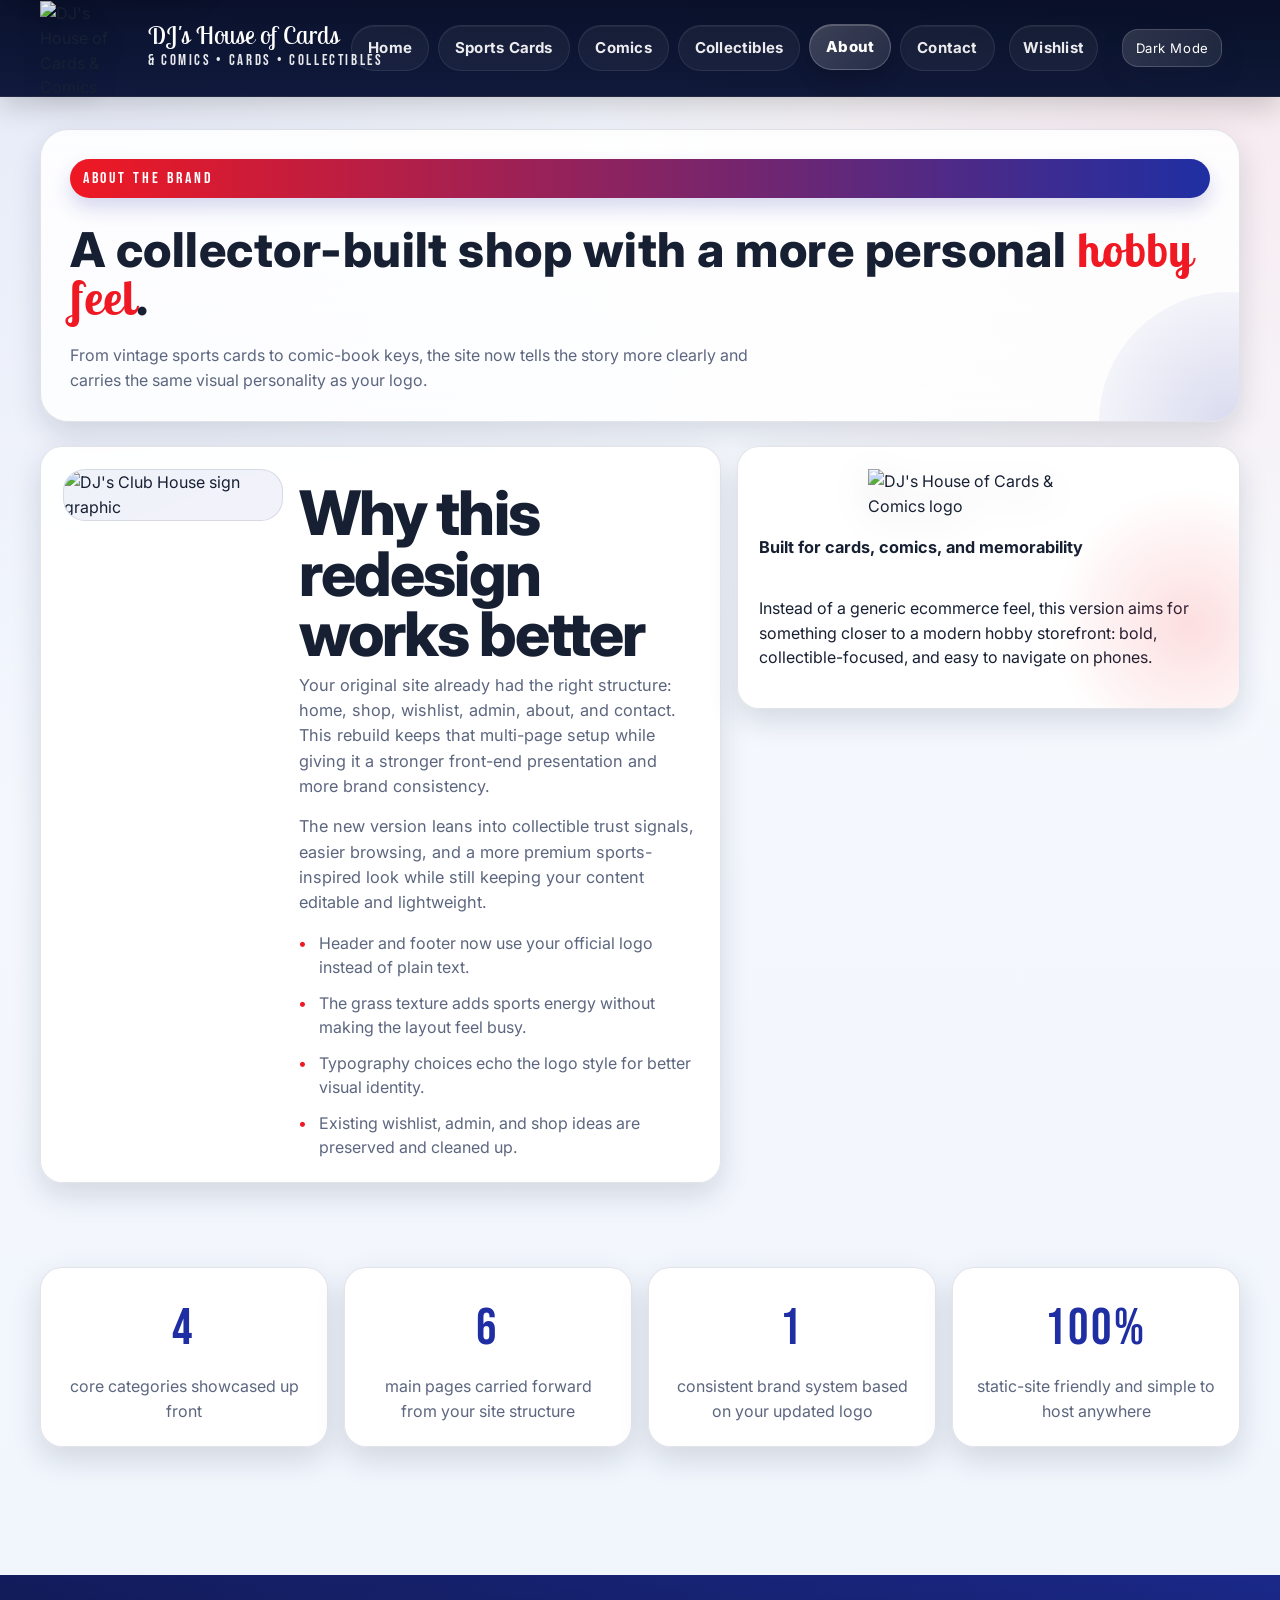
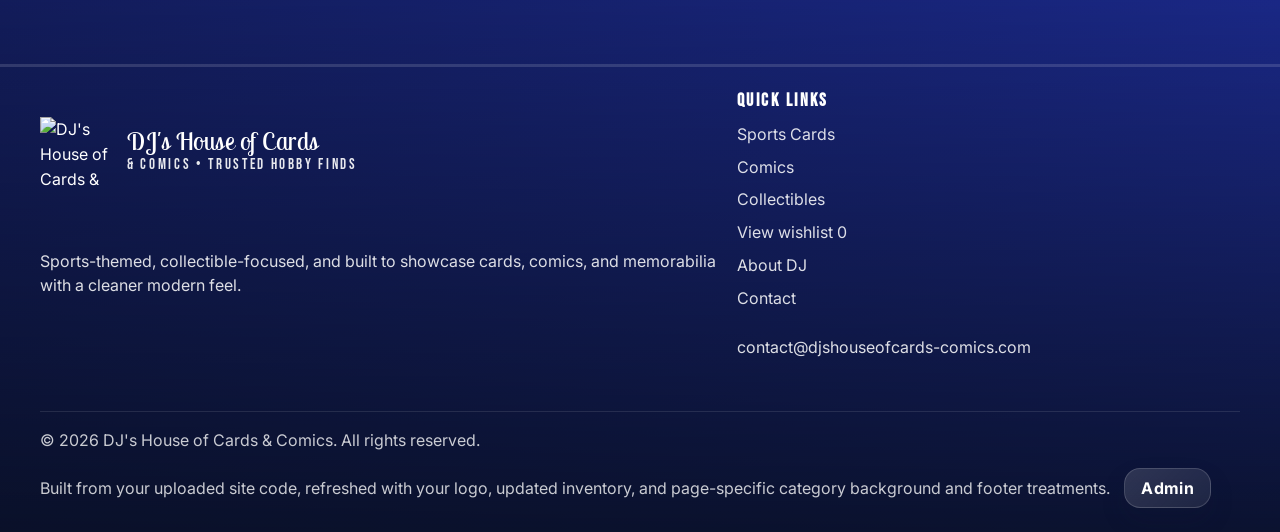
==== about.html @ 956e89a3 "Add files via upload" ====
<!DOCTYPE html>

<html lang="en">
<head>
<meta charset="utf-8"/>
<meta content="width=device-width, initial-scale=1.0" name="viewport"/>
<title>About | DJ's House of Cards &amp; Comics</title>
<meta content="Learn the story behind DJ's House of Cards &amp; Comics and the collector-first focus behind the brand." name="description"/>
<link href="https://fonts.googleapis.com" rel="preconnect"/>
<link crossorigin="" href="https://fonts.gstatic.com" rel="preconnect"/>
<link href="https://fonts.googleapis.com/css2?family=Bebas+Neue&amp;family=Inter:wght@400;500;600;700;800&amp;family=Lobster+Two:wght@400;700&amp;display=swap" rel="stylesheet"/>
<link href="styles.css" rel="stylesheet"/>
</head>
<body data-page="about"><a class="skip-link" href="#mainContent">Skip to main content</a>
<header class="site-header">
<div class="container header-inner">
<a aria-label="DJ's House of Cards &amp; Comics home" class="brand" href="index.html">
<img alt="DJ's House of Cards &amp; Comics logo" class="brand-logo" src="assets/dj-logo.png"/>
<span class="brand-copy">
<span class="brand-script">DJ's House of Cards</span>
<span class="brand-kicker">&amp; Comics • Cards • Collectibles</span>
</span>
</a>
<nav aria-label="Primary navigation" class="site-nav" id="siteNav"><ul><li><a href="index.html">Home</a></li><li><a href="sports-cards.html">Sports Cards</a></li><li><a href="comics.html">Comics</a></li><li><a href="collectibles.html">Collectibles</a></li><li><a class="active" href="about.html">About</a></li><li><a href="contact.html">Contact</a></li><li class="header-wishlist-item"><a class="header-wishlist-link" href="wishlist.html">Wishlist</a></li></ul></nav>
<button aria-controls="siteNav" aria-expanded="false" class="nav-toggle" id="navToggle" type="button">Menu</button>
<button aria-label="Toggle color theme" class="theme-toggle theme-toggle--compact" id="themeToggle" type="button">Dark Mode</button>
</div>
</header>
<main id="mainContent" tabindex="-1">
<section class="page-hero">
<div class="container page-hero-card">
<span class="kicker">About the Brand</span>
<h1 class="page-title">A collector-built shop with a more personal <span class="script-accent">hobby feel</span>.</h1>
<p>From vintage sports cards to comic-book keys, the site now tells the story more clearly and carries the same visual personality as your logo.</p>
</div>
</section>
<section class="section">
<div class="container story-grid">
<article class="story-card">
<div class="story-split">
<div class="story-image">
<img alt="DJ's Club House sign graphic" src="assets/clubhouse-sign.png"/>
</div>
<div class="story-copy">
<h2 class="section-title">Why this redesign works better</h2>
<p>Your original site already had the right structure: home, shop, wishlist, admin, about, and contact. This rebuild keeps that multi-page setup while giving it a stronger front-end presentation and more brand consistency.</p>
<p>The new version leans into collectible trust signals, easier browsing, and a more premium sports-inspired look while still keeping your content editable and lightweight.</p>
<ul class="story-list">
<li>Header and footer now use your official logo instead of plain text.</li>
<li>The grass texture adds sports energy without making the layout feel busy.</li>
<li>Typography choices echo the logo style for better visual identity.</li>
<li>Existing wishlist, admin, and shop ideas are preserved and cleaned up.</li>
</ul>
</div>
</div>
</article>
<aside class="brand-card">
<img alt="DJ's House of Cards &amp; Comics logo" class="brand-photo" src="assets/dj-logo.png"/>
<h3>Built for cards, comics, and memorability</h3>
<p>Instead of a generic ecommerce feel, this version aims for something closer to a modern hobby storefront: bold, collectible-focused, and easy to navigate on phones.</p>
</aside>
</div>
</section>
<section class="section">
<div class="container stats-grid">
<article class="stat-card">
<p class="stat-number">4</p>
<p class="stat-label">core categories showcased up front</p>
</article>
<article class="stat-card">
<p class="stat-number">6</p>
<p class="stat-label">main pages carried forward from your site structure</p>
</article>
<article class="stat-card">
<p class="stat-number">1</p>
<p class="stat-label">consistent brand system based on your updated logo</p>
</article>
<article class="stat-card">
<p class="stat-number">100%</p>
<p class="stat-label">static-site friendly and simple to host anywhere</p>
</article>
</div>
</section>
</main>
<footer class="footer">
<div class="container footer-inner">
<div class="footer-brand">
<div class="footer-logo-line">
<img alt="DJ's House of Cards &amp; Comics logo" class="footer-logo" src="assets/dj-logo.png"/>
<div>
<div class="brand-script">DJ's House of Cards</div>
<div class="brand-kicker">&amp; Comics • Trusted Hobby Finds</div>
</div>
</div>
<p>Sports-themed, collectible-focused, and built to showcase cards, comics, and memorabilia with a cleaner modern feel.</p>
</div>
<div class="footer-links"><strong>Quick Links</strong><a href="sports-cards.html">Sports Cards</a><a href="comics.html">Comics</a><a href="collectibles.html">Collectibles</a><a href="wishlist.html">View wishlist <span data-wishlist-count="0">0</span></a><a href="about.html">About DJ</a><a href="contact.html">Contact</a><p>contact@djshouseofcards-comics.com</p></div>
</div>
<div class="container footer-bottom"><span>© 2026 DJ's House of Cards &amp; Comics. All rights reserved.</span><div class="footer-bottom-meta"><span>Built from your uploaded site code, refreshed with your logo, updated inventory, and page-specific category background and footer treatments.</span><a class="admin-footer-link" href="admin.html">Admin</a></div></div>
</footer>
<button aria-label="Back to top" class="back-to-top" id="backToTop" type="button">↑</button>
<script defer="" src="scripts.js"></script>
</body>
</html>
---- styles.css ----
:root {
  --brand-blue: #1f2fa3;
  --brand-blue-dark: #15206b;
  --brand-red: #ef1823;
  --brand-red-dark: #b40f18;
  --brand-white: #ffffff;
  --brand-gold: #e4b141;
  --brand-green: #1b8d3d;
  --page-bg: #f3f6fb;
  --surface: rgba(255, 255, 255, 0.94);
  --surface-strong: #ffffff;
  --text: #172033;
  --muted: #5c667f;
  --border: rgba(24, 37, 73, 0.12);
  --shadow: 0 12px 30px rgba(16, 27, 57, 0.14);
  --radius: 22px;
  --header-h: 88px;
  --maxw: 1200px;
}

*,
*::before,
*::after {
  box-sizing: border-box;
}

html {
  scroll-behavior: smooth;
}

body {
  margin: 0;
  font-family: "Inter", system-ui, -apple-system, BlinkMacSystemFont, "Segoe UI", sans-serif;
  color: var(--text);
  background:
    radial-gradient(circle at top left, rgba(31, 47, 163, 0.08), transparent 34%),
    radial-gradient(circle at top right, rgba(239, 24, 35, 0.08), transparent 28%),
    linear-gradient(180deg, #f8fbff 0%, #eef3fb 100%);
  min-height: 100vh;
}

body.menu-open {
  overflow: hidden;
}

body.dark-mode {
  --page-bg: #0e1426;
  --surface: rgba(20, 28, 52, 0.94);
  --surface-strong: #11192d;
  --text: #f3f7ff;
  --muted: #afbdd9;
  --border: rgba(255, 255, 255, 0.12);
  --shadow: 0 14px 34px rgba(0, 0, 0, 0.32);
  background:
    radial-gradient(circle at top left, rgba(31, 47, 163, 0.22), transparent 34%),
    radial-gradient(circle at top right, rgba(239, 24, 35, 0.16), transparent 28%),
    linear-gradient(180deg, #0b1020 0%, #111a30 100%);
}

img {
  max-width: 100%;
  display: block;
}

a {
  color: inherit;
  text-decoration: none;
}

button,
input,
select,
textarea {
  font: inherit;
}

input,
select,
textarea {
  background: #fff;
  color: #101829;
}

body.dark-mode input,
body.dark-mode select,
body.dark-mode textarea {
  background: rgba(255,255,255,0.06);
  color: var(--text);
  border-color: rgba(255,255,255,0.14);
}

.container {
  width: min(var(--maxw), calc(100% - 2rem));
  margin: 0 auto;
}

.section {
  padding: 1.25rem 0 4rem;
}

.section-top {
  margin-top: 1rem;
}

.glass-card,
.panel,
.product-card,
.category-card,
.story-card,
.contact-card,
.stat-card,
.feature-card,
.admin-form,
.modal-content,
.empty-state,
.brand-card,
.trust-band {
  background: var(--surface);
  border: 1px solid var(--border);
  box-shadow: var(--shadow);
  backdrop-filter: blur(10px);
}

.site-header {
  position: sticky;
  top: 0;
  z-index: 1000;
  background:
    linear-gradient(180deg, rgba(8, 14, 32, 0.9), rgba(14, 23, 47, 0.88)),
    linear-gradient(90deg, var(--brand-blue), var(--brand-blue-dark));
  border-bottom: 1px solid rgba(255,255,255,0.1);
  box-shadow: 0 10px 28px rgba(0, 0, 0, 0.18);
}

.header-inner {
  min-height: var(--header-h);
  display: grid;
  grid-template-columns: auto 1fr auto auto;
  align-items: center;
  gap: 1rem;
}

.brand {
  display: inline-flex;
  align-items: center;
  gap: 0.85rem;
  min-width: 0;
}

.brand-logo {
  width: 84px;
  height: 84px;
  object-fit: contain;
  filter: drop-shadow(0 8px 10px rgba(0,0,0,0.25));
}

.brand-copy {
  display: flex;
  flex-direction: column;
  gap: 0.15rem;
  color: #fff;
}

.brand-script {
  font-family: "Lobster Two", cursive;
  font-size: 1.55rem;
  line-height: 1;
  letter-spacing: 0.02em;
}

.brand-kicker {
  font-family: "Bebas Neue", sans-serif;
  font-size: 0.92rem;
  letter-spacing: 0.18em;
  opacity: 0.9;
  text-transform: uppercase;
}

.nav-toggle,
.theme-toggle,
.button,
.button-secondary,
.product-card button,
.admin-form button,
.contact-form button,
.modal-cta {
  border: 0;
  border-radius: 999px;
  cursor: pointer;
  transition: transform 0.2s ease, opacity 0.2s ease, background 0.2s ease, color 0.2s ease, box-shadow 0.2s ease;
}

.theme-toggle,
.nav-toggle {
  height: 46px;
  min-width: 46px;
  padding: 0 1rem;
  color: #fff;
  background: rgba(255,255,255,0.08);
  border: 1px solid rgba(255,255,255,0.16);
}

.nav-toggle {
  display: none;
  font-size: 1.05rem;
}

.theme-toggle:hover,
.nav-toggle:hover,
.button:hover,
.button-secondary:hover,
.product-card button:hover,
.admin-form button:hover,
.contact-form button:hover,
.modal-cta:hover {
  transform: translateY(-1px);
}

.site-nav ul {
  display: flex;
  justify-content: center;
  flex-wrap: wrap;
  gap: 0.4rem;
  list-style: none;
  margin: 0;
  padding: 0;
}

.site-nav a {
  display: inline-flex;
  align-items: center;
  min-height: 42px;
  padding: 0 0.95rem;
  color: #fff;
  border-radius: 999px;
  font-weight: 700;
  letter-spacing: 0.01em;
  opacity: 0.92;
}

.site-nav a:hover,
.site-nav a.active {
  background: rgba(255,255,255,0.12);
  opacity: 1;
}

.hero {
  position: relative;
  padding: 3.75rem 0 2.75rem;
  overflow: hidden;
}

.hero::before {
  content: "";
  position: absolute;
  inset: 1.25rem 0 auto;
  height: min(72vh, 660px);
  background:
    linear-gradient(180deg, rgba(8, 14, 32, 0.25), rgba(8, 14, 32, 0.65)),
    url("assets/grass.jpg") center/cover no-repeat;
  border-radius: 0 0 34px 34px;
  box-shadow: inset 0 -30px 40px rgba(0,0,0,0.18);
}

.hero::after {
  content: "";
  position: absolute;
  inset: auto 0 0;
  height: 110px;
  background: linear-gradient(180deg, rgba(243,246,251,0), var(--page-bg));
}

.hero-grid {
  position: relative;
  z-index: 1;
  display: grid;
  grid-template-columns: minmax(0, 1.12fr) minmax(320px, 0.88fr);
  gap: 1.5rem;
  align-items: stretch;
}

.hero-copy,
.hero-brand {
  border-radius: 30px;
  padding: 2rem;
}

.hero-copy {
  margin-top: 2.1rem;
}

.kicker {
  display: inline-block;
  font-family: "Bebas Neue", sans-serif;
  font-size: 1.02rem;
  letter-spacing: 0.18em;
  text-transform: uppercase;
  padding: 0.45rem 0.8rem;
  border-radius: 999px;
  color: #fff;
  background: linear-gradient(90deg, var(--brand-red), var(--brand-blue));
  box-shadow: 0 10px 20px rgba(31, 47, 163, 0.18);
}

.hero-title,
.section-title,
.page-title {
  margin: 0.9rem 0 0.55rem;
  font-size: clamp(2.4rem, 4.8vw, 4.35rem);
  line-height: 0.98;
  letter-spacing: -0.03em;
  font-weight: 800;
}

.page-title {
  font-size: clamp(2rem, 4vw, 3.2rem);
}

.script-accent {
  font-family: "Lobster Two", cursive;
  color: var(--brand-red);
  text-shadow: 0 1px 0 #fff;
  letter-spacing: 0.02em;
}

.hero-copy p,
.page-intro,
.section-subtitle,
.story-copy p,
.contact-card p,
.feature-card p,
.empty-state p {
  color: var(--muted);
  font-size: 1.02rem;
}

.hero-actions,
.inline-actions {
  display: flex;
  flex-wrap: wrap;
  gap: 0.85rem;
  margin-top: 1.4rem;
}

.button,
.button-secondary,
.product-card button,
.admin-form button,
.contact-form button,
.modal-cta {
  min-height: 48px;
  padding: 0.9rem 1.25rem;
  font-weight: 800;
  box-shadow: 0 10px 18px rgba(31, 47, 163, 0.16);
}

.button,
.product-card button,
.admin-form button,
.contact-form button,
.modal-cta {
  color: #fff;
  background: linear-gradient(135deg, var(--brand-blue), var(--brand-red));
}

.button-secondary {
  color: var(--text);
  background: rgba(255,255,255,0.85);
  border: 1px solid var(--border);
}

body.dark-mode .button-secondary {
  color: var(--text);
  background: rgba(255,255,255,0.08);
}

.hero-brand {
  display: grid;
  align-content: space-between;
  gap: 1rem;
  margin-top: 0.7rem;
}

.hero-logo-wrap {
  display: grid;
  place-items: center;
  min-height: 320px;
  border-radius: 26px;
  background:
    radial-gradient(circle at top, rgba(255,255,255,0.94), rgba(255,255,255,0.78) 58%, rgba(255,255,255,0.66) 100%);
  border: 1px solid rgba(31,47,163,0.08);
}

body.dark-mode .hero-logo-wrap {
  background: radial-gradient(circle at top, rgba(255,255,255,0.1), rgba(255,255,255,0.04));
}

.hero-logo {
  width: min(100%, 420px);
  max-height: 340px;
  object-fit: contain;
  filter: drop-shadow(0 14px 18px rgba(0,0,0,0.2));
}

.hero-notes {
  display: grid;
  grid-template-columns: repeat(2, minmax(0, 1fr));
  gap: 0.75rem;
}

.note-chip {
  padding: 1rem;
  border-radius: 18px;
  background: rgba(31,47,163,0.06);
  border: 1px solid rgba(31,47,163,0.08);
}

body.dark-mode .note-chip {
  background: rgba(255,255,255,0.05);
  border-color: rgba(255,255,255,0.08);
}

.note-chip strong {
  display: block;
  font-size: 1rem;
}

.note-chip span {
  color: var(--muted);
  font-size: 0.92rem;
}

.trust-band {
  position: relative;
  z-index: 2;
  margin-top: 1.2rem;
  border-radius: 24px;
  padding: 1rem 1.15rem;
}

.trust-grid {
  display: grid;
  grid-template-columns: repeat(4, minmax(0, 1fr));
  gap: 0.9rem;
}

.trust-item {
  display: flex;
  gap: 0.85rem;
  align-items: flex-start;
}

.trust-item .icon {
  width: 46px;
  height: 46px;
  border-radius: 14px;
  display: grid;
  place-items: center;
  background: linear-gradient(135deg, rgba(31,47,163,0.12), rgba(239,24,35,0.12));
  color: var(--brand-blue);
  font-weight: 800;
  flex: 0 0 auto;
}

body.dark-mode .trust-item .icon {
  color: #fff;
}

.trust-item h3,
.feature-card h3,
.story-card h3,
.contact-card h3,
.stat-card h3,
.brand-card h3 {
  margin: 0 0 0.25rem;
  font-size: 1.02rem;
}

.trust-item p {
  margin: 0;
  color: var(--muted);
  font-size: 0.92rem;
}

.section-heading {
  display: flex;
  align-items: end;
  justify-content: space-between;
  gap: 1rem;
  margin-bottom: 1.2rem;
}

.section-heading p {
  margin: 0.2rem 0 0;
  color: var(--muted);
  max-width: 720px;
}

.categories-grid,
.features-grid,
.stats-grid,
.story-grid,
.contact-grid {
  display: grid;
  gap: 1rem;
}

.categories-grid {
  grid-template-columns: repeat(4, minmax(0, 1fr));
}

.features-grid {
  grid-template-columns: repeat(3, minmax(0, 1fr));
}

.stats-grid {
  grid-template-columns: repeat(4, minmax(0, 1fr));
}

.story-grid {
  grid-template-columns: 1.15fr 0.85fr;
  align-items: start;
}

.contact-grid {
  grid-template-columns: 0.95fr 1.05fr;
  align-items: start;
}

.category-card,
.feature-card,
.story-card,
.contact-card,
.stat-card,
.brand-card,
.empty-state,
.panel {
  border-radius: var(--radius);
  padding: 1.35rem;
}

.category-card {
  position: relative;
  min-height: 280px;
  display: flex;
  flex-direction: column;
  justify-content: end;
  overflow: hidden;
}

.category-card::before {
  content: "";
  position: absolute;
  inset: 0;
  background:
    linear-gradient(180deg, rgba(11,18,39,0.03), rgba(11,18,39,0.68)),
    var(--category-bg) center/cover no-repeat;
  opacity: 1;
}

.category-card .overlay {
  position: absolute;
  inset: 0;
  background:
    linear-gradient(160deg, rgba(255,255,255,0.0), rgba(255,255,255,0.04)),
    linear-gradient(180deg, transparent 20%, rgba(0,0,0,0.68) 100%);
}

.category-card > * {
  position: relative;
  z-index: 1;
  color: #fff;
}

.category-card h3 {
  margin: 0 0 0.35rem;
  font-size: 1.5rem;
}

.category-card p {
  margin: 0;
  color: rgba(255,255,255,0.86);
}

.category-pill {
  display: inline-flex;
  align-items: center;
  align-self: flex-start;
  min-height: 34px;
  padding: 0 0.8rem;
  margin-bottom: 0.85rem;
  border-radius: 999px;
  background: rgba(255,255,255,0.14);
  border: 1px solid rgba(255,255,255,0.18);
  font-family: "Bebas Neue", sans-serif;
  letter-spacing: 0.14em;
  text-transform: uppercase;
}

.products-grid {
  display: grid;
  grid-template-columns: repeat(4, minmax(0, 1fr));
  gap: 1rem;
}

.product-card {
  position: relative;
  display: flex;
  flex-direction: column;
  overflow: hidden;
  border-radius: 26px;
}

.product-card img {
  width: 100%;
  aspect-ratio: 4 / 3;
  object-fit: cover;
  background: rgba(31,47,163,0.05);
}

.product-content {
  display: grid;
  gap: 0.7rem;
  padding: 1.15rem;
}

.product-topline {
  display: flex;
  align-items: center;
  justify-content: space-between;
  gap: 0.5rem;
}

.product-badge {
  display: inline-flex;
  align-items: center;
  min-height: 30px;
  padding: 0 0.7rem;
  border-radius: 999px;
  background: rgba(31,47,163,0.09);
  color: var(--brand-blue);
  font-weight: 700;
  font-size: 0.78rem;
  letter-spacing: 0.06em;
  text-transform: uppercase;
}

body.dark-mode .product-badge {
  color: #fff;
  background: rgba(255,255,255,0.08);
}

.product-card h4 {
  margin: 0;
  font-size: 1.14rem;
}

.product-meta {
  color: var(--muted);
  font-size: 0.94rem;
}

.product-price {
  font-size: 1.22rem;
  font-weight: 800;
  color: var(--brand-red);
}

.product-actions {
  display: flex;
  gap: 0.65rem;
}

.product-actions button {
  flex: 1 1 auto;
  min-height: 44px;
  padding: 0.82rem 1rem;
}

.button-ghost {
  color: var(--text) !important;
  background: transparent !important;
  border: 1px solid var(--border) !important;
  box-shadow: none !important;
}

.wishlist-button {
  position: absolute;
  top: 0.8rem;
  right: 0.8rem;
  width: 46px;
  height: 46px;
  display: grid;
  place-items: center;
  border-radius: 50%;
  border: 1px solid rgba(255,255,255,0.7);
  background: rgba(255,255,255,0.88);
  color: var(--brand-red);
  font-size: 1.2rem;
  box-shadow: 0 10px 20px rgba(0,0,0,0.14);
  z-index: 2;
}

.wishlist-button.filled {
  background: var(--brand-red);
  color: #fff;
  border-color: transparent;
}

.filter-panel {
  border-radius: 26px;
  padding: 1rem;
  margin: 1rem 0 1.3rem;
}

.filter-grid {
  display: grid;
  grid-template-columns: 1.6fr repeat(2, 1fr) repeat(2, 0.8fr) 1fr;
  gap: 0.75rem;
}

.field-group {
  display: grid;
  gap: 0.45rem;
}

.field-group label {
  font-size: 0.84rem;
  color: var(--muted);
  font-weight: 700;
}

.field-group input,
.field-group select,
.contact-form input,
.contact-form textarea,
.admin-form input,
.admin-form select,
.admin-form textarea {
  min-height: 48px;
  border-radius: 14px;
  border: 1px solid var(--border);
  padding: 0.85rem 0.95rem;
  width: 100%;
}

.contact-form textarea,
.admin-form textarea {
  min-height: 140px;
  resize: vertical;
}

.range-grid {
  display: grid;
  grid-template-columns: repeat(2, 1fr);
  gap: 0.75rem;
}

.empty-state {
  text-align: center;
  padding: 2rem 1.25rem;
}

.empty-state h3 {
  margin: 0 0 0.45rem;
  font-size: 1.3rem;
}

.story-card,
.brand-card,
.contact-card {
  display: grid;
  gap: 1rem;
}

.story-split {
  display: grid;
  grid-template-columns: 220px 1fr;
  gap: 1rem;
  align-items: start;
}

.story-image {
  border-radius: 22px;
  overflow: hidden;
  background: rgba(31,47,163,0.06);
  border: 1px solid var(--border);
}

.story-image img {
  width: 100%;
  height: 100%;
  object-fit: cover;
}

.story-copy p {
  margin: 0 0 0.95rem;
}

.story-list {
  display: grid;
  gap: 0.65rem;
  padding: 0;
  margin: 0;
  list-style: none;
}

.story-list li {
  position: relative;
  padding-left: 1.3rem;
  color: var(--muted);
}

.story-list li::before {
  content: "•";
  position: absolute;
  left: 0;
  color: var(--brand-red);
  font-weight: 800;
}

.stats-grid .stat-card {
  text-align: center;
}

.stat-number {
  margin: 0;
  font-family: "Bebas Neue", sans-serif;
  font-size: clamp(2rem, 4vw, 3.25rem);
  letter-spacing: 0.06em;
  color: var(--brand-blue);
}

body.dark-mode .stat-number {
  color: #fff;
}

.stat-label {
  margin: 0.35rem 0 0;
  color: var(--muted);
}

.brand-card {
  position: relative;
  overflow: hidden;
}

.brand-card::before {
  content: "";
  position: absolute;
  inset: auto -18% -22% auto;
  width: 280px;
  height: 280px;
  background: radial-gradient(circle, rgba(239,24,35,0.14), transparent 70%);
}

.brand-card .brand-photo {
  max-width: 240px;
  margin-inline: auto;
  filter: drop-shadow(0 12px 18px rgba(0,0,0,0.16));
}

.contact-stack {
  display: grid;
  gap: 1rem;
}

.contact-card small {
  color: var(--muted);
  text-transform: uppercase;
  letter-spacing: 0.08em;
  font-weight: 700;
}

.contact-form {
  display: grid;
  gap: 0.95rem;
}

.contact-form-actions {
  display: flex;
  gap: 0.85rem;
  flex-wrap: wrap;
}

.admin-layout {
  display: grid;
  grid-template-columns: 0.95fr 1.05fr;
  gap: 1rem;
  align-items: start;
}

.admin-form,
.panel {
  border-radius: 26px;
  padding: 1.35rem;
}

.admin-form-grid {
  display: grid;
  grid-template-columns: repeat(2, 1fr);
  gap: 0.9rem;
}

.admin-form-grid .full {
  grid-column: 1 / -1;
}

.custom-items {
  display: grid;
  gap: 1rem;
}

.custom-item-card {
  display: grid;
  grid-template-columns: 96px 1fr auto;
  gap: 1rem;
  align-items: center;
  padding: 0.95rem;
  border-radius: 18px;
  border: 1px solid var(--border);
  background: rgba(31,47,163,0.03);
}

body.dark-mode .custom-item-card {
  background: rgba(255,255,255,0.04);
}

.custom-item-card img {
  width: 96px;
  aspect-ratio: 1;
  object-fit: cover;
  border-radius: 14px;
  border: 1px solid var(--border);
}

.custom-item-card h4 {
  margin: 0 0 0.3rem;
}

.custom-item-card p {
  margin: 0.12rem 0;
  color: var(--muted);
}

.delete-button {
  min-height: 44px;
  padding: 0.8rem 1rem;
  border-radius: 999px;
  border: 1px solid rgba(239,24,35,0.2);
  color: #fff;
  background: linear-gradient(135deg, var(--brand-red), var(--brand-red-dark));
  cursor: pointer;
}

.modal {
  position: fixed;
  inset: 0;
  background: rgba(7, 11, 24, 0.62);
  display: none;
  align-items: center;
  justify-content: center;
  padding: 1rem;
  z-index: 1200;
}

.modal.active {
  display: flex;
}

.modal-content {
  position: relative;
  width: min(760px, 100%);
  border-radius: 28px;
  overflow: hidden;
  padding: 0;
}

.modal-layout {
  display: grid;
  grid-template-columns: 1fr 1fr;
}

.modal-media {
  min-height: 100%;
  background: rgba(31,47,163,0.05);
}

.modal-media img {
  width: 100%;
  height: 100%;
  object-fit: cover;
}

.modal-copy {
  padding: 1.4rem;
  display: grid;
  align-content: start;
  gap: 0.85rem;
}

.modal-copy h3 {
  margin: 0;
  font-size: 1.6rem;
}

.modal-copy p {
  margin: 0;
  color: var(--muted);
}

.modal-close {
  position: absolute;
  top: 0.8rem;
  right: 0.8rem;
  width: 44px;
  height: 44px;
  border-radius: 50%;
  border: 0;
  background: rgba(255,255,255,0.92);
  color: #0b1020;
  cursor: pointer;
  z-index: 2;
}

.footer {
  position: relative;
  margin-top: 4rem;
  color: #fff;
  background:
    linear-gradient(180deg, rgba(8, 14, 32, 0.2), rgba(8, 14, 32, 0.88)),
    linear-gradient(90deg, var(--brand-blue-dark), var(--brand-blue));
}

.footer::before {
  content: "";
  position: absolute;
  inset: 0 auto auto 0;
  width: 100%;
  height: 68px;
  background: url("assets/baseball-footer.jpg") center/cover no-repeat;
  border-bottom: 4px solid rgba(255,255,255,0.08);
  opacity: 0.95;
}

.footer-inner {
  position: relative;
  display: grid;
  grid-template-columns: 1.15fr 0.85fr;
  gap: 1rem;
  padding: 6.2rem 0 2.2rem;
}

.footer-brand {
  display: grid;
  gap: 0.8rem;
}

.footer-brand p,
.footer-links a,
.footer-links p {
  color: rgba(255,255,255,0.86);
}

.footer-logo-line {
  display: flex;
  align-items: center;
  gap: 0.95rem;
}

.footer-logo {
  width: 72px;
  height: 72px;
  object-fit: contain;
}

.footer-links {
  display: grid;
  gap: 0.5rem;
  align-content: start;
  justify-items: start;
}

.footer-links strong {
  font-family: "Bebas Neue", sans-serif;
  font-size: 1.1rem;
  letter-spacing: 0.14em;
  text-transform: uppercase;
}

.footer-bottom {
  position: relative;
  border-top: 1px solid rgba(255,255,255,0.1);
  padding: 1rem 0 1.5rem;
  color: rgba(255,255,255,0.78);
  display: flex;
  justify-content: space-between;
  gap: 1rem;
  flex-wrap: wrap;
}

.back-to-top {
  position: fixed;
  right: 1rem;
  bottom: 1rem;
  width: 48px;
  height: 48px;
  border-radius: 50%;
  border: 0;
  display: none;
  place-items: center;
  color: #fff;
  background: linear-gradient(135deg, var(--brand-blue), var(--brand-red));
  box-shadow: 0 12px 24px rgba(31,47,163,0.2);
  cursor: pointer;
  z-index: 1500;
}

.back-to-top.visible {
  display: grid;
}

.page-hero {
  padding: 2rem 0 0.25rem;
}

.page-hero-card {
  display: grid;
  gap: 0.85rem;
  padding: 1.65rem;
  border-radius: 28px;
  background:
    linear-gradient(180deg, rgba(255,255,255,0.9), rgba(255,255,255,0.82)),
    url("assets/grass.jpg") center/cover no-repeat;
  background-blend-mode: screen;
  border: 1px solid var(--border);
  box-shadow: var(--shadow);
}

body.dark-mode .page-hero-card {
  background:
    linear-gradient(180deg, rgba(17,25,45,0.92), rgba(17,25,45,0.92)),
    url("assets/grass.jpg") center/cover no-repeat;
}

.page-hero-card p {
  margin: 0;
  max-width: 720px;
  color: var(--muted);
}

.utility-row {
  display: flex;
  gap: 0.8rem;
  flex-wrap: wrap;
  align-items: center;
}

.utility-chip {
  min-height: 36px;
  padding: 0 0.85rem;
  display: inline-flex;
  align-items: center;
  border-radius: 999px;
  background: rgba(31,47,163,0.08);
  color: var(--brand-blue);
  font-weight: 700;
}

body.dark-mode .utility-chip {
  background: rgba(255,255,255,0.08);
  color: #fff;
}

.sr-only {
  position: absolute;
  width: 1px;
  height: 1px;
  clip: rect(0 0 0 0);
  clip-path: inset(50%);
  overflow: hidden;
  white-space: nowrap;
}

@media (max-width: 1080px) {
  .hero-grid,
  .story-grid,
  .contact-grid,
  .admin-layout,
  .footer-inner {
    grid-template-columns: 1fr;
  }

  .categories-grid,
  .products-grid {
    grid-template-columns: repeat(2, minmax(0, 1fr));
  }

  .features-grid,
  .stats-grid,
  .trust-grid {
    grid-template-columns: repeat(2, minmax(0, 1fr));
  }

  .filter-grid {
    grid-template-columns: repeat(3, minmax(0, 1fr));
  }
}

@media (max-width: 820px) {
  :root {
    --header-h: 80px;
  }

  .header-inner {
    grid-template-columns: auto 1fr auto;
  }

  .nav-toggle {
    display: inline-flex;
    align-items: center;
    justify-content: center;
  }

  .site-nav {
    position: fixed;
    inset: var(--header-h) 0 auto 0;
    background: rgba(9, 14, 30, 0.98);
    border-bottom: 1px solid rgba(255,255,255,0.08);
    transform: translateY(-110%);
    transition: transform 0.25s ease;
    box-shadow: 0 14px 28px rgba(0,0,0,0.22);
  }

  .site-nav.open {
    transform: translateY(0);
  }

  .site-nav ul {
    padding: 1rem;
    flex-direction: column;
    align-items: stretch;
  }

  .site-nav a {
    min-height: 48px;
    justify-content: center;
  }

  .hero::before {
    border-radius: 0 0 24px 24px;
    height: 62vh;
  }

  .hero-copy,
  .hero-brand {
    padding: 1.35rem;
  }

  .brand-logo {
    width: 66px;
    height: 66px;
  }

  .brand-script {
    font-size: 1.28rem;
  }

  .hero-notes,
  .admin-form-grid,
  .filter-grid,
  .range-grid,
  .modal-layout,
  .story-split {
    grid-template-columns: 1fr;
  }

  .section-heading {
    align-items: start;
    flex-direction: column;
  }
}

@media (max-width: 640px) {
  .container {
    width: min(100% - 1rem, var(--maxw));
  }

  .hero {
    padding-top: 2.6rem;
  }

  .hero::before {
    inset: 0.8rem 0 auto;
    height: 70vh;
  }

  .hero-title,
  .section-title,
  .page-title {
    line-height: 1.02;
  }

  .categories-grid,
  .products-grid,
  .features-grid,
  .stats-grid,
  .trust-grid {
    grid-template-columns: 1fr;
  }

  .product-actions,
  .contact-form-actions,
  .hero-actions {
    flex-direction: column;
  }

  .custom-item-card {
    grid-template-columns: 1fr;
  }

  .footer-bottom {
    flex-direction: column;
  }

  .theme-toggle {
    min-width: 0;
    padding: 0 0.85rem;
  }
}


.footer-bottom-meta {
  display: inline-flex;
  align-items: center;
  gap: 0.9rem;
  flex-wrap: wrap;
}

.admin-footer-link {
  display: inline-flex;
  align-items: center;
  justify-content: center;
  min-height: 40px;
  padding: 0 1rem;
  border-radius: 999px;
  border: 1px solid rgba(255,255,255,0.18);
  background: rgba(255,255,255,0.08);
  color: #fff;
  font-weight: 700;
  letter-spacing: 0.02em;
}

.admin-footer-link:hover,
.admin-footer-link.active {
  background: rgba(255,255,255,0.15);
}

.catalog-hero--sports-cards .page-hero-card,
.catalog-hero--comics .page-hero-card,
.catalog-hero--collectibles .page-hero-card,
.shop-hub-hero .page-hero-card {
  position: relative;
  overflow: hidden;
}

.catalog-hero--sports-cards .page-hero-card::before,
.catalog-hero--comics .page-hero-card::before,
.catalog-hero--collectibles .page-hero-card::before,
.shop-hub-hero .page-hero-card::before {
  content: "";
  position: absolute;
  inset: 0;
  opacity: 0.18;
  pointer-events: none;
  background-position: center;
  background-repeat: no-repeat;
  background-size: cover;
}

.catalog-hero--sports-cards .page-hero-card::before {
  background-image: url("assets/placeholder-baseball.svg");
}

.catalog-hero--comics .page-hero-card::before {
  background-image: url("assets/placeholder-comics.svg");
}

.catalog-hero--collectibles .page-hero-card::before,
.shop-hub-hero .page-hero-card::before {
  background-image: url("assets/clubhouse-sign.png");
  background-size: contain;
}

.catalog-hero .page-hero-card > *,
.shop-hub-hero .page-hero-card > * {
  position: relative;
  z-index: 1;
}

.departments-grid {
  grid-template-columns: repeat(3, minmax(0, 1fr));
}


/* --- usability enhancements applied --- */

body {
  line-height: 1.6;
}

main:focus {
  outline: none;
}

.skip-link {
  position: fixed;
  top: 0.75rem;
  left: 1rem;
  padding: 0.85rem 1rem;
  border-radius: 999px;
  background: #ffffff;
  color: #0b1020;
  font-weight: 800;
  box-shadow: 0 10px 24px rgba(0, 0, 0, 0.2);
  transform: translateY(-140%);
  transition: transform 0.2s ease;
  z-index: 2500;
}

.skip-link:focus,
.skip-link:focus-visible {
  transform: translateY(0);
}

:focus-visible {
  outline: 3px solid var(--brand-gold);
  outline-offset: 3px;
}

.site-nav a:focus-visible,
.theme-toggle:focus-visible,
.nav-toggle:focus-visible,
.button:focus-visible,
.button-secondary:focus-visible,
.product-card button:focus-visible,
.admin-form button:focus-visible,
.contact-form button:focus-visible,
.modal-cta:focus-visible,
.admin-footer-link:focus-visible,
.back-to-top:focus-visible,
.wishlist-button:focus-visible,
.modal-close:focus-visible,
input:focus-visible,
select:focus-visible,
textarea:focus-visible {
  box-shadow: 0 0 0 4px rgba(228, 177, 65, 0.28);
}

.filter-panel-header {
  display: flex;
  flex-direction: column;
  gap: 0.3rem;
  margin-bottom: 1rem;
}

.filter-panel-header h2 {
  margin: 0;
  font-size: 1.25rem;
  line-height: 1.1;
}

.filter-panel-header p,
.helper-text {
  margin: 0;
  color: var(--muted);
  font-size: 0.94rem;
}

.helper-text {
  margin-top: 0.1rem;
}

.results-toolbar {
  display: flex;
  justify-content: space-between;
  align-items: flex-start;
  gap: 1rem;
  flex-wrap: wrap;
  margin: 0 0 1.25rem;
}

.results-meta {
  display: grid;
  gap: 0.6rem;
}

.results-summary {
  margin: 0;
  color: var(--muted);
  font-weight: 700;
}

.active-filters {
  display: flex;
  flex-wrap: wrap;
  gap: 0.5rem;
}

.filter-chip {
  display: inline-flex;
  align-items: center;
  gap: 0.35rem;
  min-height: 36px;
  padding: 0.4rem 0.75rem;
  border-radius: 999px;
  background: rgba(31, 47, 163, 0.08);
  border: 1px solid rgba(31, 47, 163, 0.1);
  color: var(--brand-blue);
  font-weight: 700;
  font-size: 0.88rem;
}

body.dark-mode .filter-chip {
  background: rgba(255,255,255,0.08);
  border-color: rgba(255,255,255,0.1);
  color: #fff;
}

.status-message {
  margin-top: 1rem;
  padding: 0.9rem 1rem;
  border-radius: 18px;
  border: 1px solid var(--border);
  background: rgba(31, 47, 163, 0.05);
  color: var(--text);
}

.status-message[data-state="success"] {
  background: rgba(27, 141, 61, 0.1);
  border-color: rgba(27, 141, 61, 0.24);
}

.status-message[data-state="error"] {
  background: rgba(239, 24, 35, 0.08);
  border-color: rgba(239, 24, 35, 0.24);
}

.status-message[data-state="info"] {
  background: rgba(31, 47, 163, 0.08);
}

body.dark-mode .status-message {
  background: rgba(255,255,255,0.05);
}

.field-group input::placeholder,
.field-group textarea::placeholder,
.contact-form input::placeholder,
.contact-form textarea::placeholder,
.admin-form input::placeholder,
.admin-form textarea::placeholder {
  color: color-mix(in srgb, var(--muted) 80%, transparent);
}

.modal[aria-hidden="false"] {
  display: flex;
}

@media (prefers-reduced-motion: reduce) {
  html {
    scroll-behavior: auto;
  }

  *,
  *::before,
  *::after {
    animation-duration: 0.01ms !important;
    animation-iteration-count: 1 !important;
    transition-duration: 0.01ms !important;
    scroll-behavior: auto !important;
  }
}

@media (max-width: 640px) {
  .results-toolbar {
    margin-bottom: 1rem;
  }

  .skip-link {
    left: 0.5rem;
    right: 0.5rem;
    width: auto;
    text-align: center;
  }
}


.modal-media {
  display: grid;
  gap: 0.85rem;
  align-content: start;
  padding: 1rem;
}

.modal-media img {
  border-radius: 18px;
  object-fit: contain;
  background: rgba(255,255,255,0.72);
}

.modal-thumbs {
  display: grid;
  grid-template-columns: repeat(auto-fit, minmax(68px, 1fr));
  gap: 0.65rem;
}

.modal-thumb {
  border: 2px solid transparent;
  background: rgba(255,255,255,0.88);
  border-radius: 16px;
  padding: 0.2rem;
  cursor: pointer;
}

.modal-thumb.active {
  border-color: var(--brand-red);
  box-shadow: 0 0 0 3px rgba(239, 24, 35, 0.18);
}

.modal-thumb img {
  width: 100%;
  height: 72px;
  object-fit: cover;
  border-radius: 12px;
}

.department-split-grid {
  display: grid;
  grid-template-columns: repeat(3, minmax(0, 1fr));
  gap: 1.2rem;
}

.department-split-grid .category-card {
  min-height: 320px;
}

.department-split-grid .category-card h3 {
  font-size: clamp(1.8rem, 2.8vw, 2.4rem);
}

.department-split-note {
  margin-top: 1rem;
  color: var(--muted);
}

@media (max-width: 900px) {
  .department-split-grid {
    grid-template-columns: 1fr;
  }
}


/* --- 2026 polish pass --- */
.footer::before {
  height: 84px;
  background: url("assets/baseball-footer.jpg") center/cover no-repeat;
  border-bottom: 3px solid rgba(255,255,255,0.14);
  opacity: 0.98;
}

.footer-inner {
  padding-top: 7rem;
}

.button,
.button-secondary,
.button-ghost,
.product-card button,
.admin-form button,
.contact-form button,
.modal-cta,
.theme-toggle,
.nav-toggle,
.admin-footer-link {
  position: relative;
  overflow: hidden;
  letter-spacing: 0.02em;
  border-radius: 16px;
  box-shadow: 0 12px 24px rgba(16, 27, 57, 0.16);
}

.button::before,
.button-secondary::before,
.button-ghost::before,
.product-card button::before,
.admin-form button::before,
.contact-form button::before,
.modal-cta::before,
.theme-toggle::before,
.nav-toggle::before,
.admin-footer-link::before {
  content: "";
  position: absolute;
  inset: 0;
  background: linear-gradient(135deg, rgba(255,255,255,0.18), rgba(255,255,255,0));
  opacity: 0;
  transition: opacity 0.25s ease;
  pointer-events: none;
}

.button:hover::before,
.button-secondary:hover::before,
.button-ghost:hover::before,
.product-card button:hover::before,
.admin-form button:hover::before,
.contact-form button:hover::before,
.modal-cta:hover::before,
.theme-toggle:hover::before,
.nav-toggle:hover::before,
.admin-footer-link:hover::before {
  opacity: 1;
}

.button,
.product-card .buy-button,
.admin-form button,
.contact-form button,
.modal-cta {
  background: linear-gradient(135deg, #1234c8 0%, #1f5fff 45%, #ef1823 100%);
  color: #fff;
  border: 1px solid rgba(255,255,255,0.16);
}

.button-secondary {
  background: linear-gradient(135deg, rgba(255,255,255,0.98), rgba(238,244,255,0.94));
  color: var(--text);
  border: 1px solid rgba(31,47,163,0.14);
}

body.dark-mode .button-secondary {
  background: linear-gradient(135deg, rgba(255,255,255,0.12), rgba(255,255,255,0.05));
  border-color: rgba(255,255,255,0.14);
}

.button-ghost,
.product-card .details-button {
  background: linear-gradient(135deg, rgba(255,255,255,0.95), rgba(245,247,252,0.9)) !important;
  color: var(--text) !important;
  border: 1px solid rgba(31,47,163,0.14) !important;
  box-shadow: 0 10px 20px rgba(16,27,57,0.08) !important;
}

body.dark-mode .button-ghost,
body.dark-mode .product-card .details-button {
  background: linear-gradient(135deg, rgba(255,255,255,0.08), rgba(255,255,255,0.03)) !important;
  border-color: rgba(255,255,255,0.14) !important;
}

.theme-toggle,
.nav-toggle,
.admin-footer-link {
  background: linear-gradient(135deg, rgba(255,255,255,0.14), rgba(255,255,255,0.08));
  border: 1px solid rgba(255,255,255,0.16);
  color: #fff;
}

.site-nav a {
  border: 1px solid transparent;
  box-shadow: inset 0 0 0 1px transparent;
  transition: transform 0.2s ease, background 0.2s ease, opacity 0.2s ease, box-shadow 0.2s ease, border-color 0.2s ease;
}

.site-nav a:hover,
.site-nav a.active {
  background: linear-gradient(135deg, rgba(255,255,255,0.18), rgba(255,255,255,0.08));
  border-color: rgba(255,255,255,0.16);
  box-shadow: 0 10px 22px rgba(0,0,0,0.14);
  transform: translateY(-1px);
}

.button:hover,
.button-secondary:hover,
.button-ghost:hover,
.product-card button:hover,
.admin-form button:hover,
.contact-form button:hover,
.modal-cta:hover,
.theme-toggle:hover,
.nav-toggle:hover,
.admin-footer-link:hover {
  transform: translateY(-2px);
  box-shadow: 0 16px 28px rgba(16, 27, 57, 0.2);
}

.product-actions {
  gap: 0.75rem;
}

.product-actions button {
  min-height: 46px;
  border-radius: 14px;
}

.wishlist-button {
  border-color: rgba(255,255,255,0.78);
  background: linear-gradient(135deg, rgba(255,255,255,0.98), rgba(244,247,255,0.88));
  box-shadow: 0 14px 24px rgba(0,0,0,0.16);
}

.wishlist-button.filled {
  background: linear-gradient(135deg, var(--brand-red), #ff5d68);
}

/* --- header, search, and admin uploader refinements --- */
.header-inner {
  grid-template-columns: auto minmax(0, 1fr) auto auto;
  gap: clamp(0.65rem, 1.2vw, 1rem);
}

.site-nav {
  min-width: 0;
}

.site-nav ul {
  justify-content: flex-end;
  gap: 0.5rem 0.45rem;
}

.site-nav a {
  min-height: 44px;
  padding: 0 0.85rem;
  font-size: 0.92rem;
  line-height: 1;
  letter-spacing: 0.015em;
  white-space: nowrap;
}

@media (max-width: 1180px) {
  .brand-kicker {
    font-size: 0.8rem;
    letter-spacing: 0.12em;
  }

  .site-nav a {
    padding: 0 0.72rem;
    font-size: 0.88rem;
  }
}

@media (max-width: 980px) {
  .brand-copy {
    gap: 0.05rem;
  }

  .brand-script {
    font-size: 1.42rem;
  }

  .site-nav a {
    padding: 0 0.66rem;
    font-size: 0.84rem;
  }
}

.filter-panel {
  padding: 1.2rem 1.2rem 1.25rem;
}

.filter-grid {
  grid-template-columns: repeat(6, minmax(0, 1fr));
  gap: 0.85rem;
  align-items: end;
}

.filter-grid > .field-group:first-child {
  grid-column: span 2;
}

.field-group {
  gap: 0.5rem;
}

.field-group label {
  text-transform: uppercase;
  letter-spacing: 0.06em;
  font-size: 0.78rem;
}

.field-group input,
.field-group select,
.contact-form input,
.contact-form textarea,
.admin-form input,
.admin-form select,
.admin-form textarea {
  min-height: 54px;
  border-radius: 16px;
  padding: 0.95rem 1rem;
  background: rgba(255, 255, 255, 0.96);
  box-shadow: inset 0 1px 0 rgba(255, 255, 255, 0.65);
}

body.dark-mode .field-group input,
body.dark-mode .field-group select,
body.dark-mode .contact-form input,
body.dark-mode .contact-form textarea,
body.dark-mode .admin-form input,
body.dark-mode .admin-form select,
body.dark-mode .admin-form textarea {
  background: rgba(255, 255, 255, 0.07);
  box-shadow: inset 0 1px 0 rgba(255, 255, 255, 0.05);
}

#searchInput {
  font-size: 1rem;
  font-weight: 600;
}

.range-grid {
  margin-top: 0.85rem !important;
}

.inline-actions.compact {
  margin-top: 0.75rem;
  gap: 0.65rem;
}

.image-dropzone {
  display: grid;
  grid-template-columns: 1fr auto;
  align-items: center;
  gap: 1rem;
  margin-top: 0.35rem;
  padding: 1rem 1.05rem;
  border: 2px dashed rgba(31, 47, 163, 0.22);
  border-radius: 22px;
  background: linear-gradient(135deg, rgba(31, 47, 163, 0.04), rgba(239, 24, 35, 0.04));
  cursor: pointer;
  transition: border-color 0.2s ease, background 0.2s ease, transform 0.2s ease, box-shadow 0.2s ease;
}

.image-dropzone:hover,
.image-dropzone.is-dragover,
.mini-dropzone:hover,
.mini-dropzone.is-dragover {
  border-color: rgba(31, 47, 163, 0.45);
  background: linear-gradient(135deg, rgba(31, 47, 163, 0.09), rgba(239, 24, 35, 0.07));
  transform: translateY(-1px);
  box-shadow: 0 14px 24px rgba(16, 27, 57, 0.08);
}

body.dark-mode .image-dropzone,
body.dark-mode .mini-dropzone {
  border-color: rgba(255, 255, 255, 0.18);
  background: linear-gradient(135deg, rgba(255, 255, 255, 0.05), rgba(255, 255, 255, 0.03));
}

.dropzone-copy {
  display: grid;
  gap: 0.22rem;
}

.dropzone-copy strong {
  font-size: 1rem;
}

.dropzone-copy span {
  color: var(--muted);
  font-size: 0.92rem;
}

.dropzone-button {
  min-height: 46px;
}

.image-preview {
  display: grid;
  grid-template-columns: 108px 1fr;
  gap: 1rem;
  align-items: center;
  margin-top: 0.85rem;
  padding: 0.9rem;
  border-radius: 20px;
  border: 1px solid var(--border);
  background: rgba(31, 47, 163, 0.03);
}

body.dark-mode .image-preview {
  background: rgba(255, 255, 255, 0.04);
}

.image-preview img {
  width: 108px;
  aspect-ratio: 1;
  object-fit: cover;
  border-radius: 16px;
  border: 1px solid var(--border);
  background: #fff;
}

.image-preview-copy {
  display: grid;
  gap: 0.4rem;
}

.custom-item-card {
  grid-template-columns: 160px 1fr auto;
  align-items: start;
}

.custom-item-media {
  display: grid;
  gap: 0.65rem;
}

.custom-item-media img {
  width: 100%;
  aspect-ratio: 1;
  object-fit: cover;
  border-radius: 14px;
  border: 1px solid var(--border);
}

.mini-dropzone {
  min-height: 44px;
  display: flex;
  align-items: center;
  justify-content: center;
  text-align: center;
  padding: 0.7rem 0.8rem;
  border-radius: 16px;
  border: 2px dashed rgba(31, 47, 163, 0.18);
  background: rgba(31, 47, 163, 0.03);
  color: var(--muted);
  font-size: 0.82rem;
  font-weight: 700;
  cursor: pointer;
}

@media (max-width: 1080px) {
  .filter-grid {
    grid-template-columns: repeat(3, minmax(0, 1fr));
  }

  .filter-grid > .field-group:first-child {
    grid-column: span 3;
  }
}

@media (max-width: 900px) {
  .image-dropzone,
  .image-preview,
  .custom-item-card {
    grid-template-columns: 1fr;
  }

  .image-preview img {
    width: 100%;
    max-width: 180px;
  }
}

@media (max-width: 820px) {
  .site-nav ul {
    gap: 0.65rem;
  }

  .site-nav a {
    font-size: 1rem;
    min-height: 50px;
  }

  .filter-panel {
    padding: 1rem;
  }
}


/* === usability + design pass (April 2026) === */
body {
  line-height: 1.55;
}

.site-header {
  backdrop-filter: blur(16px);
}

.header-inner {
  min-height: 92px;
}

.site-nav ul {
  align-items: center;
}

.site-nav a {
  background: rgba(255,255,255,0.05);
  border: 1px solid rgba(255,255,255,0.09);
  box-shadow: inset 0 1px 0 rgba(255,255,255,0.06);
}

.site-nav a:hover,
.site-nav a:focus-visible,
.site-nav a.active {
  background: linear-gradient(135deg, rgba(255,255,255,0.2), rgba(255,255,255,0.1));
  border-color: rgba(255,255,255,0.2);
  box-shadow: 0 10px 18px rgba(0,0,0,0.16), inset 0 1px 0 rgba(255,255,255,0.18);
}

.site-nav a.active {
  color: #fff;
  font-weight: 800;
}

.page-hero-card {
  position: relative;
  overflow: hidden;
  padding: 1.8rem;
}

.page-hero-card::after {
  content: "";
  position: absolute;
  inset: auto -10% -45% auto;
  width: 260px;
  height: 260px;
  border-radius: 50%;
  background: radial-gradient(circle, rgba(31,47,163,0.16), rgba(31,47,163,0));
  pointer-events: none;
}

.page-title {
  font-size: clamp(2rem, 4vw, 3rem);
  line-height: 0.96;
  letter-spacing: 0.01em;
}

.catalog-switcher {
  display: flex;
  flex-wrap: wrap;
  gap: 0.65rem;
  margin-top: 0.3rem;
}

.catalog-switcher a {
  min-height: 40px;
  padding: 0 0.95rem;
  display: inline-flex;
  align-items: center;
  justify-content: center;
  border-radius: 999px;
  background: rgba(255,255,255,0.78);
  border: 1px solid rgba(31,47,163,0.12);
  color: var(--text);
  font-size: 0.9rem;
  font-weight: 700;
  box-shadow: 0 10px 18px rgba(16, 27, 57, 0.08);
  transition: transform 0.2s ease, box-shadow 0.2s ease, background 0.2s ease;
}

.catalog-switcher a:hover,
.catalog-switcher a:focus-visible {
  transform: translateY(-1px);
  box-shadow: 0 14px 22px rgba(16, 27, 57, 0.11);
}

.catalog-switcher a.active {
  background: linear-gradient(135deg, rgba(31,47,163,0.96), rgba(239,24,35,0.92));
  color: #fff;
  border-color: transparent;
}

body.dark-mode .catalog-switcher a {
  background: rgba(255,255,255,0.08);
  color: #fff;
  border-color: rgba(255,255,255,0.12);
}

.filter-panel {
  position: relative;
  overflow: hidden;
  border-radius: 28px;
}

.filter-panel::before {
  content: "";
  position: absolute;
  inset: 0 0 auto;
  height: 3px;
  background: linear-gradient(90deg, var(--brand-blue), var(--brand-red), var(--brand-gold));
  opacity: 0.95;
}

.search-shell {
  position: relative;
}

.search-shell::before {
  content: "⌕";
  position: absolute;
  left: 1rem;
  top: 50%;
  transform: translateY(-50%);
  font-size: 1rem;
  color: var(--muted);
  pointer-events: none;
}

.search-shell input {
  padding-left: 2.65rem !important;
  padding-right: 4.8rem !important;
}

.search-shortcut {
  position: absolute;
  right: 0.85rem;
  top: 50%;
  transform: translateY(-50%);
  min-width: 34px;
  min-height: 28px;
  padding: 0 0.55rem;
  display: inline-flex;
  align-items: center;
  justify-content: center;
  border-radius: 999px;
  border: 1px solid rgba(24, 37, 73, 0.12);
  background: rgba(255,255,255,0.86);
  color: var(--muted);
  font-size: 0.78rem;
  font-weight: 800;
  letter-spacing: 0.03em;
  pointer-events: none;
}

body.dark-mode .search-shortcut {
  background: rgba(255,255,255,0.08);
  color: #fff;
  border-color: rgba(255,255,255,0.12);
}

.results-toolbar {
  position: sticky;
  top: calc(var(--header-h) + 8px);
  z-index: 15;
  padding: 0.95rem 1rem;
  border-radius: 20px;
  background: var(--surface);
  border: 1px solid var(--border);
  box-shadow: 0 14px 24px rgba(16, 27, 57, 0.08);
  backdrop-filter: blur(10px);
}

.results-toolbar .toolbar-actions {
  display: inline-flex;
  flex-wrap: wrap;
  align-items: center;
  gap: 0.6rem;
  margin-left: auto;
}

.mini-link-button {
  min-height: 38px;
  padding: 0 0.9rem;
  display: inline-flex;
  align-items: center;
  justify-content: center;
  border-radius: 999px;
  border: 1px solid rgba(31,47,163,0.14);
  background: rgba(255,255,255,0.85);
  color: var(--text);
  font-weight: 700;
  cursor: pointer;
  transition: transform 0.2s ease, background 0.2s ease, box-shadow 0.2s ease;
}

.mini-link-button:hover,
.mini-link-button:focus-visible {
  transform: translateY(-1px);
  box-shadow: 0 12px 20px rgba(16, 27, 57, 0.09);
}

body.dark-mode .mini-link-button {
  background: rgba(255,255,255,0.08);
  color: #fff;
  border-color: rgba(255,255,255,0.12);
}

.active-filters:empty {
  display: none;
}

.filter-chip {
  border-radius: 999px;
  background: rgba(31,47,163,0.08);
  border: 1px solid rgba(31,47,163,0.08);
  color: var(--brand-blue);
  font-size: 0.83rem;
  font-weight: 700;
}

body.dark-mode .filter-chip {
  background: rgba(255,255,255,0.08);
  border-color: rgba(255,255,255,0.1);
  color: #fff;
}

.products-grid {
  gap: 1.2rem;
}

.product-card {
  min-height: 100%;
  transition: transform 0.2s ease, box-shadow 0.2s ease, border-color 0.2s ease;
}

.product-card:hover {
  transform: translateY(-4px);
  box-shadow: 0 18px 34px rgba(16, 27, 57, 0.14);
  border-color: rgba(31,47,163,0.14);
}

.product-content {
  min-height: 100%;
}

.product-card h4 {
  line-height: 1.2;
}

.product-meta {
  line-height: 1.45;
}

.product-actions {
  margin-top: auto;
}

.custom-item-card {
  position: relative;
  padding: 1rem;
  border-radius: 22px;
  border: 1px solid var(--border);
  background: rgba(255,255,255,0.72);
  box-shadow: 0 14px 24px rgba(16, 27, 57, 0.06);
}

body.dark-mode .custom-item-card {
  background: rgba(255,255,255,0.04);
}

.custom-item-card .delete-button {
  align-self: start;
}

@media (max-width: 1080px) {
  .results-toolbar {
    position: static;
  }
}

@media (max-width: 900px) {
  .page-hero-card {
    padding: 1.45rem;
  }

  .catalog-switcher {
    gap: 0.5rem;
  }

  .catalog-switcher a {
    min-height: 38px;
    font-size: 0.84rem;
    padding: 0 0.78rem;
  }
}

@media (max-width: 820px) {
  .header-inner {
    min-height: 84px;
  }

  .results-toolbar {
    padding: 0.8rem 0.85rem;
  }

  .results-toolbar .toolbar-actions {
    width: 100%;
    justify-content: flex-start;
  }

  .search-shortcut {
    display: none;
  }
}

/* --- targeted admin + header + footer refinement pass --- */
:root {
  --header-h: 96px;
}

.brand-logo {
  width: 94px;
  height: 94px;
}

.header-inner {
  min-height: 96px;
  gap: clamp(0.75rem, 1.4vw, 1.1rem);
}

.site-nav ul {
  gap: 0.55rem;
}

.site-nav a {
  min-height: 46px;
  padding: 0 1rem;
  font-size: 0.94rem;
}

@media (max-width: 980px) {
  .brand-logo {
    width: 88px;
    height: 88px;
  }
}

.search-shell {
  position: relative;
}

.search-shell input {
  padding-right: 6.9rem !important;
}

.search-clear {
  position: absolute;
  right: 3.35rem;
  top: 50%;
  transform: translateY(-50%);
  width: 34px;
  height: 34px;
  border: 0;
  border-radius: 999px;
  background: rgba(23, 32, 51, 0.08);
  color: var(--muted);
  font-size: 1rem;
  font-weight: 800;
  display: inline-flex;
  align-items: center;
  justify-content: center;
  cursor: pointer;
  opacity: 0;
  pointer-events: none;
  transition: opacity 0.18s ease, transform 0.18s ease, background 0.18s ease;
}

.search-shell.has-value .search-clear {
  opacity: 1;
  pointer-events: auto;
}

.search-clear:hover,
.search-clear:focus-visible {
  background: rgba(23, 32, 51, 0.14);
  transform: translateY(-50%) scale(1.03);
}

body.dark-mode .search-clear {
  background: rgba(255,255,255,0.09);
  color: #fff;
}

.footer::before {
  height: 92px;
  background-position: center 62%;
}

.admin-layout {
  align-items: start;
}

.admin-overview {
  margin-bottom: 1rem;
  padding: 1.1rem;
  border-radius: 28px;
}

.admin-overview-grid {
  display: grid;
  grid-template-columns: repeat(3, minmax(0, 1fr));
  gap: 0.9rem;
}

.admin-stat-card {
  padding: 1rem 1.05rem;
  border-radius: 22px;
  border: 1px solid var(--border);
  background: linear-gradient(180deg, rgba(255,255,255,0.82), rgba(245,248,255,0.92));
  box-shadow: inset 0 1px 0 rgba(255,255,255,0.75);
}

body.dark-mode .admin-stat-card {
  background: linear-gradient(180deg, rgba(255,255,255,0.07), rgba(255,255,255,0.03));
}

.admin-stat-label {
  display: block;
  font-size: 0.8rem;
  font-weight: 800;
  letter-spacing: 0.08em;
  text-transform: uppercase;
  color: var(--muted);
}

.admin-stat-value {
  display: block;
  margin-top: 0.45rem;
  font-size: clamp(1.9rem, 4vw, 2.5rem);
  line-height: 1;
}

.admin-stat-card p,
.admin-overview-copy {
  margin: 0.45rem 0 0;
  color: var(--muted);
}

.admin-form {
  position: sticky;
  top: calc(var(--header-h) + 16px);
}

.admin-form-grid {
  gap: 1rem;
}

.category-pill-row {
  display: flex;
  flex-wrap: wrap;
  gap: 0.5rem;
  margin-top: 0.7rem;
}

.category-pill {
  min-height: 36px;
  padding: 0 0.85rem;
  border: 1px solid rgba(31,47,163,0.12);
  border-radius: 999px;
  background: rgba(31,47,163,0.06);
  color: var(--text);
  font-size: 0.84rem;
  font-weight: 700;
  cursor: pointer;
}

.category-pill:hover,
.category-pill:focus-visible,
.category-pill.active {
  background: linear-gradient(135deg, rgba(31,47,163,0.95), rgba(239,24,35,0.92));
  color: #fff;
  border-color: transparent;
}

body.dark-mode .category-pill {
  background: rgba(255,255,255,0.06);
  color: #fff;
  border-color: rgba(255,255,255,0.12);
}

.admin-side-panel {
  padding: 1.25rem;
  border-radius: 28px;
}

.admin-panel-header {
  display: grid;
  gap: 1rem;
  margin-bottom: 1rem;
}

.admin-toolbar {
  display: grid;
  gap: 0.85rem;
}

.admin-search-box {
  display: grid;
  gap: 0.45rem;
}

.admin-search-box label {
  font-size: 0.8rem;
  font-weight: 800;
  letter-spacing: 0.08em;
  text-transform: uppercase;
  color: var(--muted);
}

.admin-toolbar-actions {
  display: flex;
  flex-wrap: wrap;
  gap: 0.7rem;
  align-items: center;
}

.admin-toolbar-actions select,
.admin-toolbar-actions .button-secondary,
.admin-toolbar-actions .button-ghost {
  min-height: 46px;
}

.file-action-button {
  display: inline-flex;
  align-items: center;
  justify-content: center;
  cursor: pointer;
}

.custom-items {
  gap: 1rem;
}

.custom-item-card {
  gap: 1rem;
}

.custom-item-card h4 {
  margin-bottom: 0.35rem;
}

.custom-item-card p {
  margin: 0.15rem 0;
}

@media (max-width: 1080px) {
  .admin-form {
    position: static;
  }

  .admin-overview-grid {
    grid-template-columns: 1fr;
  }
}

@media (max-width: 820px) {
  .site-nav a {
    min-height: 48px;
    font-size: 0.98rem;
  }

  .admin-toolbar-actions {
    display: grid;
    grid-template-columns: 1fr 1fr;
  }

  .admin-toolbar-actions > * {
    width: 100%;
  }
}

@media (max-width: 640px) {
  .search-shortcut {
    display: none;
  }

  .search-shell input {
    padding-right: 4rem !important;
  }

  .search-clear {
    right: 0.8rem;
  }

  .admin-toolbar-actions {
    grid-template-columns: 1fr;
  }
}


/* --- page-specific hero/footer imagery + header utility alignment pass --- */
.site-nav {
  min-width: 0;
  justify-self: end;
}

.site-nav ul {
  justify-content: flex-end;
  flex-wrap: nowrap;
}

.site-nav li {
  flex: 0 0 auto;
}

.header-wishlist-item {
  margin-left: 0.35rem;
}

.header-wishlist-link {
  min-height: 38px;
  padding: 0 0.82rem !important;
  border: 1px solid rgba(255,255,255,0.18);
  background: rgba(255,255,255,0.08);
  box-shadow: inset 0 1px 0 rgba(255,255,255,0.08);
  font-size: 0.86rem;
}

.header-wishlist-link:hover,
.header-wishlist-link.active {
  background: rgba(255,255,255,0.16);
}

.theme-toggle--compact {
  height: 38px;
  min-width: 0;
  padding: 0 0.8rem;
  font-size: 0.82rem;
  letter-spacing: 0.04em;
  white-space: nowrap;
  justify-self: end;
  margin-left: 0.4rem;
}

body[data-page="football-cards"] .page-hero-card,
body[data-page="basketball-cards"] .page-hero-card,
body[data-page="comics"] .page-hero-card {
  background-blend-mode: normal;
}

body[data-page="football-cards"] .page-hero-card::before,
body[data-page="basketball-cards"] .page-hero-card::before,
body[data-page="comics"] .page-hero-card::before {
  display: none;
}

body[data-page="football-cards"] .page-hero-card {
  background:
    linear-gradient(180deg, rgba(8, 14, 32, 0.32), rgba(8, 14, 32, 0.62)),
    url("assets/football-main.jpg") center 36%/cover no-repeat;
  color: #fff;
}

body.dark-mode[data-page="football-cards"] .page-hero-card {
  background:
    linear-gradient(180deg, rgba(7, 12, 26, 0.42), rgba(7, 12, 26, 0.72)),
    url("assets/football-main.jpg") center 36%/cover no-repeat;
}

body[data-page="football-cards"] .page-hero-card p,
body[data-page="football-cards"] .page-hero-card .utility-chip,
body.dark-mode[data-page="football-cards"] .page-hero-card p,
body.dark-mode[data-page="football-cards"] .page-hero-card .utility-chip {
  color: rgba(255,255,255,0.92);
}

body[data-page="football-cards"] .footer::before {
  height: 92px;
  background: url("assets/football-footer.jpg") center/cover no-repeat;
}

body[data-page="basketball-cards"] .page-hero-card {
  background:
    linear-gradient(180deg, rgba(7, 13, 24, 0.28), rgba(7, 13, 24, 0.56)),
    url("assets/basketball-main.jpg") center 34%/cover no-repeat;
  color: #fff;
}

body.dark-mode[data-page="basketball-cards"] .page-hero-card {
  background:
    linear-gradient(180deg, rgba(7, 12, 26, 0.36), rgba(7, 12, 26, 0.7)),
    url("assets/basketball-main.jpg") center 34%/cover no-repeat;
}

body[data-page="basketball-cards"] .page-hero-card p,
body[data-page="basketball-cards"] .page-hero-card .utility-chip,
body.dark-mode[data-page="basketball-cards"] .page-hero-card p,
body.dark-mode[data-page="basketball-cards"] .page-hero-card .utility-chip {
  color: rgba(255,255,255,0.92);
}

body[data-page="basketball-cards"] .footer::before {
  height: 92px;
  background: url("assets/basketball-footer.jpg") center 52%/cover no-repeat;
}

body[data-page="comics"] .page-hero-card {
  background:
    linear-gradient(180deg, rgba(16, 10, 29, 0.18), rgba(16, 10, 29, 0.5)),
    url("assets/comics-main.jpeg") center 38%/cover no-repeat;
  color: #fff;
}

body.dark-mode[data-page="comics"] .page-hero-card {
  background:
    linear-gradient(180deg, rgba(12, 8, 21, 0.26), rgba(12, 8, 21, 0.62)),
    url("assets/comics-main.jpeg") center 38%/cover no-repeat;
}

body[data-page="comics"] .page-hero-card p,
body[data-page="comics"] .page-hero-card .utility-chip,
body.dark-mode[data-page="comics"] .page-hero-card p,
body.dark-mode[data-page="comics"] .page-hero-card .utility-chip {
  color: rgba(255,255,255,0.92);
}

body[data-page="comics"] .footer::before {
  height: 92px;
  background: url("assets/comics-footer.jpeg") center 42%/cover no-repeat;
}

@media (max-width: 1180px) {
  .site-nav ul {
    gap: 0.28rem;
  }

  .site-nav a {
    padding: 0 0.72rem;
    font-size: 0.86rem;
  }

  .header-wishlist-link {
    padding: 0 0.72rem !important;
    font-size: 0.82rem;
  }

  .theme-toggle--compact {
    padding: 0 0.7rem;
    font-size: 0.76rem;
  }
}

@media (max-width: 820px) {
  .header-inner {
    grid-template-columns: auto minmax(0, 1fr) auto auto;
    gap: 0.45rem;
  }

  .theme-toggle--compact {
    height: 34px;
    padding: 0 0.58rem;
    font-size: 0.72rem;
    margin-left: 0;
  }

  .site-nav ul {
    flex-wrap: wrap;
  }

  .header-wishlist-item {
    margin-left: 0;
  }

  .header-wishlist-link {
    min-height: 44px;
    justify-content: center;
    width: 100%;
  }
}

@media (max-width: 640px) {
  .brand-copy {
    gap: 0.05rem;
  }

  .brand-kicker {
    display: none;
  }

  .theme-toggle--compact {
    height: 32px;
    padding: 0 0.5rem;
    font-size: 0.68rem;
  }
}
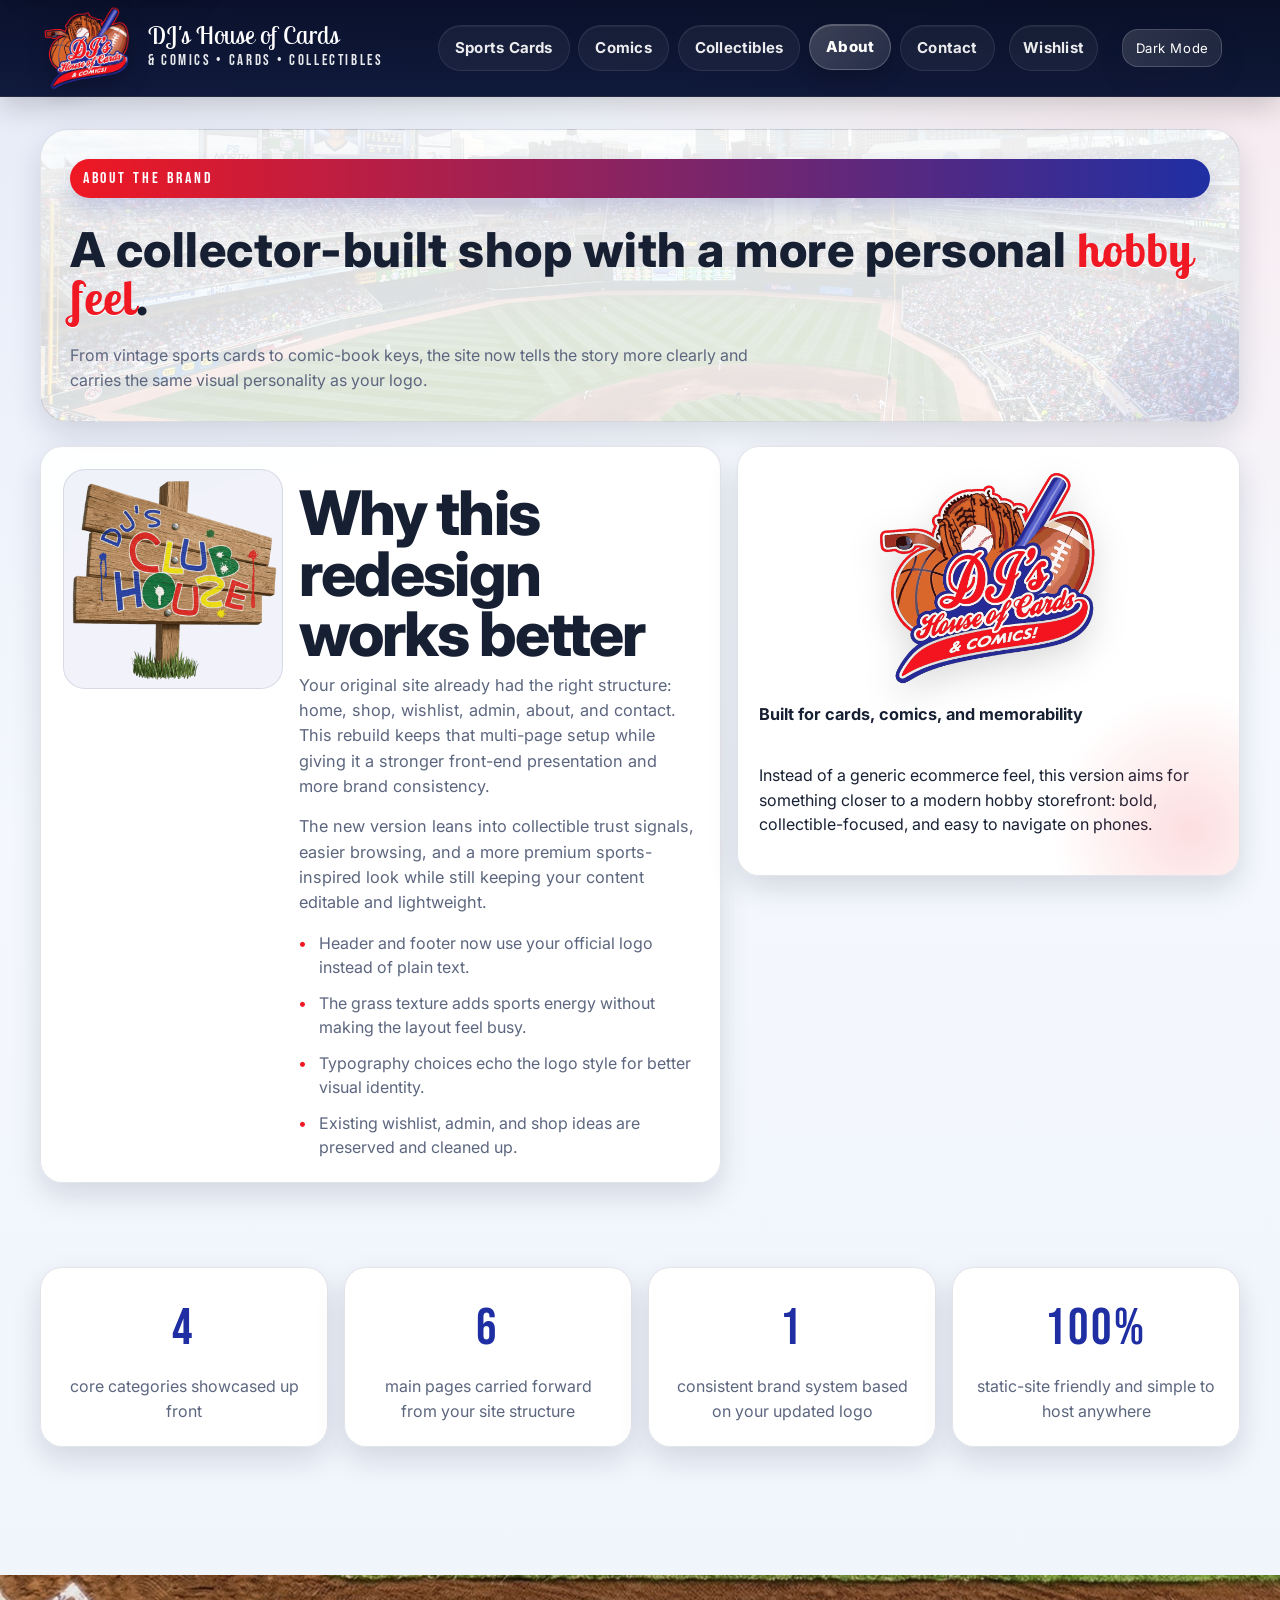
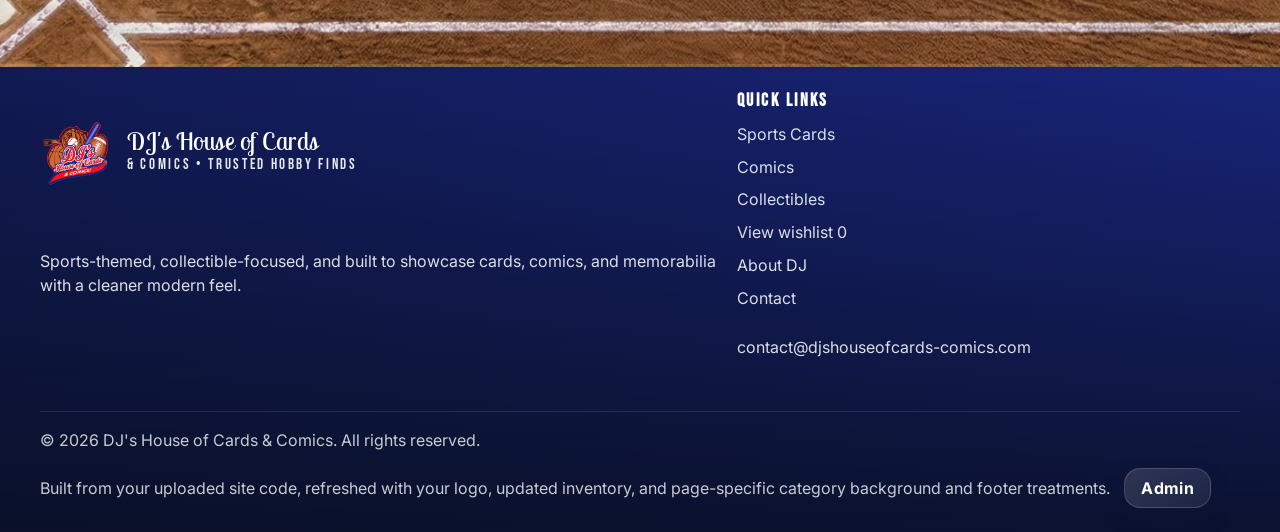
==== commit a65480e8: "Add files via upload" ====
--- a/about.html
+++ b/about.html
@@ -1,104 +1 @@
-<!DOCTYPE html>
-
-<html lang="en">
-<head>
-<meta charset="utf-8"/>
-<meta content="width=device-width, initial-scale=1.0" name="viewport"/>
-<title>About | DJ's House of Cards &amp; Comics</title>
-<meta content="Learn the story behind DJ's House of Cards &amp; Comics and the collector-first focus behind the brand." name="description"/>
-<link href="https://fonts.googleapis.com" rel="preconnect"/>
-<link crossorigin="" href="https://fonts.gstatic.com" rel="preconnect"/>
-<link href="https://fonts.googleapis.com/css2?family=Bebas+Neue&amp;family=Inter:wght@400;500;600;700;800&amp;family=Lobster+Two:wght@400;700&amp;display=swap" rel="stylesheet"/>
-<link href="styles.css" rel="stylesheet"/>
-</head>
-<body data-page="about"><a class="skip-link" href="#mainContent">Skip to main content</a>
-<header class="site-header">
-<div class="container header-inner">
-<a aria-label="DJ's House of Cards &amp; Comics home" class="brand" href="index.html">
-<img alt="DJ's House of Cards &amp; Comics logo" class="brand-logo" src="assets/dj-logo.png"/>
-<span class="brand-copy">
-<span class="brand-script">DJ's House of Cards</span>
-<span class="brand-kicker">&amp; Comics • Cards • Collectibles</span>
-</span>
-</a>
-<nav aria-label="Primary navigation" class="site-nav" id="siteNav"><ul><li><a href="index.html">Home</a></li><li><a href="sports-cards.html">Sports Cards</a></li><li><a href="comics.html">Comics</a></li><li><a href="collectibles.html">Collectibles</a></li><li><a class="active" href="about.html">About</a></li><li><a href="contact.html">Contact</a></li><li class="header-wishlist-item"><a class="header-wishlist-link" href="wishlist.html">Wishlist</a></li></ul></nav>
-<button aria-controls="siteNav" aria-expanded="false" class="nav-toggle" id="navToggle" type="button">Menu</button>
-<button aria-label="Toggle color theme" class="theme-toggle theme-toggle--compact" id="themeToggle" type="button">Dark Mode</button>
-</div>
-</header>
-<main id="mainContent" tabindex="-1">
-<section class="page-hero">
-<div class="container page-hero-card">
-<span class="kicker">About the Brand</span>
-<h1 class="page-title">A collector-built shop with a more personal <span class="script-accent">hobby feel</span>.</h1>
-<p>From vintage sports cards to comic-book keys, the site now tells the story more clearly and carries the same visual personality as your logo.</p>
-</div>
-</section>
-<section class="section">
-<div class="container story-grid">
-<article class="story-card">
-<div class="story-split">
-<div class="story-image">
-<img alt="DJ's Club House sign graphic" src="assets/clubhouse-sign.png"/>
-</div>
-<div class="story-copy">
-<h2 class="section-title">Why this redesign works better</h2>
-<p>Your original site already had the right structure: home, shop, wishlist, admin, about, and contact. This rebuild keeps that multi-page setup while giving it a stronger front-end presentation and more brand consistency.</p>
-<p>The new version leans into collectible trust signals, easier browsing, and a more premium sports-inspired look while still keeping your content editable and lightweight.</p>
-<ul class="story-list">
-<li>Header and footer now use your official logo instead of plain text.</li>
-<li>The grass texture adds sports energy without making the layout feel busy.</li>
-<li>Typography choices echo the logo style for better visual identity.</li>
-<li>Existing wishlist, admin, and shop ideas are preserved and cleaned up.</li>
-</ul>
-</div>
-</div>
-</article>
-<aside class="brand-card">
-<img alt="DJ's House of Cards &amp; Comics logo" class="brand-photo" src="assets/dj-logo.png"/>
-<h3>Built for cards, comics, and memorability</h3>
-<p>Instead of a generic ecommerce feel, this version aims for something closer to a modern hobby storefront: bold, collectible-focused, and easy to navigate on phones.</p>
-</aside>
-</div>
-</section>
-<section class="section">
-<div class="container stats-grid">
-<article class="stat-card">
-<p class="stat-number">4</p>
-<p class="stat-label">core categories showcased up front</p>
-</article>
-<article class="stat-card">
-<p class="stat-number">6</p>
-<p class="stat-label">main pages carried forward from your site structure</p>
-</article>
-<article class="stat-card">
-<p class="stat-number">1</p>
-<p class="stat-label">consistent brand system based on your updated logo</p>
-</article>
-<article class="stat-card">
-<p class="stat-number">100%</p>
-<p class="stat-label">static-site friendly and simple to host anywhere</p>
-</article>
-</div>
-</section>
-</main>
-<footer class="footer">
-<div class="container footer-inner">
-<div class="footer-brand">
-<div class="footer-logo-line">
-<img alt="DJ's House of Cards &amp; Comics logo" class="footer-logo" src="assets/dj-logo.png"/>
-<div>
-<div class="brand-script">DJ's House of Cards</div>
-<div class="brand-kicker">&amp; Comics • Trusted Hobby Finds</div>
-</div>
-</div>
-<p>Sports-themed, collectible-focused, and built to showcase cards, comics, and memorabilia with a cleaner modern feel.</p>
-</div>
-<div class="footer-links"><strong>Quick Links</strong><a href="sports-cards.html">Sports Cards</a><a href="comics.html">Comics</a><a href="collectibles.html">Collectibles</a><a href="wishlist.html">View wishlist <span data-wishlist-count="0">0</span></a><a href="about.html">About DJ</a><a href="contact.html">Contact</a><p>contact@djshouseofcards-comics.com</p></div>
-</div>
-<div class="container footer-bottom"><span>© 2026 DJ's House of Cards &amp; Comics. All rights reserved.</span><div class="footer-bottom-meta"><span>Built from your uploaded site code, refreshed with your logo, updated inventory, and page-specific category background and footer treatments.</span><a class="admin-footer-link" href="admin.html">Admin</a></div></div>
-</footer>
-<button aria-label="Back to top" class="back-to-top" id="backToTop" type="button">↑</button>
-<script defer="" src="scripts.js"></script>
-</body>
-</html>
+<!doctypehtml><html lang="en"><head><meta charset="utf-8"/><meta content="width=device-width,initial-scale=1"name="viewport"/><title>About | DJ's House of Cards &amp; Comics</title><meta content="Learn the story behind DJ's House of Cards &amp; Comics and the collector-first focus behind the brand."name="description"/><link href="https://fonts.googleapis.com"rel="preconnect"/><link crossorigin=""href="https://fonts.gstatic.com"rel="preconnect"/><link href="https://fonts.googleapis.com/css2?family=Bebas+Neue&amp;family=Inter:wght@400;500;600;700;800&amp;family=Lobster+Two:wght@400;700&amp;display=swap"rel="stylesheet"/><link href="styles.css"rel="stylesheet"/></head><body data-page="about"><a class="skip-link"href="#mainContent">Skip to main content</a><header class="site-header"><div class="container header-inner"><a aria-label="DJ's House of Cards &amp; Comics home"class="brand"href="index.html"><img alt="DJ's House of Cards &amp; Comics logo"class="brand-logo"decoding="async"fetchpriority="high"height="84"src="assets/dj-logo.png"width="84"/> <span class="brand-copy"><span class="brand-script">DJ's House of Cards</span> <span class="brand-kicker">&amp; Comics • Cards • Collectibles</span></span></a><nav aria-label="Primary navigation"class="site-nav"id="siteNav"><ul><li><a href="sports-cards.html">Sports Cards</a></li><li><a href="comics.html">Comics</a></li><li><a href="collectibles.html">Collectibles</a></li><li><a class="active"href="about.html">About</a></li><li><a href="contact.html">Contact</a></li><li class="header-wishlist-item"><a class="header-wishlist-link"href="wishlist.html">Wishlist</a></li></ul></nav><button aria-controls="siteNav"aria-expanded="false"class="nav-toggle"id="navToggle"type="button">Menu</button> <button aria-label="Toggle color theme"class="theme-toggle theme-toggle--compact"id="themeToggle"type="button">Dark Mode</button></div></header><main id="mainContent"tabindex="-1"><section class="page-hero"><div class="container page-hero-card"><span class="kicker">About the Brand</span><h1 class="page-title">A collector-built shop with a more personal <span class="script-accent">hobby feel</span>.</h1><p>From vintage sports cards to comic-book keys, the site now tells the story more clearly and carries the same visual personality as your logo.</p></div></section><section class="section"><div class="container story-grid"><article class="story-card"><div class="story-split"><div class="story-image"><img alt="DJ's Club House sign graphic"src="assets/clubhouse-sign.png"/></div><div class="story-copy"><h2 class="section-title">Why this redesign works better</h2><p>Your original site already had the right structure: home, shop, wishlist, admin, about, and contact. This rebuild keeps that multi-page setup while giving it a stronger front-end presentation and more brand consistency.</p><p>The new version leans into collectible trust signals, easier browsing, and a more premium sports-inspired look while still keeping your content editable and lightweight.</p><ul class="story-list"><li>Header and footer now use your official logo instead of plain text.</li><li>The grass texture adds sports energy without making the layout feel busy.</li><li>Typography choices echo the logo style for better visual identity.</li><li>Existing wishlist, admin, and shop ideas are preserved and cleaned up.</li></ul></div></div></article><aside class="brand-card"><img alt="DJ's House of Cards &amp; Comics logo"class="brand-photo"src="assets/dj-logo.png"/><h3>Built for cards, comics, and memorability</h3><p>Instead of a generic ecommerce feel, this version aims for something closer to a modern hobby storefront: bold, collectible-focused, and easy to navigate on phones.</p></aside></div></section><section class="section"><div class="container stats-grid"><article class="stat-card"><p class="stat-number">4</p><p class="stat-label">core categories showcased up front</p></article><article class="stat-card"><p class="stat-number">6</p><p class="stat-label">main pages carried forward from your site structure</p></article><article class="stat-card"><p class="stat-number">1</p><p class="stat-label">consistent brand system based on your updated logo</p></article><article class="stat-card"><p class="stat-number">100%</p><p class="stat-label">static-site friendly and simple to host anywhere</p></article></div></section></main><footer class="footer"><div class="container footer-inner"><div class="footer-brand"><div class="footer-logo-line"><img alt="DJ's House of Cards &amp; Comics logo"class="footer-logo"decoding="async"loading="lazy"height="72"src="assets/dj-logo.png"width="72"/><div><div class="brand-script">DJ's House of Cards</div><div class="brand-kicker">&amp; Comics • Trusted Hobby Finds</div></div></div><p>Sports-themed, collectible-focused, and built to showcase cards, comics, and memorabilia with a cleaner modern feel.</p></div><div class="footer-links"><strong>Quick Links</strong><a href="sports-cards.html">Sports Cards</a><a href="comics.html">Comics</a><a href="collectibles.html">Collectibles</a><a href="wishlist.html">View wishlist <span data-wishlist-count="0">0</span></a><a href="about.html">About DJ</a><a href="contact.html">Contact</a><p>contact@djshouseofcards-comics.com</p></div></div><div class="container footer-bottom"><span>© 2026 DJ's House of Cards &amp; Comics. All rights reserved.</span><div class="footer-bottom-meta"><span>Built from your uploaded site code, refreshed with your logo, updated inventory, and page-specific category background and footer treatments.</span><a class="admin-footer-link"href="admin.html">Admin</a></div></div></footer><button aria-label="Back to top"class="back-to-top"id="backToTop"type="button">↑</button><script defer=""src="core.js"></script></body></html>
--- a/styles.css
+++ b/styles.css
@@ -1,2876 +1 @@
-:root {
-  --brand-blue: #1f2fa3;
-  --brand-blue-dark: #15206b;
-  --brand-red: #ef1823;
-  --brand-red-dark: #b40f18;
-  --brand-white: #ffffff;
-  --brand-gold: #e4b141;
-  --brand-green: #1b8d3d;
-  --page-bg: #f3f6fb;
-  --surface: rgba(255, 255, 255, 0.94);
-  --surface-strong: #ffffff;
-  --text: #172033;
-  --muted: #5c667f;
-  --border: rgba(24, 37, 73, 0.12);
-  --shadow: 0 12px 30px rgba(16, 27, 57, 0.14);
-  --radius: 22px;
-  --header-h: 88px;
-  --maxw: 1200px;
-}
-
-*,
-*::before,
-*::after {
-  box-sizing: border-box;
-}
-
-html {
-  scroll-behavior: smooth;
-}
-
-body {
-  margin: 0;
-  font-family: "Inter", system-ui, -apple-system, BlinkMacSystemFont, "Segoe UI", sans-serif;
-  color: var(--text);
-  background:
-    radial-gradient(circle at top left, rgba(31, 47, 163, 0.08), transparent 34%),
-    radial-gradient(circle at top right, rgba(239, 24, 35, 0.08), transparent 28%),
-    linear-gradient(180deg, #f8fbff 0%, #eef3fb 100%);
-  min-height: 100vh;
-}
-
-body.menu-open {
-  overflow: hidden;
-}
-
-body.dark-mode {
-  --page-bg: #0e1426;
-  --surface: rgba(20, 28, 52, 0.94);
-  --surface-strong: #11192d;
-  --text: #f3f7ff;
-  --muted: #afbdd9;
-  --border: rgba(255, 255, 255, 0.12);
-  --shadow: 0 14px 34px rgba(0, 0, 0, 0.32);
-  background:
-    radial-gradient(circle at top left, rgba(31, 47, 163, 0.22), transparent 34%),
-    radial-gradient(circle at top right, rgba(239, 24, 35, 0.16), transparent 28%),
-    linear-gradient(180deg, #0b1020 0%, #111a30 100%);
-}
-
-img {
-  max-width: 100%;
-  display: block;
-}
-
-a {
-  color: inherit;
-  text-decoration: none;
-}
-
-button,
-input,
-select,
-textarea {
-  font: inherit;
-}
-
-input,
-select,
-textarea {
-  background: #fff;
-  color: #101829;
-}
-
-body.dark-mode input,
-body.dark-mode select,
-body.dark-mode textarea {
-  background: rgba(255,255,255,0.06);
-  color: var(--text);
-  border-color: rgba(255,255,255,0.14);
-}
-
-.container {
-  width: min(var(--maxw), calc(100% - 2rem));
-  margin: 0 auto;
-}
-
-.section {
-  padding: 1.25rem 0 4rem;
-}
-
-.section-top {
-  margin-top: 1rem;
-}
-
-.glass-card,
-.panel,
-.product-card,
-.category-card,
-.story-card,
-.contact-card,
-.stat-card,
-.feature-card,
-.admin-form,
-.modal-content,
-.empty-state,
-.brand-card,
-.trust-band {
-  background: var(--surface);
-  border: 1px solid var(--border);
-  box-shadow: var(--shadow);
-  backdrop-filter: blur(10px);
-}
-
-.site-header {
-  position: sticky;
-  top: 0;
-  z-index: 1000;
-  background:
-    linear-gradient(180deg, rgba(8, 14, 32, 0.9), rgba(14, 23, 47, 0.88)),
-    linear-gradient(90deg, var(--brand-blue), var(--brand-blue-dark));
-  border-bottom: 1px solid rgba(255,255,255,0.1);
-  box-shadow: 0 10px 28px rgba(0, 0, 0, 0.18);
-}
-
-.header-inner {
-  min-height: var(--header-h);
-  display: grid;
-  grid-template-columns: auto 1fr auto auto;
-  align-items: center;
-  gap: 1rem;
-}
-
-.brand {
-  display: inline-flex;
-  align-items: center;
-  gap: 0.85rem;
-  min-width: 0;
-}
-
-.brand-logo {
-  width: 84px;
-  height: 84px;
-  object-fit: contain;
-  filter: drop-shadow(0 8px 10px rgba(0,0,0,0.25));
-}
-
-.brand-copy {
-  display: flex;
-  flex-direction: column;
-  gap: 0.15rem;
-  color: #fff;
-}
-
-.brand-script {
-  font-family: "Lobster Two", cursive;
-  font-size: 1.55rem;
-  line-height: 1;
-  letter-spacing: 0.02em;
-}
-
-.brand-kicker {
-  font-family: "Bebas Neue", sans-serif;
-  font-size: 0.92rem;
-  letter-spacing: 0.18em;
-  opacity: 0.9;
-  text-transform: uppercase;
-}
-
-.nav-toggle,
-.theme-toggle,
-.button,
-.button-secondary,
-.product-card button,
-.admin-form button,
-.contact-form button,
-.modal-cta {
-  border: 0;
-  border-radius: 999px;
-  cursor: pointer;
-  transition: transform 0.2s ease, opacity 0.2s ease, background 0.2s ease, color 0.2s ease, box-shadow 0.2s ease;
-}
-
-.theme-toggle,
-.nav-toggle {
-  height: 46px;
-  min-width: 46px;
-  padding: 0 1rem;
-  color: #fff;
-  background: rgba(255,255,255,0.08);
-  border: 1px solid rgba(255,255,255,0.16);
-}
-
-.nav-toggle {
-  display: none;
-  font-size: 1.05rem;
-}
-
-.theme-toggle:hover,
-.nav-toggle:hover,
-.button:hover,
-.button-secondary:hover,
-.product-card button:hover,
-.admin-form button:hover,
-.contact-form button:hover,
-.modal-cta:hover {
-  transform: translateY(-1px);
-}
-
-.site-nav ul {
-  display: flex;
-  justify-content: center;
-  flex-wrap: wrap;
-  gap: 0.4rem;
-  list-style: none;
-  margin: 0;
-  padding: 0;
-}
-
-.site-nav a {
-  display: inline-flex;
-  align-items: center;
-  min-height: 42px;
-  padding: 0 0.95rem;
-  color: #fff;
-  border-radius: 999px;
-  font-weight: 700;
-  letter-spacing: 0.01em;
-  opacity: 0.92;
-}
-
-.site-nav a:hover,
-.site-nav a.active {
-  background: rgba(255,255,255,0.12);
-  opacity: 1;
-}
-
-.hero {
-  position: relative;
-  padding: 3.75rem 0 2.75rem;
-  overflow: hidden;
-}
-
-.hero::before {
-  content: "";
-  position: absolute;
-  inset: 1.25rem 0 auto;
-  height: min(72vh, 660px);
-  background:
-    linear-gradient(180deg, rgba(8, 14, 32, 0.25), rgba(8, 14, 32, 0.65)),
-    url("assets/grass.jpg") center/cover no-repeat;
-  border-radius: 0 0 34px 34px;
-  box-shadow: inset 0 -30px 40px rgba(0,0,0,0.18);
-}
-
-.hero::after {
-  content: "";
-  position: absolute;
-  inset: auto 0 0;
-  height: 110px;
-  background: linear-gradient(180deg, rgba(243,246,251,0), var(--page-bg));
-}
-
-.hero-grid {
-  position: relative;
-  z-index: 1;
-  display: grid;
-  grid-template-columns: minmax(0, 1.12fr) minmax(320px, 0.88fr);
-  gap: 1.5rem;
-  align-items: stretch;
-}
-
-.hero-copy,
-.hero-brand {
-  border-radius: 30px;
-  padding: 2rem;
-}
-
-.hero-copy {
-  margin-top: 2.1rem;
-}
-
-.kicker {
-  display: inline-block;
-  font-family: "Bebas Neue", sans-serif;
-  font-size: 1.02rem;
-  letter-spacing: 0.18em;
-  text-transform: uppercase;
-  padding: 0.45rem 0.8rem;
-  border-radius: 999px;
-  color: #fff;
-  background: linear-gradient(90deg, var(--brand-red), var(--brand-blue));
-  box-shadow: 0 10px 20px rgba(31, 47, 163, 0.18);
-}
-
-.hero-title,
-.section-title,
-.page-title {
-  margin: 0.9rem 0 0.55rem;
-  font-size: clamp(2.4rem, 4.8vw, 4.35rem);
-  line-height: 0.98;
-  letter-spacing: -0.03em;
-  font-weight: 800;
-}
-
-.page-title {
-  font-size: clamp(2rem, 4vw, 3.2rem);
-}
-
-.script-accent {
-  font-family: "Lobster Two", cursive;
-  color: var(--brand-red);
-  text-shadow: 0 1px 0 #fff;
-  letter-spacing: 0.02em;
-}
-
-.hero-copy p,
-.page-intro,
-.section-subtitle,
-.story-copy p,
-.contact-card p,
-.feature-card p,
-.empty-state p {
-  color: var(--muted);
-  font-size: 1.02rem;
-}
-
-.hero-actions,
-.inline-actions {
-  display: flex;
-  flex-wrap: wrap;
-  gap: 0.85rem;
-  margin-top: 1.4rem;
-}
-
-.button,
-.button-secondary,
-.product-card button,
-.admin-form button,
-.contact-form button,
-.modal-cta {
-  min-height: 48px;
-  padding: 0.9rem 1.25rem;
-  font-weight: 800;
-  box-shadow: 0 10px 18px rgba(31, 47, 163, 0.16);
-}
-
-.button,
-.product-card button,
-.admin-form button,
-.contact-form button,
-.modal-cta {
-  color: #fff;
-  background: linear-gradient(135deg, var(--brand-blue), var(--brand-red));
-}
-
-.button-secondary {
-  color: var(--text);
-  background: rgba(255,255,255,0.85);
-  border: 1px solid var(--border);
-}
-
-body.dark-mode .button-secondary {
-  color: var(--text);
-  background: rgba(255,255,255,0.08);
-}
-
-.hero-brand {
-  display: grid;
-  align-content: space-between;
-  gap: 1rem;
-  margin-top: 0.7rem;
-}
-
-.hero-logo-wrap {
-  display: grid;
-  place-items: center;
-  min-height: 320px;
-  border-radius: 26px;
-  background:
-    radial-gradient(circle at top, rgba(255,255,255,0.94), rgba(255,255,255,0.78) 58%, rgba(255,255,255,0.66) 100%);
-  border: 1px solid rgba(31,47,163,0.08);
-}
-
-body.dark-mode .hero-logo-wrap {
-  background: radial-gradient(circle at top, rgba(255,255,255,0.1), rgba(255,255,255,0.04));
-}
-
-.hero-logo {
-  width: min(100%, 420px);
-  max-height: 340px;
-  object-fit: contain;
-  filter: drop-shadow(0 14px 18px rgba(0,0,0,0.2));
-}
-
-.hero-notes {
-  display: grid;
-  grid-template-columns: repeat(2, minmax(0, 1fr));
-  gap: 0.75rem;
-}
-
-.note-chip {
-  padding: 1rem;
-  border-radius: 18px;
-  background: rgba(31,47,163,0.06);
-  border: 1px solid rgba(31,47,163,0.08);
-}
-
-body.dark-mode .note-chip {
-  background: rgba(255,255,255,0.05);
-  border-color: rgba(255,255,255,0.08);
-}
-
-.note-chip strong {
-  display: block;
-  font-size: 1rem;
-}
-
-.note-chip span {
-  color: var(--muted);
-  font-size: 0.92rem;
-}
-
-.trust-band {
-  position: relative;
-  z-index: 2;
-  margin-top: 1.2rem;
-  border-radius: 24px;
-  padding: 1rem 1.15rem;
-}
-
-.trust-grid {
-  display: grid;
-  grid-template-columns: repeat(4, minmax(0, 1fr));
-  gap: 0.9rem;
-}
-
-.trust-item {
-  display: flex;
-  gap: 0.85rem;
-  align-items: flex-start;
-}
-
-.trust-item .icon {
-  width: 46px;
-  height: 46px;
-  border-radius: 14px;
-  display: grid;
-  place-items: center;
-  background: linear-gradient(135deg, rgba(31,47,163,0.12), rgba(239,24,35,0.12));
-  color: var(--brand-blue);
-  font-weight: 800;
-  flex: 0 0 auto;
-}
-
-body.dark-mode .trust-item .icon {
-  color: #fff;
-}
-
-.trust-item h3,
-.feature-card h3,
-.story-card h3,
-.contact-card h3,
-.stat-card h3,
-.brand-card h3 {
-  margin: 0 0 0.25rem;
-  font-size: 1.02rem;
-}
-
-.trust-item p {
-  margin: 0;
-  color: var(--muted);
-  font-size: 0.92rem;
-}
-
-.section-heading {
-  display: flex;
-  align-items: end;
-  justify-content: space-between;
-  gap: 1rem;
-  margin-bottom: 1.2rem;
-}
-
-.section-heading p {
-  margin: 0.2rem 0 0;
-  color: var(--muted);
-  max-width: 720px;
-}
-
-.categories-grid,
-.features-grid,
-.stats-grid,
-.story-grid,
-.contact-grid {
-  display: grid;
-  gap: 1rem;
-}
-
-.categories-grid {
-  grid-template-columns: repeat(4, minmax(0, 1fr));
-}
-
-.features-grid {
-  grid-template-columns: repeat(3, minmax(0, 1fr));
-}
-
-.stats-grid {
-  grid-template-columns: repeat(4, minmax(0, 1fr));
-}
-
-.story-grid {
-  grid-template-columns: 1.15fr 0.85fr;
-  align-items: start;
-}
-
-.contact-grid {
-  grid-template-columns: 0.95fr 1.05fr;
-  align-items: start;
-}
-
-.category-card,
-.feature-card,
-.story-card,
-.contact-card,
-.stat-card,
-.brand-card,
-.empty-state,
-.panel {
-  border-radius: var(--radius);
-  padding: 1.35rem;
-}
-
-.category-card {
-  position: relative;
-  min-height: 280px;
-  display: flex;
-  flex-direction: column;
-  justify-content: end;
-  overflow: hidden;
-}
-
-.category-card::before {
-  content: "";
-  position: absolute;
-  inset: 0;
-  background:
-    linear-gradient(180deg, rgba(11,18,39,0.03), rgba(11,18,39,0.68)),
-    var(--category-bg) center/cover no-repeat;
-  opacity: 1;
-}
-
-.category-card .overlay {
-  position: absolute;
-  inset: 0;
-  background:
-    linear-gradient(160deg, rgba(255,255,255,0.0), rgba(255,255,255,0.04)),
-    linear-gradient(180deg, transparent 20%, rgba(0,0,0,0.68) 100%);
-}
-
-.category-card > * {
-  position: relative;
-  z-index: 1;
-  color: #fff;
-}
-
-.category-card h3 {
-  margin: 0 0 0.35rem;
-  font-size: 1.5rem;
-}
-
-.category-card p {
-  margin: 0;
-  color: rgba(255,255,255,0.86);
-}
-
-.category-pill {
-  display: inline-flex;
-  align-items: center;
-  align-self: flex-start;
-  min-height: 34px;
-  padding: 0 0.8rem;
-  margin-bottom: 0.85rem;
-  border-radius: 999px;
-  background: rgba(255,255,255,0.14);
-  border: 1px solid rgba(255,255,255,0.18);
-  font-family: "Bebas Neue", sans-serif;
-  letter-spacing: 0.14em;
-  text-transform: uppercase;
-}
-
-.products-grid {
-  display: grid;
-  grid-template-columns: repeat(4, minmax(0, 1fr));
-  gap: 1rem;
-}
-
-.product-card {
-  position: relative;
-  display: flex;
-  flex-direction: column;
-  overflow: hidden;
-  border-radius: 26px;
-}
-
-.product-card img {
-  width: 100%;
-  aspect-ratio: 4 / 3;
-  object-fit: cover;
-  background: rgba(31,47,163,0.05);
-}
-
-.product-content {
-  display: grid;
-  gap: 0.7rem;
-  padding: 1.15rem;
-}
-
-.product-topline {
-  display: flex;
-  align-items: center;
-  justify-content: space-between;
-  gap: 0.5rem;
-}
-
-.product-badge {
-  display: inline-flex;
-  align-items: center;
-  min-height: 30px;
-  padding: 0 0.7rem;
-  border-radius: 999px;
-  background: rgba(31,47,163,0.09);
-  color: var(--brand-blue);
-  font-weight: 700;
-  font-size: 0.78rem;
-  letter-spacing: 0.06em;
-  text-transform: uppercase;
-}
-
-body.dark-mode .product-badge {
-  color: #fff;
-  background: rgba(255,255,255,0.08);
-}
-
-.product-card h4 {
-  margin: 0;
-  font-size: 1.14rem;
-}
-
-.product-meta {
-  color: var(--muted);
-  font-size: 0.94rem;
-}
-
-.product-price {
-  font-size: 1.22rem;
-  font-weight: 800;
-  color: var(--brand-red);
-}
-
-.product-actions {
-  display: flex;
-  gap: 0.65rem;
-}
-
-.product-actions button {
-  flex: 1 1 auto;
-  min-height: 44px;
-  padding: 0.82rem 1rem;
-}
-
-.button-ghost {
-  color: var(--text) !important;
-  background: transparent !important;
-  border: 1px solid var(--border) !important;
-  box-shadow: none !important;
-}
-
-.wishlist-button {
-  position: absolute;
-  top: 0.8rem;
-  right: 0.8rem;
-  width: 46px;
-  height: 46px;
-  display: grid;
-  place-items: center;
-  border-radius: 50%;
-  border: 1px solid rgba(255,255,255,0.7);
-  background: rgba(255,255,255,0.88);
-  color: var(--brand-red);
-  font-size: 1.2rem;
-  box-shadow: 0 10px 20px rgba(0,0,0,0.14);
-  z-index: 2;
-}
-
-.wishlist-button.filled {
-  background: var(--brand-red);
-  color: #fff;
-  border-color: transparent;
-}
-
-.filter-panel {
-  border-radius: 26px;
-  padding: 1rem;
-  margin: 1rem 0 1.3rem;
-}
-
-.filter-grid {
-  display: grid;
-  grid-template-columns: 1.6fr repeat(2, 1fr) repeat(2, 0.8fr) 1fr;
-  gap: 0.75rem;
-}
-
-.field-group {
-  display: grid;
-  gap: 0.45rem;
-}
-
-.field-group label {
-  font-size: 0.84rem;
-  color: var(--muted);
-  font-weight: 700;
-}
-
-.field-group input,
-.field-group select,
-.contact-form input,
-.contact-form textarea,
-.admin-form input,
-.admin-form select,
-.admin-form textarea {
-  min-height: 48px;
-  border-radius: 14px;
-  border: 1px solid var(--border);
-  padding: 0.85rem 0.95rem;
-  width: 100%;
-}
-
-.contact-form textarea,
-.admin-form textarea {
-  min-height: 140px;
-  resize: vertical;
-}
-
-.range-grid {
-  display: grid;
-  grid-template-columns: repeat(2, 1fr);
-  gap: 0.75rem;
-}
-
-.empty-state {
-  text-align: center;
-  padding: 2rem 1.25rem;
-}
-
-.empty-state h3 {
-  margin: 0 0 0.45rem;
-  font-size: 1.3rem;
-}
-
-.story-card,
-.brand-card,
-.contact-card {
-  display: grid;
-  gap: 1rem;
-}
-
-.story-split {
-  display: grid;
-  grid-template-columns: 220px 1fr;
-  gap: 1rem;
-  align-items: start;
-}
-
-.story-image {
-  border-radius: 22px;
-  overflow: hidden;
-  background: rgba(31,47,163,0.06);
-  border: 1px solid var(--border);
-}
-
-.story-image img {
-  width: 100%;
-  height: 100%;
-  object-fit: cover;
-}
-
-.story-copy p {
-  margin: 0 0 0.95rem;
-}
-
-.story-list {
-  display: grid;
-  gap: 0.65rem;
-  padding: 0;
-  margin: 0;
-  list-style: none;
-}
-
-.story-list li {
-  position: relative;
-  padding-left: 1.3rem;
-  color: var(--muted);
-}
-
-.story-list li::before {
-  content: "•";
-  position: absolute;
-  left: 0;
-  color: var(--brand-red);
-  font-weight: 800;
-}
-
-.stats-grid .stat-card {
-  text-align: center;
-}
-
-.stat-number {
-  margin: 0;
-  font-family: "Bebas Neue", sans-serif;
-  font-size: clamp(2rem, 4vw, 3.25rem);
-  letter-spacing: 0.06em;
-  color: var(--brand-blue);
-}
-
-body.dark-mode .stat-number {
-  color: #fff;
-}
-
-.stat-label {
-  margin: 0.35rem 0 0;
-  color: var(--muted);
-}
-
-.brand-card {
-  position: relative;
-  overflow: hidden;
-}
-
-.brand-card::before {
-  content: "";
-  position: absolute;
-  inset: auto -18% -22% auto;
-  width: 280px;
-  height: 280px;
-  background: radial-gradient(circle, rgba(239,24,35,0.14), transparent 70%);
-}
-
-.brand-card .brand-photo {
-  max-width: 240px;
-  margin-inline: auto;
-  filter: drop-shadow(0 12px 18px rgba(0,0,0,0.16));
-}
-
-.contact-stack {
-  display: grid;
-  gap: 1rem;
-}
-
-.contact-card small {
-  color: var(--muted);
-  text-transform: uppercase;
-  letter-spacing: 0.08em;
-  font-weight: 700;
-}
-
-.contact-form {
-  display: grid;
-  gap: 0.95rem;
-}
-
-.contact-form-actions {
-  display: flex;
-  gap: 0.85rem;
-  flex-wrap: wrap;
-}
-
-.admin-layout {
-  display: grid;
-  grid-template-columns: 0.95fr 1.05fr;
-  gap: 1rem;
-  align-items: start;
-}
-
-.admin-form,
-.panel {
-  border-radius: 26px;
-  padding: 1.35rem;
-}
-
-.admin-form-grid {
-  display: grid;
-  grid-template-columns: repeat(2, 1fr);
-  gap: 0.9rem;
-}
-
-.admin-form-grid .full {
-  grid-column: 1 / -1;
-}
-
-.custom-items {
-  display: grid;
-  gap: 1rem;
-}
-
-.custom-item-card {
-  display: grid;
-  grid-template-columns: 96px 1fr auto;
-  gap: 1rem;
-  align-items: center;
-  padding: 0.95rem;
-  border-radius: 18px;
-  border: 1px solid var(--border);
-  background: rgba(31,47,163,0.03);
-}
-
-body.dark-mode .custom-item-card {
-  background: rgba(255,255,255,0.04);
-}
-
-.custom-item-card img {
-  width: 96px;
-  aspect-ratio: 1;
-  object-fit: cover;
-  border-radius: 14px;
-  border: 1px solid var(--border);
-}
-
-.custom-item-card h4 {
-  margin: 0 0 0.3rem;
-}
-
-.custom-item-card p {
-  margin: 0.12rem 0;
-  color: var(--muted);
-}
-
-.delete-button {
-  min-height: 44px;
-  padding: 0.8rem 1rem;
-  border-radius: 999px;
-  border: 1px solid rgba(239,24,35,0.2);
-  color: #fff;
-  background: linear-gradient(135deg, var(--brand-red), var(--brand-red-dark));
-  cursor: pointer;
-}
-
-.modal {
-  position: fixed;
-  inset: 0;
-  background: rgba(7, 11, 24, 0.62);
-  display: none;
-  align-items: center;
-  justify-content: center;
-  padding: 1rem;
-  z-index: 1200;
-}
-
-.modal.active {
-  display: flex;
-}
-
-.modal-content {
-  position: relative;
-  width: min(760px, 100%);
-  border-radius: 28px;
-  overflow: hidden;
-  padding: 0;
-}
-
-.modal-layout {
-  display: grid;
-  grid-template-columns: 1fr 1fr;
-}
-
-.modal-media {
-  min-height: 100%;
-  background: rgba(31,47,163,0.05);
-}
-
-.modal-media img {
-  width: 100%;
-  height: 100%;
-  object-fit: cover;
-}
-
-.modal-copy {
-  padding: 1.4rem;
-  display: grid;
-  align-content: start;
-  gap: 0.85rem;
-}
-
-.modal-copy h3 {
-  margin: 0;
-  font-size: 1.6rem;
-}
-
-.modal-copy p {
-  margin: 0;
-  color: var(--muted);
-}
-
-.modal-close {
-  position: absolute;
-  top: 0.8rem;
-  right: 0.8rem;
-  width: 44px;
-  height: 44px;
-  border-radius: 50%;
-  border: 0;
-  background: rgba(255,255,255,0.92);
-  color: #0b1020;
-  cursor: pointer;
-  z-index: 2;
-}
-
-.footer {
-  position: relative;
-  margin-top: 4rem;
-  color: #fff;
-  background:
-    linear-gradient(180deg, rgba(8, 14, 32, 0.2), rgba(8, 14, 32, 0.88)),
-    linear-gradient(90deg, var(--brand-blue-dark), var(--brand-blue));
-}
-
-.footer::before {
-  content: "";
-  position: absolute;
-  inset: 0 auto auto 0;
-  width: 100%;
-  height: 68px;
-  background: url("assets/baseball-footer.jpg") center/cover no-repeat;
-  border-bottom: 4px solid rgba(255,255,255,0.08);
-  opacity: 0.95;
-}
-
-.footer-inner {
-  position: relative;
-  display: grid;
-  grid-template-columns: 1.15fr 0.85fr;
-  gap: 1rem;
-  padding: 6.2rem 0 2.2rem;
-}
-
-.footer-brand {
-  display: grid;
-  gap: 0.8rem;
-}
-
-.footer-brand p,
-.footer-links a,
-.footer-links p {
-  color: rgba(255,255,255,0.86);
-}
-
-.footer-logo-line {
-  display: flex;
-  align-items: center;
-  gap: 0.95rem;
-}
-
-.footer-logo {
-  width: 72px;
-  height: 72px;
-  object-fit: contain;
-}
-
-.footer-links {
-  display: grid;
-  gap: 0.5rem;
-  align-content: start;
-  justify-items: start;
-}
-
-.footer-links strong {
-  font-family: "Bebas Neue", sans-serif;
-  font-size: 1.1rem;
-  letter-spacing: 0.14em;
-  text-transform: uppercase;
-}
-
-.footer-bottom {
-  position: relative;
-  border-top: 1px solid rgba(255,255,255,0.1);
-  padding: 1rem 0 1.5rem;
-  color: rgba(255,255,255,0.78);
-  display: flex;
-  justify-content: space-between;
-  gap: 1rem;
-  flex-wrap: wrap;
-}
-
-.back-to-top {
-  position: fixed;
-  right: 1rem;
-  bottom: 1rem;
-  width: 48px;
-  height: 48px;
-  border-radius: 50%;
-  border: 0;
-  display: none;
-  place-items: center;
-  color: #fff;
-  background: linear-gradient(135deg, var(--brand-blue), var(--brand-red));
-  box-shadow: 0 12px 24px rgba(31,47,163,0.2);
-  cursor: pointer;
-  z-index: 1500;
-}
-
-.back-to-top.visible {
-  display: grid;
-}
-
-.page-hero {
-  padding: 2rem 0 0.25rem;
-}
-
-.page-hero-card {
-  display: grid;
-  gap: 0.85rem;
-  padding: 1.65rem;
-  border-radius: 28px;
-  background:
-    linear-gradient(180deg, rgba(255,255,255,0.9), rgba(255,255,255,0.82)),
-    url("assets/grass.jpg") center/cover no-repeat;
-  background-blend-mode: screen;
-  border: 1px solid var(--border);
-  box-shadow: var(--shadow);
-}
-
-body.dark-mode .page-hero-card {
-  background:
-    linear-gradient(180deg, rgba(17,25,45,0.92), rgba(17,25,45,0.92)),
-    url("assets/grass.jpg") center/cover no-repeat;
-}
-
-.page-hero-card p {
-  margin: 0;
-  max-width: 720px;
-  color: var(--muted);
-}
-
-.utility-row {
-  display: flex;
-  gap: 0.8rem;
-  flex-wrap: wrap;
-  align-items: center;
-}
-
-.utility-chip {
-  min-height: 36px;
-  padding: 0 0.85rem;
-  display: inline-flex;
-  align-items: center;
-  border-radius: 999px;
-  background: rgba(31,47,163,0.08);
-  color: var(--brand-blue);
-  font-weight: 700;
-}
-
-body.dark-mode .utility-chip {
-  background: rgba(255,255,255,0.08);
-  color: #fff;
-}
-
-.sr-only {
-  position: absolute;
-  width: 1px;
-  height: 1px;
-  clip: rect(0 0 0 0);
-  clip-path: inset(50%);
-  overflow: hidden;
-  white-space: nowrap;
-}
-
-@media (max-width: 1080px) {
-  .hero-grid,
-  .story-grid,
-  .contact-grid,
-  .admin-layout,
-  .footer-inner {
-    grid-template-columns: 1fr;
-  }
-
-  .categories-grid,
-  .products-grid {
-    grid-template-columns: repeat(2, minmax(0, 1fr));
-  }
-
-  .features-grid,
-  .stats-grid,
-  .trust-grid {
-    grid-template-columns: repeat(2, minmax(0, 1fr));
-  }
-
-  .filter-grid {
-    grid-template-columns: repeat(3, minmax(0, 1fr));
-  }
-}
-
-@media (max-width: 820px) {
-  :root {
-    --header-h: 80px;
-  }
-
-  .header-inner {
-    grid-template-columns: auto 1fr auto;
-  }
-
-  .nav-toggle {
-    display: inline-flex;
-    align-items: center;
-    justify-content: center;
-  }
-
-  .site-nav {
-    position: fixed;
-    inset: var(--header-h) 0 auto 0;
-    background: rgba(9, 14, 30, 0.98);
-    border-bottom: 1px solid rgba(255,255,255,0.08);
-    transform: translateY(-110%);
-    transition: transform 0.25s ease;
-    box-shadow: 0 14px 28px rgba(0,0,0,0.22);
-  }
-
-  .site-nav.open {
-    transform: translateY(0);
-  }
-
-  .site-nav ul {
-    padding: 1rem;
-    flex-direction: column;
-    align-items: stretch;
-  }
-
-  .site-nav a {
-    min-height: 48px;
-    justify-content: center;
-  }
-
-  .hero::before {
-    border-radius: 0 0 24px 24px;
-    height: 62vh;
-  }
-
-  .hero-copy,
-  .hero-brand {
-    padding: 1.35rem;
-  }
-
-  .brand-logo {
-    width: 66px;
-    height: 66px;
-  }
-
-  .brand-script {
-    font-size: 1.28rem;
-  }
-
-  .hero-notes,
-  .admin-form-grid,
-  .filter-grid,
-  .range-grid,
-  .modal-layout,
-  .story-split {
-    grid-template-columns: 1fr;
-  }
-
-  .section-heading {
-    align-items: start;
-    flex-direction: column;
-  }
-}
-
-@media (max-width: 640px) {
-  .container {
-    width: min(100% - 1rem, var(--maxw));
-  }
-
-  .hero {
-    padding-top: 2.6rem;
-  }
-
-  .hero::before {
-    inset: 0.8rem 0 auto;
-    height: 70vh;
-  }
-
-  .hero-title,
-  .section-title,
-  .page-title {
-    line-height: 1.02;
-  }
-
-  .categories-grid,
-  .products-grid,
-  .features-grid,
-  .stats-grid,
-  .trust-grid {
-    grid-template-columns: 1fr;
-  }
-
-  .product-actions,
-  .contact-form-actions,
-  .hero-actions {
-    flex-direction: column;
-  }
-
-  .custom-item-card {
-    grid-template-columns: 1fr;
-  }
-
-  .footer-bottom {
-    flex-direction: column;
-  }
-
-  .theme-toggle {
-    min-width: 0;
-    padding: 0 0.85rem;
-  }
-}
-
-
-.footer-bottom-meta {
-  display: inline-flex;
-  align-items: center;
-  gap: 0.9rem;
-  flex-wrap: wrap;
-}
-
-.admin-footer-link {
-  display: inline-flex;
-  align-items: center;
-  justify-content: center;
-  min-height: 40px;
-  padding: 0 1rem;
-  border-radius: 999px;
-  border: 1px solid rgba(255,255,255,0.18);
-  background: rgba(255,255,255,0.08);
-  color: #fff;
-  font-weight: 700;
-  letter-spacing: 0.02em;
-}
-
-.admin-footer-link:hover,
-.admin-footer-link.active {
-  background: rgba(255,255,255,0.15);
-}
-
-.catalog-hero--sports-cards .page-hero-card,
-.catalog-hero--comics .page-hero-card,
-.catalog-hero--collectibles .page-hero-card,
-.shop-hub-hero .page-hero-card {
-  position: relative;
-  overflow: hidden;
-}
-
-.catalog-hero--sports-cards .page-hero-card::before,
-.catalog-hero--comics .page-hero-card::before,
-.catalog-hero--collectibles .page-hero-card::before,
-.shop-hub-hero .page-hero-card::before {
-  content: "";
-  position: absolute;
-  inset: 0;
-  opacity: 0.18;
-  pointer-events: none;
-  background-position: center;
-  background-repeat: no-repeat;
-  background-size: cover;
-}
-
-.catalog-hero--sports-cards .page-hero-card::before {
-  background-image: url("assets/placeholder-baseball.svg");
-}
-
-.catalog-hero--comics .page-hero-card::before {
-  background-image: url("assets/placeholder-comics.svg");
-}
-
-.catalog-hero--collectibles .page-hero-card::before,
-.shop-hub-hero .page-hero-card::before {
-  background-image: url("assets/clubhouse-sign.png");
-  background-size: contain;
-}
-
-.catalog-hero .page-hero-card > *,
-.shop-hub-hero .page-hero-card > * {
-  position: relative;
-  z-index: 1;
-}
-
-.departments-grid {
-  grid-template-columns: repeat(3, minmax(0, 1fr));
-}
-
-
-/* --- usability enhancements applied --- */
-
-body {
-  line-height: 1.6;
-}
-
-main:focus {
-  outline: none;
-}
-
-.skip-link {
-  position: fixed;
-  top: 0.75rem;
-  left: 1rem;
-  padding: 0.85rem 1rem;
-  border-radius: 999px;
-  background: #ffffff;
-  color: #0b1020;
-  font-weight: 800;
-  box-shadow: 0 10px 24px rgba(0, 0, 0, 0.2);
-  transform: translateY(-140%);
-  transition: transform 0.2s ease;
-  z-index: 2500;
-}
-
-.skip-link:focus,
-.skip-link:focus-visible {
-  transform: translateY(0);
-}
-
-:focus-visible {
-  outline: 3px solid var(--brand-gold);
-  outline-offset: 3px;
-}
-
-.site-nav a:focus-visible,
-.theme-toggle:focus-visible,
-.nav-toggle:focus-visible,
-.button:focus-visible,
-.button-secondary:focus-visible,
-.product-card button:focus-visible,
-.admin-form button:focus-visible,
-.contact-form button:focus-visible,
-.modal-cta:focus-visible,
-.admin-footer-link:focus-visible,
-.back-to-top:focus-visible,
-.wishlist-button:focus-visible,
-.modal-close:focus-visible,
-input:focus-visible,
-select:focus-visible,
-textarea:focus-visible {
-  box-shadow: 0 0 0 4px rgba(228, 177, 65, 0.28);
-}
-
-.filter-panel-header {
-  display: flex;
-  flex-direction: column;
-  gap: 0.3rem;
-  margin-bottom: 1rem;
-}
-
-.filter-panel-header h2 {
-  margin: 0;
-  font-size: 1.25rem;
-  line-height: 1.1;
-}
-
-.filter-panel-header p,
-.helper-text {
-  margin: 0;
-  color: var(--muted);
-  font-size: 0.94rem;
-}
-
-.helper-text {
-  margin-top: 0.1rem;
-}
-
-.results-toolbar {
-  display: flex;
-  justify-content: space-between;
-  align-items: flex-start;
-  gap: 1rem;
-  flex-wrap: wrap;
-  margin: 0 0 1.25rem;
-}
-
-.results-meta {
-  display: grid;
-  gap: 0.6rem;
-}
-
-.results-summary {
-  margin: 0;
-  color: var(--muted);
-  font-weight: 700;
-}
-
-.active-filters {
-  display: flex;
-  flex-wrap: wrap;
-  gap: 0.5rem;
-}
-
-.filter-chip {
-  display: inline-flex;
-  align-items: center;
-  gap: 0.35rem;
-  min-height: 36px;
-  padding: 0.4rem 0.75rem;
-  border-radius: 999px;
-  background: rgba(31, 47, 163, 0.08);
-  border: 1px solid rgba(31, 47, 163, 0.1);
-  color: var(--brand-blue);
-  font-weight: 700;
-  font-size: 0.88rem;
-}
-
-body.dark-mode .filter-chip {
-  background: rgba(255,255,255,0.08);
-  border-color: rgba(255,255,255,0.1);
-  color: #fff;
-}
-
-.status-message {
-  margin-top: 1rem;
-  padding: 0.9rem 1rem;
-  border-radius: 18px;
-  border: 1px solid var(--border);
-  background: rgba(31, 47, 163, 0.05);
-  color: var(--text);
-}
-
-.status-message[data-state="success"] {
-  background: rgba(27, 141, 61, 0.1);
-  border-color: rgba(27, 141, 61, 0.24);
-}
-
-.status-message[data-state="error"] {
-  background: rgba(239, 24, 35, 0.08);
-  border-color: rgba(239, 24, 35, 0.24);
-}
-
-.status-message[data-state="info"] {
-  background: rgba(31, 47, 163, 0.08);
-}
-
-body.dark-mode .status-message {
-  background: rgba(255,255,255,0.05);
-}
-
-.field-group input::placeholder,
-.field-group textarea::placeholder,
-.contact-form input::placeholder,
-.contact-form textarea::placeholder,
-.admin-form input::placeholder,
-.admin-form textarea::placeholder {
-  color: color-mix(in srgb, var(--muted) 80%, transparent);
-}
-
-.modal[aria-hidden="false"] {
-  display: flex;
-}
-
-@media (prefers-reduced-motion: reduce) {
-  html {
-    scroll-behavior: auto;
-  }
-
-  *,
-  *::before,
-  *::after {
-    animation-duration: 0.01ms !important;
-    animation-iteration-count: 1 !important;
-    transition-duration: 0.01ms !important;
-    scroll-behavior: auto !important;
-  }
-}
-
-@media (max-width: 640px) {
-  .results-toolbar {
-    margin-bottom: 1rem;
-  }
-
-  .skip-link {
-    left: 0.5rem;
-    right: 0.5rem;
-    width: auto;
-    text-align: center;
-  }
-}
-
-
-.modal-media {
-  display: grid;
-  gap: 0.85rem;
-  align-content: start;
-  padding: 1rem;
-}
-
-.modal-media img {
-  border-radius: 18px;
-  object-fit: contain;
-  background: rgba(255,255,255,0.72);
-}
-
-.modal-thumbs {
-  display: grid;
-  grid-template-columns: repeat(auto-fit, minmax(68px, 1fr));
-  gap: 0.65rem;
-}
-
-.modal-thumb {
-  border: 2px solid transparent;
-  background: rgba(255,255,255,0.88);
-  border-radius: 16px;
-  padding: 0.2rem;
-  cursor: pointer;
-}
-
-.modal-thumb.active {
-  border-color: var(--brand-red);
-  box-shadow: 0 0 0 3px rgba(239, 24, 35, 0.18);
-}
-
-.modal-thumb img {
-  width: 100%;
-  height: 72px;
-  object-fit: cover;
-  border-radius: 12px;
-}
-
-.department-split-grid {
-  display: grid;
-  grid-template-columns: repeat(3, minmax(0, 1fr));
-  gap: 1.2rem;
-}
-
-.department-split-grid .category-card {
-  min-height: 320px;
-}
-
-.department-split-grid .category-card h3 {
-  font-size: clamp(1.8rem, 2.8vw, 2.4rem);
-}
-
-.department-split-note {
-  margin-top: 1rem;
-  color: var(--muted);
-}
-
-@media (max-width: 900px) {
-  .department-split-grid {
-    grid-template-columns: 1fr;
-  }
-}
-
-
-/* --- 2026 polish pass --- */
-.footer::before {
-  height: 84px;
-  background: url("assets/baseball-footer.jpg") center/cover no-repeat;
-  border-bottom: 3px solid rgba(255,255,255,0.14);
-  opacity: 0.98;
-}
-
-.footer-inner {
-  padding-top: 7rem;
-}
-
-.button,
-.button-secondary,
-.button-ghost,
-.product-card button,
-.admin-form button,
-.contact-form button,
-.modal-cta,
-.theme-toggle,
-.nav-toggle,
-.admin-footer-link {
-  position: relative;
-  overflow: hidden;
-  letter-spacing: 0.02em;
-  border-radius: 16px;
-  box-shadow: 0 12px 24px rgba(16, 27, 57, 0.16);
-}
-
-.button::before,
-.button-secondary::before,
-.button-ghost::before,
-.product-card button::before,
-.admin-form button::before,
-.contact-form button::before,
-.modal-cta::before,
-.theme-toggle::before,
-.nav-toggle::before,
-.admin-footer-link::before {
-  content: "";
-  position: absolute;
-  inset: 0;
-  background: linear-gradient(135deg, rgba(255,255,255,0.18), rgba(255,255,255,0));
-  opacity: 0;
-  transition: opacity 0.25s ease;
-  pointer-events: none;
-}
-
-.button:hover::before,
-.button-secondary:hover::before,
-.button-ghost:hover::before,
-.product-card button:hover::before,
-.admin-form button:hover::before,
-.contact-form button:hover::before,
-.modal-cta:hover::before,
-.theme-toggle:hover::before,
-.nav-toggle:hover::before,
-.admin-footer-link:hover::before {
-  opacity: 1;
-}
-
-.button,
-.product-card .buy-button,
-.admin-form button,
-.contact-form button,
-.modal-cta {
-  background: linear-gradient(135deg, #1234c8 0%, #1f5fff 45%, #ef1823 100%);
-  color: #fff;
-  border: 1px solid rgba(255,255,255,0.16);
-}
-
-.button-secondary {
-  background: linear-gradient(135deg, rgba(255,255,255,0.98), rgba(238,244,255,0.94));
-  color: var(--text);
-  border: 1px solid rgba(31,47,163,0.14);
-}
-
-body.dark-mode .button-secondary {
-  background: linear-gradient(135deg, rgba(255,255,255,0.12), rgba(255,255,255,0.05));
-  border-color: rgba(255,255,255,0.14);
-}
-
-.button-ghost,
-.product-card .details-button {
-  background: linear-gradient(135deg, rgba(255,255,255,0.95), rgba(245,247,252,0.9)) !important;
-  color: var(--text) !important;
-  border: 1px solid rgba(31,47,163,0.14) !important;
-  box-shadow: 0 10px 20px rgba(16,27,57,0.08) !important;
-}
-
-body.dark-mode .button-ghost,
-body.dark-mode .product-card .details-button {
-  background: linear-gradient(135deg, rgba(255,255,255,0.08), rgba(255,255,255,0.03)) !important;
-  border-color: rgba(255,255,255,0.14) !important;
-}
-
-.theme-toggle,
-.nav-toggle,
-.admin-footer-link {
-  background: linear-gradient(135deg, rgba(255,255,255,0.14), rgba(255,255,255,0.08));
-  border: 1px solid rgba(255,255,255,0.16);
-  color: #fff;
-}
-
-.site-nav a {
-  border: 1px solid transparent;
-  box-shadow: inset 0 0 0 1px transparent;
-  transition: transform 0.2s ease, background 0.2s ease, opacity 0.2s ease, box-shadow 0.2s ease, border-color 0.2s ease;
-}
-
-.site-nav a:hover,
-.site-nav a.active {
-  background: linear-gradient(135deg, rgba(255,255,255,0.18), rgba(255,255,255,0.08));
-  border-color: rgba(255,255,255,0.16);
-  box-shadow: 0 10px 22px rgba(0,0,0,0.14);
-  transform: translateY(-1px);
-}
-
-.button:hover,
-.button-secondary:hover,
-.button-ghost:hover,
-.product-card button:hover,
-.admin-form button:hover,
-.contact-form button:hover,
-.modal-cta:hover,
-.theme-toggle:hover,
-.nav-toggle:hover,
-.admin-footer-link:hover {
-  transform: translateY(-2px);
-  box-shadow: 0 16px 28px rgba(16, 27, 57, 0.2);
-}
-
-.product-actions {
-  gap: 0.75rem;
-}
-
-.product-actions button {
-  min-height: 46px;
-  border-radius: 14px;
-}
-
-.wishlist-button {
-  border-color: rgba(255,255,255,0.78);
-  background: linear-gradient(135deg, rgba(255,255,255,0.98), rgba(244,247,255,0.88));
-  box-shadow: 0 14px 24px rgba(0,0,0,0.16);
-}
-
-.wishlist-button.filled {
-  background: linear-gradient(135deg, var(--brand-red), #ff5d68);
-}
-
-/* --- header, search, and admin uploader refinements --- */
-.header-inner {
-  grid-template-columns: auto minmax(0, 1fr) auto auto;
-  gap: clamp(0.65rem, 1.2vw, 1rem);
-}
-
-.site-nav {
-  min-width: 0;
-}
-
-.site-nav ul {
-  justify-content: flex-end;
-  gap: 0.5rem 0.45rem;
-}
-
-.site-nav a {
-  min-height: 44px;
-  padding: 0 0.85rem;
-  font-size: 0.92rem;
-  line-height: 1;
-  letter-spacing: 0.015em;
-  white-space: nowrap;
-}
-
-@media (max-width: 1180px) {
-  .brand-kicker {
-    font-size: 0.8rem;
-    letter-spacing: 0.12em;
-  }
-
-  .site-nav a {
-    padding: 0 0.72rem;
-    font-size: 0.88rem;
-  }
-}
-
-@media (max-width: 980px) {
-  .brand-copy {
-    gap: 0.05rem;
-  }
-
-  .brand-script {
-    font-size: 1.42rem;
-  }
-
-  .site-nav a {
-    padding: 0 0.66rem;
-    font-size: 0.84rem;
-  }
-}
-
-.filter-panel {
-  padding: 1.2rem 1.2rem 1.25rem;
-}
-
-.filter-grid {
-  grid-template-columns: repeat(6, minmax(0, 1fr));
-  gap: 0.85rem;
-  align-items: end;
-}
-
-.filter-grid > .field-group:first-child {
-  grid-column: span 2;
-}
-
-.field-group {
-  gap: 0.5rem;
-}
-
-.field-group label {
-  text-transform: uppercase;
-  letter-spacing: 0.06em;
-  font-size: 0.78rem;
-}
-
-.field-group input,
-.field-group select,
-.contact-form input,
-.contact-form textarea,
-.admin-form input,
-.admin-form select,
-.admin-form textarea {
-  min-height: 54px;
-  border-radius: 16px;
-  padding: 0.95rem 1rem;
-  background: rgba(255, 255, 255, 0.96);
-  box-shadow: inset 0 1px 0 rgba(255, 255, 255, 0.65);
-}
-
-body.dark-mode .field-group input,
-body.dark-mode .field-group select,
-body.dark-mode .contact-form input,
-body.dark-mode .contact-form textarea,
-body.dark-mode .admin-form input,
-body.dark-mode .admin-form select,
-body.dark-mode .admin-form textarea {
-  background: rgba(255, 255, 255, 0.07);
-  box-shadow: inset 0 1px 0 rgba(255, 255, 255, 0.05);
-}
-
-#searchInput {
-  font-size: 1rem;
-  font-weight: 600;
-}
-
-.range-grid {
-  margin-top: 0.85rem !important;
-}
-
-.inline-actions.compact {
-  margin-top: 0.75rem;
-  gap: 0.65rem;
-}
-
-.image-dropzone {
-  display: grid;
-  grid-template-columns: 1fr auto;
-  align-items: center;
-  gap: 1rem;
-  margin-top: 0.35rem;
-  padding: 1rem 1.05rem;
-  border: 2px dashed rgba(31, 47, 163, 0.22);
-  border-radius: 22px;
-  background: linear-gradient(135deg, rgba(31, 47, 163, 0.04), rgba(239, 24, 35, 0.04));
-  cursor: pointer;
-  transition: border-color 0.2s ease, background 0.2s ease, transform 0.2s ease, box-shadow 0.2s ease;
-}
-
-.image-dropzone:hover,
-.image-dropzone.is-dragover,
-.mini-dropzone:hover,
-.mini-dropzone.is-dragover {
-  border-color: rgba(31, 47, 163, 0.45);
-  background: linear-gradient(135deg, rgba(31, 47, 163, 0.09), rgba(239, 24, 35, 0.07));
-  transform: translateY(-1px);
-  box-shadow: 0 14px 24px rgba(16, 27, 57, 0.08);
-}
-
-body.dark-mode .image-dropzone,
-body.dark-mode .mini-dropzone {
-  border-color: rgba(255, 255, 255, 0.18);
-  background: linear-gradient(135deg, rgba(255, 255, 255, 0.05), rgba(255, 255, 255, 0.03));
-}
-
-.dropzone-copy {
-  display: grid;
-  gap: 0.22rem;
-}
-
-.dropzone-copy strong {
-  font-size: 1rem;
-}
-
-.dropzone-copy span {
-  color: var(--muted);
-  font-size: 0.92rem;
-}
-
-.dropzone-button {
-  min-height: 46px;
-}
-
-.image-preview {
-  display: grid;
-  grid-template-columns: 108px 1fr;
-  gap: 1rem;
-  align-items: center;
-  margin-top: 0.85rem;
-  padding: 0.9rem;
-  border-radius: 20px;
-  border: 1px solid var(--border);
-  background: rgba(31, 47, 163, 0.03);
-}
-
-body.dark-mode .image-preview {
-  background: rgba(255, 255, 255, 0.04);
-}
-
-.image-preview img {
-  width: 108px;
-  aspect-ratio: 1;
-  object-fit: cover;
-  border-radius: 16px;
-  border: 1px solid var(--border);
-  background: #fff;
-}
-
-.image-preview-copy {
-  display: grid;
-  gap: 0.4rem;
-}
-
-.custom-item-card {
-  grid-template-columns: 160px 1fr auto;
-  align-items: start;
-}
-
-.custom-item-media {
-  display: grid;
-  gap: 0.65rem;
-}
-
-.custom-item-media img {
-  width: 100%;
-  aspect-ratio: 1;
-  object-fit: cover;
-  border-radius: 14px;
-  border: 1px solid var(--border);
-}
-
-.mini-dropzone {
-  min-height: 44px;
-  display: flex;
-  align-items: center;
-  justify-content: center;
-  text-align: center;
-  padding: 0.7rem 0.8rem;
-  border-radius: 16px;
-  border: 2px dashed rgba(31, 47, 163, 0.18);
-  background: rgba(31, 47, 163, 0.03);
-  color: var(--muted);
-  font-size: 0.82rem;
-  font-weight: 700;
-  cursor: pointer;
-}
-
-@media (max-width: 1080px) {
-  .filter-grid {
-    grid-template-columns: repeat(3, minmax(0, 1fr));
-  }
-
-  .filter-grid > .field-group:first-child {
-    grid-column: span 3;
-  }
-}
-
-@media (max-width: 900px) {
-  .image-dropzone,
-  .image-preview,
-  .custom-item-card {
-    grid-template-columns: 1fr;
-  }
-
-  .image-preview img {
-    width: 100%;
-    max-width: 180px;
-  }
-}
-
-@media (max-width: 820px) {
-  .site-nav ul {
-    gap: 0.65rem;
-  }
-
-  .site-nav a {
-    font-size: 1rem;
-    min-height: 50px;
-  }
-
-  .filter-panel {
-    padding: 1rem;
-  }
-}
-
-
-/* === usability + design pass (April 2026) === */
-body {
-  line-height: 1.55;
-}
-
-.site-header {
-  backdrop-filter: blur(16px);
-}
-
-.header-inner {
-  min-height: 92px;
-}
-
-.site-nav ul {
-  align-items: center;
-}
-
-.site-nav a {
-  background: rgba(255,255,255,0.05);
-  border: 1px solid rgba(255,255,255,0.09);
-  box-shadow: inset 0 1px 0 rgba(255,255,255,0.06);
-}
-
-.site-nav a:hover,
-.site-nav a:focus-visible,
-.site-nav a.active {
-  background: linear-gradient(135deg, rgba(255,255,255,0.2), rgba(255,255,255,0.1));
-  border-color: rgba(255,255,255,0.2);
-  box-shadow: 0 10px 18px rgba(0,0,0,0.16), inset 0 1px 0 rgba(255,255,255,0.18);
-}
-
-.site-nav a.active {
-  color: #fff;
-  font-weight: 800;
-}
-
-.page-hero-card {
-  position: relative;
-  overflow: hidden;
-  padding: 1.8rem;
-}
-
-.page-hero-card::after {
-  content: "";
-  position: absolute;
-  inset: auto -10% -45% auto;
-  width: 260px;
-  height: 260px;
-  border-radius: 50%;
-  background: radial-gradient(circle, rgba(31,47,163,0.16), rgba(31,47,163,0));
-  pointer-events: none;
-}
-
-.page-title {
-  font-size: clamp(2rem, 4vw, 3rem);
-  line-height: 0.96;
-  letter-spacing: 0.01em;
-}
-
-.catalog-switcher {
-  display: flex;
-  flex-wrap: wrap;
-  gap: 0.65rem;
-  margin-top: 0.3rem;
-}
-
-.catalog-switcher a {
-  min-height: 40px;
-  padding: 0 0.95rem;
-  display: inline-flex;
-  align-items: center;
-  justify-content: center;
-  border-radius: 999px;
-  background: rgba(255,255,255,0.78);
-  border: 1px solid rgba(31,47,163,0.12);
-  color: var(--text);
-  font-size: 0.9rem;
-  font-weight: 700;
-  box-shadow: 0 10px 18px rgba(16, 27, 57, 0.08);
-  transition: transform 0.2s ease, box-shadow 0.2s ease, background 0.2s ease;
-}
-
-.catalog-switcher a:hover,
-.catalog-switcher a:focus-visible {
-  transform: translateY(-1px);
-  box-shadow: 0 14px 22px rgba(16, 27, 57, 0.11);
-}
-
-.catalog-switcher a.active {
-  background: linear-gradient(135deg, rgba(31,47,163,0.96), rgba(239,24,35,0.92));
-  color: #fff;
-  border-color: transparent;
-}
-
-body.dark-mode .catalog-switcher a {
-  background: rgba(255,255,255,0.08);
-  color: #fff;
-  border-color: rgba(255,255,255,0.12);
-}
-
-.filter-panel {
-  position: relative;
-  overflow: hidden;
-  border-radius: 28px;
-}
-
-.filter-panel::before {
-  content: "";
-  position: absolute;
-  inset: 0 0 auto;
-  height: 3px;
-  background: linear-gradient(90deg, var(--brand-blue), var(--brand-red), var(--brand-gold));
-  opacity: 0.95;
-}
-
-.search-shell {
-  position: relative;
-}
-
-.search-shell::before {
-  content: "⌕";
-  position: absolute;
-  left: 1rem;
-  top: 50%;
-  transform: translateY(-50%);
-  font-size: 1rem;
-  color: var(--muted);
-  pointer-events: none;
-}
-
-.search-shell input {
-  padding-left: 2.65rem !important;
-  padding-right: 4.8rem !important;
-}
-
-.search-shortcut {
-  position: absolute;
-  right: 0.85rem;
-  top: 50%;
-  transform: translateY(-50%);
-  min-width: 34px;
-  min-height: 28px;
-  padding: 0 0.55rem;
-  display: inline-flex;
-  align-items: center;
-  justify-content: center;
-  border-radius: 999px;
-  border: 1px solid rgba(24, 37, 73, 0.12);
-  background: rgba(255,255,255,0.86);
-  color: var(--muted);
-  font-size: 0.78rem;
-  font-weight: 800;
-  letter-spacing: 0.03em;
-  pointer-events: none;
-}
-
-body.dark-mode .search-shortcut {
-  background: rgba(255,255,255,0.08);
-  color: #fff;
-  border-color: rgba(255,255,255,0.12);
-}
-
-.results-toolbar {
-  position: sticky;
-  top: calc(var(--header-h) + 8px);
-  z-index: 15;
-  padding: 0.95rem 1rem;
-  border-radius: 20px;
-  background: var(--surface);
-  border: 1px solid var(--border);
-  box-shadow: 0 14px 24px rgba(16, 27, 57, 0.08);
-  backdrop-filter: blur(10px);
-}
-
-.results-toolbar .toolbar-actions {
-  display: inline-flex;
-  flex-wrap: wrap;
-  align-items: center;
-  gap: 0.6rem;
-  margin-left: auto;
-}
-
-.mini-link-button {
-  min-height: 38px;
-  padding: 0 0.9rem;
-  display: inline-flex;
-  align-items: center;
-  justify-content: center;
-  border-radius: 999px;
-  border: 1px solid rgba(31,47,163,0.14);
-  background: rgba(255,255,255,0.85);
-  color: var(--text);
-  font-weight: 700;
-  cursor: pointer;
-  transition: transform 0.2s ease, background 0.2s ease, box-shadow 0.2s ease;
-}
-
-.mini-link-button:hover,
-.mini-link-button:focus-visible {
-  transform: translateY(-1px);
-  box-shadow: 0 12px 20px rgba(16, 27, 57, 0.09);
-}
-
-body.dark-mode .mini-link-button {
-  background: rgba(255,255,255,0.08);
-  color: #fff;
-  border-color: rgba(255,255,255,0.12);
-}
-
-.active-filters:empty {
-  display: none;
-}
-
-.filter-chip {
-  border-radius: 999px;
-  background: rgba(31,47,163,0.08);
-  border: 1px solid rgba(31,47,163,0.08);
-  color: var(--brand-blue);
-  font-size: 0.83rem;
-  font-weight: 700;
-}
-
-body.dark-mode .filter-chip {
-  background: rgba(255,255,255,0.08);
-  border-color: rgba(255,255,255,0.1);
-  color: #fff;
-}
-
-.products-grid {
-  gap: 1.2rem;
-}
-
-.product-card {
-  min-height: 100%;
-  transition: transform 0.2s ease, box-shadow 0.2s ease, border-color 0.2s ease;
-}
-
-.product-card:hover {
-  transform: translateY(-4px);
-  box-shadow: 0 18px 34px rgba(16, 27, 57, 0.14);
-  border-color: rgba(31,47,163,0.14);
-}
-
-.product-content {
-  min-height: 100%;
-}
-
-.product-card h4 {
-  line-height: 1.2;
-}
-
-.product-meta {
-  line-height: 1.45;
-}
-
-.product-actions {
-  margin-top: auto;
-}
-
-.custom-item-card {
-  position: relative;
-  padding: 1rem;
-  border-radius: 22px;
-  border: 1px solid var(--border);
-  background: rgba(255,255,255,0.72);
-  box-shadow: 0 14px 24px rgba(16, 27, 57, 0.06);
-}
-
-body.dark-mode .custom-item-card {
-  background: rgba(255,255,255,0.04);
-}
-
-.custom-item-card .delete-button {
-  align-self: start;
-}
-
-@media (max-width: 1080px) {
-  .results-toolbar {
-    position: static;
-  }
-}
-
-@media (max-width: 900px) {
-  .page-hero-card {
-    padding: 1.45rem;
-  }
-
-  .catalog-switcher {
-    gap: 0.5rem;
-  }
-
-  .catalog-switcher a {
-    min-height: 38px;
-    font-size: 0.84rem;
-    padding: 0 0.78rem;
-  }
-}
-
-@media (max-width: 820px) {
-  .header-inner {
-    min-height: 84px;
-  }
-
-  .results-toolbar {
-    padding: 0.8rem 0.85rem;
-  }
-
-  .results-toolbar .toolbar-actions {
-    width: 100%;
-    justify-content: flex-start;
-  }
-
-  .search-shortcut {
-    display: none;
-  }
-}
-
-/* --- targeted admin + header + footer refinement pass --- */
-:root {
-  --header-h: 96px;
-}
-
-.brand-logo {
-  width: 94px;
-  height: 94px;
-}
-
-.header-inner {
-  min-height: 96px;
-  gap: clamp(0.75rem, 1.4vw, 1.1rem);
-}
-
-.site-nav ul {
-  gap: 0.55rem;
-}
-
-.site-nav a {
-  min-height: 46px;
-  padding: 0 1rem;
-  font-size: 0.94rem;
-}
-
-@media (max-width: 980px) {
-  .brand-logo {
-    width: 88px;
-    height: 88px;
-  }
-}
-
-.search-shell {
-  position: relative;
-}
-
-.search-shell input {
-  padding-right: 6.9rem !important;
-}
-
-.search-clear {
-  position: absolute;
-  right: 3.35rem;
-  top: 50%;
-  transform: translateY(-50%);
-  width: 34px;
-  height: 34px;
-  border: 0;
-  border-radius: 999px;
-  background: rgba(23, 32, 51, 0.08);
-  color: var(--muted);
-  font-size: 1rem;
-  font-weight: 800;
-  display: inline-flex;
-  align-items: center;
-  justify-content: center;
-  cursor: pointer;
-  opacity: 0;
-  pointer-events: none;
-  transition: opacity 0.18s ease, transform 0.18s ease, background 0.18s ease;
-}
-
-.search-shell.has-value .search-clear {
-  opacity: 1;
-  pointer-events: auto;
-}
-
-.search-clear:hover,
-.search-clear:focus-visible {
-  background: rgba(23, 32, 51, 0.14);
-  transform: translateY(-50%) scale(1.03);
-}
-
-body.dark-mode .search-clear {
-  background: rgba(255,255,255,0.09);
-  color: #fff;
-}
-
-.footer::before {
-  height: 92px;
-  background-position: center 62%;
-}
-
-.admin-layout {
-  align-items: start;
-}
-
-.admin-overview {
-  margin-bottom: 1rem;
-  padding: 1.1rem;
-  border-radius: 28px;
-}
-
-.admin-overview-grid {
-  display: grid;
-  grid-template-columns: repeat(3, minmax(0, 1fr));
-  gap: 0.9rem;
-}
-
-.admin-stat-card {
-  padding: 1rem 1.05rem;
-  border-radius: 22px;
-  border: 1px solid var(--border);
-  background: linear-gradient(180deg, rgba(255,255,255,0.82), rgba(245,248,255,0.92));
-  box-shadow: inset 0 1px 0 rgba(255,255,255,0.75);
-}
-
-body.dark-mode .admin-stat-card {
-  background: linear-gradient(180deg, rgba(255,255,255,0.07), rgba(255,255,255,0.03));
-}
-
-.admin-stat-label {
-  display: block;
-  font-size: 0.8rem;
-  font-weight: 800;
-  letter-spacing: 0.08em;
-  text-transform: uppercase;
-  color: var(--muted);
-}
-
-.admin-stat-value {
-  display: block;
-  margin-top: 0.45rem;
-  font-size: clamp(1.9rem, 4vw, 2.5rem);
-  line-height: 1;
-}
-
-.admin-stat-card p,
-.admin-overview-copy {
-  margin: 0.45rem 0 0;
-  color: var(--muted);
-}
-
-.admin-form {
-  position: sticky;
-  top: calc(var(--header-h) + 16px);
-}
-
-.admin-form-grid {
-  gap: 1rem;
-}
-
-.category-pill-row {
-  display: flex;
-  flex-wrap: wrap;
-  gap: 0.5rem;
-  margin-top: 0.7rem;
-}
-
-.category-pill {
-  min-height: 36px;
-  padding: 0 0.85rem;
-  border: 1px solid rgba(31,47,163,0.12);
-  border-radius: 999px;
-  background: rgba(31,47,163,0.06);
-  color: var(--text);
-  font-size: 0.84rem;
-  font-weight: 700;
-  cursor: pointer;
-}
-
-.category-pill:hover,
-.category-pill:focus-visible,
-.category-pill.active {
-  background: linear-gradient(135deg, rgba(31,47,163,0.95), rgba(239,24,35,0.92));
-  color: #fff;
-  border-color: transparent;
-}
-
-body.dark-mode .category-pill {
-  background: rgba(255,255,255,0.06);
-  color: #fff;
-  border-color: rgba(255,255,255,0.12);
-}
-
-.admin-side-panel {
-  padding: 1.25rem;
-  border-radius: 28px;
-}
-
-.admin-panel-header {
-  display: grid;
-  gap: 1rem;
-  margin-bottom: 1rem;
-}
-
-.admin-toolbar {
-  display: grid;
-  gap: 0.85rem;
-}
-
-.admin-search-box {
-  display: grid;
-  gap: 0.45rem;
-}
-
-.admin-search-box label {
-  font-size: 0.8rem;
-  font-weight: 800;
-  letter-spacing: 0.08em;
-  text-transform: uppercase;
-  color: var(--muted);
-}
-
-.admin-toolbar-actions {
-  display: flex;
-  flex-wrap: wrap;
-  gap: 0.7rem;
-  align-items: center;
-}
-
-.admin-toolbar-actions select,
-.admin-toolbar-actions .button-secondary,
-.admin-toolbar-actions .button-ghost {
-  min-height: 46px;
-}
-
-.file-action-button {
-  display: inline-flex;
-  align-items: center;
-  justify-content: center;
-  cursor: pointer;
-}
-
-.custom-items {
-  gap: 1rem;
-}
-
-.custom-item-card {
-  gap: 1rem;
-}
-
-.custom-item-card h4 {
-  margin-bottom: 0.35rem;
-}
-
-.custom-item-card p {
-  margin: 0.15rem 0;
-}
-
-@media (max-width: 1080px) {
-  .admin-form {
-    position: static;
-  }
-
-  .admin-overview-grid {
-    grid-template-columns: 1fr;
-  }
-}
-
-@media (max-width: 820px) {
-  .site-nav a {
-    min-height: 48px;
-    font-size: 0.98rem;
-  }
-
-  .admin-toolbar-actions {
-    display: grid;
-    grid-template-columns: 1fr 1fr;
-  }
-
-  .admin-toolbar-actions > * {
-    width: 100%;
-  }
-}
-
-@media (max-width: 640px) {
-  .search-shortcut {
-    display: none;
-  }
-
-  .search-shell input {
-    padding-right: 4rem !important;
-  }
-
-  .search-clear {
-    right: 0.8rem;
-  }
-
-  .admin-toolbar-actions {
-    grid-template-columns: 1fr;
-  }
-}
-
-
-/* --- page-specific hero/footer imagery + header utility alignment pass --- */
-.site-nav {
-  min-width: 0;
-  justify-self: end;
-}
-
-.site-nav ul {
-  justify-content: flex-end;
-  flex-wrap: nowrap;
-}
-
-.site-nav li {
-  flex: 0 0 auto;
-}
-
-.header-wishlist-item {
-  margin-left: 0.35rem;
-}
-
-.header-wishlist-link {
-  min-height: 38px;
-  padding: 0 0.82rem !important;
-  border: 1px solid rgba(255,255,255,0.18);
-  background: rgba(255,255,255,0.08);
-  box-shadow: inset 0 1px 0 rgba(255,255,255,0.08);
-  font-size: 0.86rem;
-}
-
-.header-wishlist-link:hover,
-.header-wishlist-link.active {
-  background: rgba(255,255,255,0.16);
-}
-
-.theme-toggle--compact {
-  height: 38px;
-  min-width: 0;
-  padding: 0 0.8rem;
-  font-size: 0.82rem;
-  letter-spacing: 0.04em;
-  white-space: nowrap;
-  justify-self: end;
-  margin-left: 0.4rem;
-}
-
-body[data-page="football-cards"] .page-hero-card,
-body[data-page="basketball-cards"] .page-hero-card,
-body[data-page="comics"] .page-hero-card {
-  background-blend-mode: normal;
-}
-
-body[data-page="football-cards"] .page-hero-card::before,
-body[data-page="basketball-cards"] .page-hero-card::before,
-body[data-page="comics"] .page-hero-card::before {
-  display: none;
-}
-
-body[data-page="football-cards"] .page-hero-card {
-  background:
-    linear-gradient(180deg, rgba(8, 14, 32, 0.32), rgba(8, 14, 32, 0.62)),
-    url("assets/football-main.jpg") center 36%/cover no-repeat;
-  color: #fff;
-}
-
-body.dark-mode[data-page="football-cards"] .page-hero-card {
-  background:
-    linear-gradient(180deg, rgba(7, 12, 26, 0.42), rgba(7, 12, 26, 0.72)),
-    url("assets/football-main.jpg") center 36%/cover no-repeat;
-}
-
-body[data-page="football-cards"] .page-hero-card p,
-body[data-page="football-cards"] .page-hero-card .utility-chip,
-body.dark-mode[data-page="football-cards"] .page-hero-card p,
-body.dark-mode[data-page="football-cards"] .page-hero-card .utility-chip {
-  color: rgba(255,255,255,0.92);
-}
-
-body[data-page="football-cards"] .footer::before {
-  height: 92px;
-  background: url("assets/football-footer.jpg") center/cover no-repeat;
-}
-
-body[data-page="basketball-cards"] .page-hero-card {
-  background:
-    linear-gradient(180deg, rgba(7, 13, 24, 0.28), rgba(7, 13, 24, 0.56)),
-    url("assets/basketball-main.jpg") center 34%/cover no-repeat;
-  color: #fff;
-}
-
-body.dark-mode[data-page="basketball-cards"] .page-hero-card {
-  background:
-    linear-gradient(180deg, rgba(7, 12, 26, 0.36), rgba(7, 12, 26, 0.7)),
-    url("assets/basketball-main.jpg") center 34%/cover no-repeat;
-}
-
-body[data-page="basketball-cards"] .page-hero-card p,
-body[data-page="basketball-cards"] .page-hero-card .utility-chip,
-body.dark-mode[data-page="basketball-cards"] .page-hero-card p,
-body.dark-mode[data-page="basketball-cards"] .page-hero-card .utility-chip {
-  color: rgba(255,255,255,0.92);
-}
-
-body[data-page="basketball-cards"] .footer::before {
-  height: 92px;
-  background: url("assets/basketball-footer.jpg") center 52%/cover no-repeat;
-}
-
-body[data-page="comics"] .page-hero-card {
-  background:
-    linear-gradient(180deg, rgba(16, 10, 29, 0.18), rgba(16, 10, 29, 0.5)),
-    url("assets/comics-main.jpeg") center 38%/cover no-repeat;
-  color: #fff;
-}
-
-body.dark-mode[data-page="comics"] .page-hero-card {
-  background:
-    linear-gradient(180deg, rgba(12, 8, 21, 0.26), rgba(12, 8, 21, 0.62)),
-    url("assets/comics-main.jpeg") center 38%/cover no-repeat;
-}
-
-body[data-page="comics"] .page-hero-card p,
-body[data-page="comics"] .page-hero-card .utility-chip,
-body.dark-mode[data-page="comics"] .page-hero-card p,
-body.dark-mode[data-page="comics"] .page-hero-card .utility-chip {
-  color: rgba(255,255,255,0.92);
-}
-
-body[data-page="comics"] .footer::before {
-  height: 92px;
-  background: url("assets/comics-footer.jpeg") center 42%/cover no-repeat;
-}
-
-@media (max-width: 1180px) {
-  .site-nav ul {
-    gap: 0.28rem;
-  }
-
-  .site-nav a {
-    padding: 0 0.72rem;
-    font-size: 0.86rem;
-  }
-
-  .header-wishlist-link {
-    padding: 0 0.72rem !important;
-    font-size: 0.82rem;
-  }
-
-  .theme-toggle--compact {
-    padding: 0 0.7rem;
-    font-size: 0.76rem;
-  }
-}
-
-@media (max-width: 820px) {
-  .header-inner {
-    grid-template-columns: auto minmax(0, 1fr) auto auto;
-    gap: 0.45rem;
-  }
-
-  .theme-toggle--compact {
-    height: 34px;
-    padding: 0 0.58rem;
-    font-size: 0.72rem;
-    margin-left: 0;
-  }
-
-  .site-nav ul {
-    flex-wrap: wrap;
-  }
-
-  .header-wishlist-item {
-    margin-left: 0;
-  }
-
-  .header-wishlist-link {
-    min-height: 44px;
-    justify-content: center;
-    width: 100%;
-  }
-}
-
-@media (max-width: 640px) {
-  .brand-copy {
-    gap: 0.05rem;
-  }
-
-  .brand-kicker {
-    display: none;
-  }
-
-  .theme-toggle--compact {
-    height: 32px;
-    padding: 0 0.5rem;
-    font-size: 0.68rem;
-  }
-}
+:root{--brand-blue:#1f2fa3;--brand-blue-dark:#15206b;--brand-red:#ef1823;--brand-red-dark:#b40f18;--brand-white:#ffffff;--brand-gold:#e4b141;--brand-green:#1b8d3d;--page-bg:#f3f6fb;--surface:rgba(255, 255, 255, 0.94);--surface-strong:#ffffff;--text:#172033;--muted:#5c667f;--border:rgba(24, 37, 73, 0.12);--shadow:0 12px 30px rgba(16, 27, 57, 0.14);--radius:22px;--header-h:88px;--maxw:1200px}*,::after,::before{box-sizing:border-box}html{scroll-behavior:smooth}body{margin:0;font-family:Inter,system-ui,-apple-system,BlinkMacSystemFont,"Segoe UI",sans-serif;color:var(--text);background:radial-gradient(circle at top left,rgba(31,47,163,.08),transparent 34%),radial-gradient(circle at top right,rgba(239,24,35,.08),transparent 28%),linear-gradient(180deg,#f8fbff 0,#eef3fb 100%);min-height:100vh}body.menu-open{overflow:hidden}body.dark-mode{--page-bg:#0e1426;--surface:rgba(20, 28, 52, 0.94);--surface-strong:#11192d;--text:#f3f7ff;--muted:#afbdd9;--border:rgba(255, 255, 255, 0.12);--shadow:0 14px 34px rgba(0, 0, 0, 0.32);background:radial-gradient(circle at top left,rgba(31,47,163,.22),transparent 34%),radial-gradient(circle at top right,rgba(239,24,35,.16),transparent 28%),linear-gradient(180deg,#0b1020 0,#111a30 100%)}img{max-width:100%;display:block}a{color:inherit;text-decoration:none}button,input,select,textarea{font:inherit}input,select,textarea{background:#fff;color:#101829}body.dark-mode input,body.dark-mode select,body.dark-mode textarea{background:rgba(255,255,255,.06);color:var(--text);border-color:rgba(255,255,255,.14)}.container{width:min(var(--maxw),calc(100% - 2rem));margin:0 auto}.section{padding:1.25rem 0 4rem}.section-top{margin-top:1rem}.admin-form,.brand-card,.category-card,.contact-card,.empty-state,.feature-card,.glass-card,.modal-content,.panel,.product-card,.stat-card,.story-card,.trust-band{background:var(--surface);border:1px solid var(--border);box-shadow:var(--shadow);backdrop-filter:blur(10px)}.site-header{position:sticky;top:0;z-index:1000;background:linear-gradient(180deg,rgba(8,14,32,.9),rgba(14,23,47,.88)),linear-gradient(90deg,var(--brand-blue),var(--brand-blue-dark));border-bottom:1px solid rgba(255,255,255,.1);box-shadow:0 10px 28px rgba(0,0,0,.18);backdrop-filter:blur(16px)}.header-inner{min-height:var(--header-h);display:grid;grid-template-columns:auto 1fr auto auto;align-items:center;gap:1rem}.brand{display:inline-flex;align-items:center;gap:.85rem;min-width:0}.brand-logo{object-fit:contain;filter:drop-shadow(0 8px 10px rgba(0,0,0,.25))}.brand-copy{display:flex;flex-direction:column;gap:.15rem;color:#fff}.brand-script{font-family:"Lobster Two",cursive;font-size:1.55rem;line-height:1;letter-spacing:.02em}.brand-kicker{font-family:"Bebas Neue",sans-serif;font-size:.92rem;letter-spacing:.18em;opacity:.9;text-transform:uppercase}.admin-form button,.button,.button-secondary,.contact-form button,.modal-cta,.nav-toggle,.product-card button,.theme-toggle{border:0;border-radius:999px;cursor:pointer;transition:transform .2s,opacity .2s,background .2s,color .2s,box-shadow .2s}.nav-toggle,.theme-toggle{height:46px;min-width:46px;padding:0 1rem;background:rgba(255,255,255,.08)}.nav-toggle{display:none;font-size:1.05rem}.site-nav ul{display:flex;justify-content:center;flex-wrap:wrap;gap:.4rem;list-style:none;margin:0;padding:0}.site-nav a{display:inline-flex;align-items:center;color:#fff;border-radius:999px;font-weight:700;letter-spacing:.01em;opacity:.92}.site-nav a.active,.site-nav a:hover{background:rgba(255,255,255,.12);opacity:1}.hero{position:relative;padding:3.75rem 0 2.75rem;overflow:hidden}.hero::before{content:"";position:absolute;inset:1.25rem 0 auto;height:min(72vh,660px);background:linear-gradient(180deg,rgba(8,14,32,.25),rgba(8,14,32,.65)),url("assets/grass.jpg") center/cover no-repeat;border-radius:0 0 34px 34px;box-shadow:inset 0 -30px 40px rgba(0,0,0,.18)}.hero::after{content:"";position:absolute;inset:auto 0 0;height:110px;background:linear-gradient(180deg,rgba(243,246,251,0),var(--page-bg))}.hero-grid{position:relative;z-index:1;display:grid;grid-template-columns:minmax(0,1.12fr) minmax(320px,0.88fr);gap:1.5rem;align-items:stretch}.hero-brand,.hero-copy{border-radius:30px;padding:2rem}.hero-copy{margin-top:2.1rem}.kicker{display:inline-block;font-family:"Bebas Neue",sans-serif;font-size:1.02rem;letter-spacing:.18em;text-transform:uppercase;padding:.45rem .8rem;border-radius:999px;color:#fff;background:linear-gradient(90deg,var(--brand-red),var(--brand-blue));box-shadow:0 10px 20px rgba(31,47,163,.18)}.hero-title,.page-title,.section-title{margin:.9rem 0 .55rem;font-size:clamp(2.4rem, 4.8vw, 4.35rem);line-height:.98;letter-spacing:-.03em;font-weight:800}.script-accent{font-family:"Lobster Two",cursive;color:var(--brand-red);text-shadow:0 1px 0 #fff;letter-spacing:.02em}.contact-card p,.empty-state p,.feature-card p,.hero-copy p,.page-intro,.section-subtitle,.story-copy p{color:var(--muted);font-size:1.02rem}.hero-actions,.inline-actions{display:flex;flex-wrap:wrap;gap:.85rem;margin-top:1.4rem}.admin-form button,.button,.button-secondary,.contact-form button,.modal-cta,.product-card button{min-height:48px;padding:.9rem 1.25rem;font-weight:800;box-shadow:0 10px 18px rgba(31,47,163,.16)}.admin-form button,.button,.contact-form button,.modal-cta,.product-card button{color:#fff;background:linear-gradient(135deg,var(--brand-blue),var(--brand-red))}.button-secondary{color:var(--text);background:rgba(255,255,255,.85);border:1px solid var(--border)}body.dark-mode .button-secondary{color:var(--text);background:rgba(255,255,255,.08)}.hero-brand{display:grid;align-content:space-between;gap:1rem;margin-top:.7rem}.hero-logo-wrap{display:grid;place-items:center;min-height:320px;border-radius:26px;background:radial-gradient(circle at top,rgba(255,255,255,.94),rgba(255,255,255,.78) 58%,rgba(255,255,255,.66) 100%);border:1px solid rgba(31,47,163,.08)}body.dark-mode .hero-logo-wrap{background:radial-gradient(circle at top,rgba(255,255,255,.1),rgba(255,255,255,.04))}.hero-logo{width:min(100%,420px);max-height:340px;object-fit:contain;filter:drop-shadow(0 14px 18px rgba(0,0,0,.2))}.hero-notes{display:grid;grid-template-columns:repeat(2,minmax(0,1fr));gap:.75rem}.note-chip{padding:1rem;border-radius:18px;background:rgba(31,47,163,.06);border:1px solid rgba(31,47,163,.08)}.note-chip strong{display:block;font-size:1rem}.note-chip span{color:var(--muted);font-size:.92rem}.trust-band{position:relative;z-index:2;margin-top:1.2rem;border-radius:24px;padding:1rem 1.15rem}.trust-grid{display:grid;grid-template-columns:repeat(4,minmax(0,1fr));gap:.9rem}.trust-item{display:flex;gap:.85rem;align-items:flex-start}.trust-item .icon{width:46px;height:46px;border-radius:14px;display:grid;place-items:center;background:linear-gradient(135deg,rgba(31,47,163,.12),rgba(239,24,35,.12));color:var(--brand-blue);font-weight:800;flex:0 0 auto}body.dark-mode .trust-item .icon{color:#fff}.brand-card h3,.contact-card h3,.feature-card h3,.stat-card h3,.story-card h3,.trust-item h3{margin:0 0 .25rem;font-size:1.02rem}.trust-item p{margin:0;color:var(--muted);font-size:.92rem}.section-heading{display:flex;align-items:end;justify-content:space-between;gap:1rem;margin-bottom:1.2rem}.section-heading p{margin:.2rem 0 0;color:var(--muted);max-width:720px}.categories-grid,.contact-grid,.features-grid,.stats-grid,.story-grid{display:grid;gap:1rem}.categories-grid{grid-template-columns:repeat(4,minmax(0,1fr))}.features-grid{grid-template-columns:repeat(3,minmax(0,1fr))}.stats-grid{grid-template-columns:repeat(4,minmax(0,1fr))}.story-grid{grid-template-columns:1.15fr 0.85fr;align-items:start}.contact-grid{grid-template-columns:0.95fr 1.05fr;align-items:start}.brand-card,.category-card,.contact-card,.empty-state,.feature-card,.panel,.stat-card,.story-card{border-radius:var(--radius);padding:1.35rem}.category-card{position:relative;min-height:280px;display:flex;flex-direction:column;justify-content:end;overflow:hidden}.category-card::before{content:"";position:absolute;inset:0;background:linear-gradient(180deg,rgba(11,18,39,.03),rgba(11,18,39,.68)),var(--category-bg) center/cover no-repeat;opacity:1}.category-card .overlay{position:absolute;inset:0;background:linear-gradient(160deg,rgba(255,255,255,0),rgba(255,255,255,.04)),linear-gradient(180deg,transparent 20%,rgba(0,0,0,.68) 100%)}.category-card>*{position:relative;z-index:1;color:#fff}.category-card h3{margin:0 0 .35rem;font-size:1.5rem}.category-card p{margin:0;color:rgba(255,255,255,.86)}.category-pill{display:inline-flex;align-items:center;align-self:flex-start;margin-bottom:.85rem;font-family:"Bebas Neue",sans-serif;letter-spacing:.14em;text-transform:uppercase}.products-grid{display:grid;grid-template-columns:repeat(5,minmax(0,1fr));gap:.9rem}.product-card{display:flex;flex-direction:column;overflow:hidden}.product-card img{width:100%;aspect-ratio:4/3;object-fit:cover;background:rgba(31,47,163,.05)}.product-content{display:grid;gap:.7rem}.product-topline{display:flex;align-items:center;justify-content:space-between;gap:.5rem}.product-badge{display:inline-flex;align-items:center;border-radius:999px;background:rgba(31,47,163,.09);color:var(--brand-blue);font-weight:700;letter-spacing:.06em;text-transform:uppercase}body.dark-mode .product-badge{color:#fff;background:rgba(255,255,255,.08)}.product-card h4{margin:0}.product-meta{color:var(--muted)}.product-price{font-weight:800;color:var(--brand-red)}.product-actions{display:flex;gap:.65rem}.product-actions button{flex:1 1 auto}.button-ghost{color:var(--text)!important;background:0 0!important;border:1px solid var(--border)!important;box-shadow:none!important}.wishlist-button{position:absolute;display:grid;place-items:center;border-radius:50%;border:1px solid rgba(255,255,255,.7);background:rgba(255,255,255,.88);color:var(--brand-red);box-shadow:0 10px 20px rgba(0,0,0,.14);z-index:2}.wishlist-button.filled{background:var(--brand-red);color:#fff;border-color:transparent}.filter-grid{display:grid;grid-template-columns:1.6fr repeat(2,1fr) repeat(2,0.8fr) 1fr;gap:.75rem}.field-group{display:grid;gap:.45rem}.field-group label{color:var(--muted);font-weight:700}.admin-form input,.admin-form select,.admin-form textarea,.contact-form input,.contact-form textarea,.field-group input,.field-group select{border:1px solid var(--border);width:100%}.admin-form textarea,.contact-form textarea{resize:vertical}.range-grid{display:grid;grid-template-columns:repeat(2,1fr);gap:.75rem}.empty-state{text-align:center;padding:2rem 1.25rem}.empty-state h3{margin:0 0 .45rem;font-size:1.3rem}.brand-card,.contact-card,.story-card{display:grid;gap:1rem}.story-split{display:grid;grid-template-columns:220px 1fr;gap:1rem;align-items:start}.story-image{border-radius:22px;overflow:hidden;background:rgba(31,47,163,.06);border:1px solid var(--border)}.story-image img{width:100%;height:100%;object-fit:cover}.story-copy p{margin:0 0 .95rem}.story-list{display:grid;gap:.65rem;padding:0;margin:0;list-style:none}.story-list li{position:relative;padding-left:1.3rem;color:var(--muted)}.story-list li::before{content:"•";position:absolute;left:0;color:var(--brand-red);font-weight:800}.stats-grid .stat-card{text-align:center}.stat-number{margin:0;font-family:"Bebas Neue",sans-serif;font-size:clamp(2rem, 4vw, 3.25rem);letter-spacing:.06em;color:var(--brand-blue)}body.dark-mode .stat-number{color:#fff}.stat-label{margin:.35rem 0 0;color:var(--muted)}.brand-card{position:relative;overflow:hidden}.brand-card::before{content:"";position:absolute;inset:auto -18% -22% auto;width:280px;height:280px;background:radial-gradient(circle,rgba(239,24,35,.14),transparent 70%)}.brand-card .brand-photo{max-width:240px;margin-inline:auto;filter:drop-shadow(0 12px 18px rgba(0,0,0,.16))}.contact-stack{display:grid;gap:1rem}.contact-card small{color:var(--muted);text-transform:uppercase;letter-spacing:.08em;font-weight:700}.contact-form{display:grid;gap:.95rem}.contact-form-actions{display:flex;gap:.85rem;flex-wrap:wrap}.admin-layout{display:grid;grid-template-columns:0.95fr 1.05fr;gap:1rem;align-items:start}.admin-form,.panel{border-radius:26px;padding:1.35rem}.admin-form-grid{display:grid;grid-template-columns:repeat(2,1fr);gap:.9rem}.admin-form-grid .full{grid-column:1/-1}.custom-items{display:grid}.custom-item-card{display:grid;grid-template-columns:96px 1fr auto;align-items:center;border:1px solid var(--border)}.custom-item-card img{width:96px;aspect-ratio:1;object-fit:cover;border-radius:14px;border:1px solid var(--border)}.custom-item-card h4{margin:0 0 .3rem}.custom-item-card p{color:var(--muted)}.delete-button{min-height:44px;padding:.8rem 1rem;border-radius:999px;border:1px solid rgba(239,24,35,.2);color:#fff;background:linear-gradient(135deg,var(--brand-red),var(--brand-red-dark));cursor:pointer}.modal{position:fixed;inset:0;background:rgba(7,11,24,.62);display:none;align-items:center;justify-content:center;padding:1rem;z-index:1200}.modal.active{display:flex}.modal-content{position:relative;width:min(760px,100%);border-radius:28px;overflow:hidden;padding:0}.modal-layout{display:grid;grid-template-columns:1fr 1fr}.modal-media{min-height:100%;background:rgba(31,47,163,.05)}.modal-copy{padding:1.4rem;display:grid;align-content:start;gap:.85rem}.modal-copy h3{margin:0;font-size:1.6rem}.modal-copy p{margin:0;color:var(--muted)}.modal-close{position:absolute;top:.8rem;right:.8rem;width:44px;height:44px;border-radius:50%;border:0;background:rgba(255,255,255,.92);color:#0b1020;cursor:pointer;z-index:2}.footer{position:relative;margin-top:4rem;color:#fff;background:linear-gradient(180deg,rgba(8,14,32,.2),rgba(8,14,32,.88)),linear-gradient(90deg,var(--brand-blue-dark),var(--brand-blue))}.footer::before{content:"";position:absolute;inset:0 auto auto 0;width:100%;opacity:.95}.footer-inner{position:relative;display:grid;grid-template-columns:1.15fr 0.85fr;gap:1rem;padding:6.2rem 0 2.2rem}.footer-brand{display:grid;gap:.8rem}.footer-brand p,.footer-links a,.footer-links p{color:rgba(255,255,255,.86)}.footer-logo-line{display:flex;align-items:center;gap:.95rem}.footer-logo{width:72px;height:72px;object-fit:contain}.footer-links{display:grid;gap:.5rem;align-content:start;justify-items:start}.footer-links strong{font-family:"Bebas Neue",sans-serif;font-size:1.1rem;letter-spacing:.14em;text-transform:uppercase}.footer-bottom{position:relative;border-top:1px solid rgba(255,255,255,.1);padding:1rem 0 1.5rem;color:rgba(255,255,255,.78);display:flex;justify-content:space-between;gap:1rem;flex-wrap:wrap}.back-to-top{position:fixed;right:1rem;bottom:1rem;width:48px;height:48px;border-radius:50%;border:0;display:none;place-items:center;color:#fff;background:linear-gradient(135deg,var(--brand-blue),var(--brand-red));box-shadow:0 12px 24px rgba(31,47,163,.2);cursor:pointer;z-index:1500}.back-to-top.visible{display:grid}.page-hero{padding:2rem 0 .25rem}.page-hero-card{display:grid;gap:.85rem;border-radius:28px;background:linear-gradient(180deg,rgba(255,255,255,.9),rgba(255,255,255,.82)),url("assets/grass.jpg") center/cover no-repeat;background-blend-mode:screen;border:1px solid var(--border);box-shadow:var(--shadow)}.page-hero-card p{margin:0;max-width:720px;color:var(--muted)}.utility-row{display:flex;gap:.8rem;flex-wrap:wrap;align-items:center}.utility-chip{min-height:36px;padding:0 .85rem;display:inline-flex;align-items:center;border-radius:999px;background:rgba(31,47,163,.08);color:var(--brand-blue);font-weight:700}.sr-only{position:absolute;width:1px;height:1px;clip:rect(0 0 0 0);clip-path:inset(50%);overflow:hidden;white-space:nowrap}@media (max-width:1280px){.products-grid{grid-template-columns:repeat(4,minmax(0,1fr))}}@media (max-width:1080px){.admin-layout,.contact-grid,.footer-inner,.hero-grid,.story-grid{grid-template-columns:1fr}.categories-grid{grid-template-columns:repeat(2,minmax(0,1fr))}.products-grid{grid-template-columns:repeat(3,minmax(0,1fr))}.features-grid,.stats-grid,.trust-grid{grid-template-columns:repeat(2,minmax(0,1fr))}.filter-grid{grid-template-columns:repeat(3,minmax(0,1fr))}}@media (max-width:820px){:root{--header-h:80px}.header-inner{grid-template-columns:auto 1fr auto}.nav-toggle{display:inline-flex;align-items:center;justify-content:center}.site-nav{position:fixed;inset:var(--header-h) 0 auto 0;background:rgba(9,14,30,.98);border-bottom:1px solid rgba(255,255,255,.08);transform:translateY(-110%);transition:transform .25s;box-shadow:0 14px 28px rgba(0,0,0,.22)}.site-nav.open{transform:translateY(0)}.site-nav ul{padding:1rem;flex-direction:column;align-items:stretch}.site-nav a{min-height:48px;justify-content:center}.hero::before{border-radius:0 0 24px 24px;height:62vh}.hero-brand,.hero-copy{padding:1.35rem}.brand-logo{width:66px;height:66px}.brand-script{font-size:1.28rem}.admin-form-grid,.filter-grid,.hero-notes,.modal-layout,.range-grid,.story-split{grid-template-columns:1fr}.section-heading{align-items:start;flex-direction:column}}@media (max-width:640px){.container{width:min(100% - 1rem,var(--maxw))}.hero{padding-top:2.6rem}.hero::before{inset:0.8rem 0 auto;height:70vh}.hero-title,.page-title,.section-title{line-height:1.02}.categories-grid,.features-grid,.products-grid,.stats-grid,.trust-grid{grid-template-columns:1fr}.contact-form-actions,.hero-actions,.product-actions{flex-direction:column}.custom-item-card{grid-template-columns:1fr}.footer-bottom{flex-direction:column}.theme-toggle{min-width:0;padding:0 .85rem}}.footer-bottom-meta{display:inline-flex;align-items:center;gap:.9rem;flex-wrap:wrap}.admin-footer-link{display:inline-flex;align-items:center;justify-content:center;min-height:40px;padding:0 1rem;background:rgba(255,255,255,.08);font-weight:700}.admin-footer-link.active,.admin-footer-link:hover{background:rgba(255,255,255,.15)}.catalog-hero--collectibles .page-hero-card,.catalog-hero--comics .page-hero-card,.catalog-hero--sports-cards .page-hero-card,.shop-hub-hero .page-hero-card{position:relative;overflow:hidden}.departments-grid{grid-template-columns:repeat(3,minmax(0,1fr))}main:focus{outline:0}.skip-link{position:fixed;top:.75rem;left:1rem;padding:.85rem 1rem;border-radius:999px;background:#fff;color:#0b1020;font-weight:800;box-shadow:0 10px 24px rgba(0,0,0,.2);transform:translateY(-140%);transition:transform .2s;z-index:2500}.skip-link:focus,.skip-link:focus-visible{transform:translateY(0)}:focus-visible{outline:3px solid var(--brand-gold);outline-offset:3px}.admin-footer-link:focus-visible,.admin-form button:focus-visible,.back-to-top:focus-visible,.button-secondary:focus-visible,.button:focus-visible,.contact-form button:focus-visible,.modal-close:focus-visible,.modal-cta:focus-visible,.nav-toggle:focus-visible,.product-card button:focus-visible,.site-nav a:focus-visible,.theme-toggle:focus-visible,.wishlist-button:focus-visible,input:focus-visible,select:focus-visible,textarea:focus-visible{box-shadow:0 0 0 4px rgba(228,177,65,.28)}.filter-panel-header{display:flex;flex-direction:column;gap:.3rem}.filter-panel-header h2{margin:0;line-height:1.1}.filter-panel-header p,.helper-text{margin:0;color:var(--muted)}.helper-text{margin-top:.1rem}.results-toolbar{display:flex;justify-content:space-between;align-items:flex-start;gap:1rem;flex-wrap:wrap}.results-meta{display:grid;gap:.6rem}.results-summary{margin:0;color:var(--muted);font-weight:700}.active-filters{display:flex;flex-wrap:wrap;gap:.5rem}.filter-chip{display:inline-flex;align-items:center;gap:.35rem;min-height:36px;color:var(--brand-blue)}.status-message{margin-top:1rem;padding:.9rem 1rem;border-radius:18px;border:1px solid var(--border);background:rgba(31,47,163,.05);color:var(--text)}.status-message[data-state=success]{background:rgba(27,141,61,.1);border-color:rgba(27,141,61,.24)}.status-message[data-state=error]{background:rgba(239,24,35,.08);border-color:rgba(239,24,35,.24)}.status-message[data-state=info]{background:rgba(31,47,163,.08)}.admin-form input::placeholder,.admin-form textarea::placeholder,.contact-form input::placeholder,.contact-form textarea::placeholder,.field-group input::placeholder,.field-group textarea::placeholder{color:color-mix(in srgb,var(--muted) 80%,transparent)}.modal[aria-hidden=false]{display:flex}@media (prefers-reduced-motion:reduce){html{scroll-behavior:auto}*,::after,::before{animation-duration:0s!important;animation-iteration-count:1!important;transition-duration:0s!important;scroll-behavior:auto!important}}@media (max-width:640px){.results-toolbar{margin-bottom:1rem}.skip-link{left:.5rem;right:.5rem;width:auto;text-align:center}}.modal-media{display:grid;gap:.85rem;align-content:start;padding:1rem}.modal-media img{width:100%;height:100%;object-fit:cover;border-radius:18px;object-fit:contain;background:rgba(255,255,255,.72)}.modal-thumbs{display:grid;grid-template-columns:repeat(auto-fit,minmax(68px,1fr));gap:.65rem}.modal-thumb{border:2px solid transparent;background:rgba(255,255,255,.88);border-radius:16px;padding:.2rem;cursor:pointer}.modal-thumb.active{border-color:var(--brand-red);box-shadow:0 0 0 3px rgba(239,24,35,.18)}.modal-thumb img{width:100%;height:72px;object-fit:cover;border-radius:12px}.department-split-grid{display:grid;grid-template-columns:repeat(3,minmax(0,1fr));gap:1.2rem}.department-split-grid .category-card{min-height:320px}.department-split-grid .category-card h3{font-size:clamp(1.8rem, 2.8vw, 2.4rem)}.department-split-note{margin-top:1rem;color:var(--muted)}@media (max-width:900px){.department-split-grid{grid-template-columns:1fr}}.footer::before{background:url("assets/baseball-footer.jpg") center/cover no-repeat;border-bottom:3px solid rgba(255,255,255,.14);opacity:.98}.footer-inner{padding-top:7rem}.admin-footer-link,.admin-form button,.button,.button-ghost,.button-secondary,.contact-form button,.modal-cta,.nav-toggle,.product-card button,.theme-toggle{position:relative;overflow:hidden;letter-spacing:.02em;border-radius:16px;box-shadow:0 12px 24px rgba(16,27,57,.16)}.admin-footer-link::before,.admin-form button::before,.button-ghost::before,.button-secondary::before,.button::before,.contact-form button::before,.modal-cta::before,.nav-toggle::before,.product-card button::before,.theme-toggle::before{content:"";position:absolute;inset:0;background:linear-gradient(135deg,rgba(255,255,255,.18),rgba(255,255,255,0));opacity:0;transition:opacity .25s;pointer-events:none}.admin-footer-link:hover::before,.admin-form button:hover::before,.button-ghost:hover::before,.button-secondary:hover::before,.button:hover::before,.contact-form button:hover::before,.modal-cta:hover::before,.nav-toggle:hover::before,.product-card button:hover::before,.theme-toggle:hover::before{opacity:1}.admin-form button,.button,.contact-form button,.modal-cta,.product-card .buy-button{background:linear-gradient(135deg,#1234c8 0,#1f5fff 45%,#ef1823 100%);color:#fff;border:1px solid rgba(255,255,255,.16)}.button-secondary{background:linear-gradient(135deg,rgba(255,255,255,.98),rgba(238,244,255,.94));color:var(--text);border:1px solid rgba(31,47,163,.14)}body.dark-mode .button-secondary{background:linear-gradient(135deg,rgba(255,255,255,.12),rgba(255,255,255,.05));border-color:rgba(255,255,255,.14)}.button-ghost,.product-card .details-button{background:linear-gradient(135deg,rgba(255,255,255,.95),rgba(245,247,252,.9))!important;color:var(--text)!important;border:1px solid rgba(31,47,163,.14)!important;box-shadow:0 10px 20px rgba(16,27,57,.08)!important}body.dark-mode .button-ghost,body.dark-mode .product-card .details-button{background:linear-gradient(135deg,rgba(255,255,255,.08),rgba(255,255,255,.03))!important;border-color:rgba(255,255,255,.14)!important}.admin-footer-link,.nav-toggle,.theme-toggle{background:linear-gradient(135deg,rgba(255,255,255,.14),rgba(255,255,255,.08));border:1px solid rgba(255,255,255,.16);color:#fff}.site-nav a{box-shadow:inset 0 0 0 1px transparent;transition:transform .2s,background .2s,opacity .2s,box-shadow .2s,border-color .2s;line-height:1;letter-spacing:.015em;white-space:nowrap}.site-nav a.active,.site-nav a:hover{background:linear-gradient(135deg,rgba(255,255,255,.18),rgba(255,255,255,.08));border-color:rgba(255,255,255,.16);box-shadow:0 10px 22px rgba(0,0,0,.14);transform:translateY(-1px)}.admin-footer-link:hover,.admin-form button:hover,.button-ghost:hover,.button-secondary:hover,.button:hover,.contact-form button:hover,.modal-cta:hover,.nav-toggle:hover,.product-card button:hover,.theme-toggle:hover{transform:translateY(-2px);box-shadow:0 16px 28px rgba(16,27,57,.2)}.product-actions{gap:.75rem}.product-actions button{border-radius:14px}.wishlist-button{border-color:rgba(255,255,255,.78);background:linear-gradient(135deg,rgba(255,255,255,.98),rgba(244,247,255,.88));box-shadow:0 14px 24px rgba(0,0,0,.16)}.wishlist-button.filled{background:linear-gradient(135deg,var(--brand-red),#ff5d68)}.header-inner{grid-template-columns:auto minmax(0,1fr) auto auto;gap:clamp(.65rem,1.2vw,1rem)}.site-nav ul{justify-content:flex-end;gap:.5rem .45rem}@media (max-width:1180px){.brand-kicker{font-size:.8rem;letter-spacing:.12em}.site-nav a{padding:0 .72rem;font-size:.88rem}}@media (max-width:980px){.brand-copy{gap:.05rem}.brand-script{font-size:1.42rem}.site-nav a{padding:0 .66rem;font-size:.84rem}}.filter-grid{grid-template-columns:repeat(6,minmax(0,1fr));gap:.85rem;align-items:end}.filter-grid>.field-group:first-child{grid-column:span 2}.field-group{gap:.5rem}.field-group label{text-transform:uppercase;letter-spacing:.06em}.admin-form input,.admin-form select,.admin-form textarea,.contact-form input,.contact-form textarea,.field-group input,.field-group select{min-height:54px;border-radius:16px;padding:.95rem 1rem;background:rgba(255,255,255,.96);box-shadow:inset 0 1px 0 rgba(255,255,255,.65)}body.dark-mode .admin-form input,body.dark-mode .admin-form select,body.dark-mode .admin-form textarea,body.dark-mode .contact-form input,body.dark-mode .contact-form textarea,body.dark-mode .field-group input,body.dark-mode .field-group select{box-shadow:inset 0 1px 0 rgba(255,255,255,.05)}#searchInput{font-size:1rem;font-weight:600}.range-grid{margin-top:.85rem!important}.inline-actions.compact{margin-top:.75rem;gap:.65rem}.image-dropzone{display:grid;grid-template-columns:1fr auto;align-items:center;gap:1rem;margin-top:.35rem;padding:1rem 1.05rem;border:2px dashed rgba(31,47,163,.22);border-radius:22px;background:linear-gradient(135deg,rgba(31,47,163,.04),rgba(239,24,35,.04));cursor:pointer;transition:border-color .2s,background .2s,transform .2s,box-shadow .2s}.image-dropzone.is-dragover,.image-dropzone:hover,.mini-dropzone.is-dragover,.mini-dropzone:hover{border-color:rgba(31,47,163,.45);background:linear-gradient(135deg,rgba(31,47,163,.09),rgba(239,24,35,.07));transform:translateY(-1px);box-shadow:0 14px 24px rgba(16,27,57,.08)}body.dark-mode .image-dropzone,body.dark-mode .mini-dropzone{border-color:rgba(255,255,255,.18);background:linear-gradient(135deg,rgba(255,255,255,.05),rgba(255,255,255,.03))}.dropzone-copy{display:grid;gap:.22rem}.dropzone-copy strong{font-size:1rem}.dropzone-copy span{color:var(--muted);font-size:.92rem}.dropzone-button{min-height:46px}.image-preview{display:grid;grid-template-columns:108px 1fr;gap:1rem;align-items:center;margin-top:.85rem;padding:.9rem;border-radius:20px;border:1px solid var(--border);background:rgba(31,47,163,.03)}body.dark-mode .image-preview{background:rgba(255,255,255,.04)}.image-preview img{width:108px;aspect-ratio:1;object-fit:cover;border-radius:16px;border:1px solid var(--border);background:#fff}.image-preview-copy{display:grid;gap:.4rem}.custom-item-card{grid-template-columns:160px 1fr auto;align-items:start}.custom-item-media{display:grid;gap:.65rem}.custom-item-media img{width:100%;aspect-ratio:1;object-fit:cover;border-radius:14px;border:1px solid var(--border)}.mini-dropzone{min-height:44px;display:flex;align-items:center;justify-content:center;text-align:center;padding:.7rem .8rem;border-radius:16px;border:2px dashed rgba(31,47,163,.18);background:rgba(31,47,163,.03);color:var(--muted);font-size:.82rem;font-weight:700;cursor:pointer}@media (max-width:820px){.site-nav ul{gap:.65rem}.site-nav a{font-size:1rem;min-height:50px}.filter-panel{padding:1rem}}body{line-height:1.55}.site-nav ul{align-items:center}.site-nav a{background:rgba(255,255,255,.05);border:1px solid rgba(255,255,255,.09);box-shadow:inset 0 1px 0 rgba(255,255,255,.06)}.site-nav a.active,.site-nav a:focus-visible,.site-nav a:hover{background:linear-gradient(135deg,rgba(255,255,255,.2),rgba(255,255,255,.1));border-color:rgba(255,255,255,.2);box-shadow:0 10px 18px rgba(0,0,0,.16),inset 0 1px 0 rgba(255,255,255,.18)}.site-nav a.active{color:#fff;font-weight:800}.page-hero-card{position:relative;overflow:hidden;padding:1.8rem}.page-hero-card::after{content:"";position:absolute;inset:auto -10% -45% auto;width:260px;height:260px;border-radius:50%;background:radial-gradient(circle,rgba(31,47,163,.16),rgba(31,47,163,0));pointer-events:none}.page-title{font-size:clamp(2rem, 4vw, 3rem);line-height:.96;letter-spacing:.01em}.catalog-switcher{display:flex;flex-wrap:wrap;gap:.65rem;margin-top:.3rem}.catalog-switcher a{min-height:40px;padding:0 .95rem;display:inline-flex;align-items:center;justify-content:center;border-radius:999px;background:rgba(255,255,255,.78);border:1px solid rgba(31,47,163,.12);color:var(--text);font-size:.9rem;font-weight:700;box-shadow:0 10px 18px rgba(16,27,57,.08);transition:transform .2s,box-shadow .2s,background .2s}.catalog-switcher a:focus-visible,.catalog-switcher a:hover{transform:translateY(-1px);box-shadow:0 14px 22px rgba(16,27,57,.11)}.catalog-switcher a.active{background:linear-gradient(135deg,rgba(31,47,163,.96),rgba(239,24,35,.92));color:#fff;border-color:transparent}body.dark-mode .catalog-switcher a{background:rgba(255,255,255,.08);color:#fff;border-color:rgba(255,255,255,.12)}.filter-panel{position:relative}.filter-panel::before{content:"";position:absolute;inset:0 0 auto;height:3px;background:linear-gradient(90deg,var(--brand-blue),var(--brand-red),var(--brand-gold));opacity:.95;display:none}.search-shell::before{content:"⌕";position:absolute;left:1rem;top:50%;transform:translateY(-50%);font-size:1rem;color:var(--muted);pointer-events:none}.search-shortcut{position:absolute;right:.85rem;top:50%;transform:translateY(-50%);min-width:34px;min-height:28px;padding:0 .55rem;align-items:center;justify-content:center;border-radius:999px;border:1px solid rgba(24,37,73,.12);background:rgba(255,255,255,.86);color:var(--muted);font-size:.78rem;font-weight:800;letter-spacing:.03em;pointer-events:none}.results-toolbar{top:calc(var(--header-h) + 8px);border-radius:20px;background:var(--surface);border:1px solid var(--border);box-shadow:0 14px 24px rgba(16,27,57,.08);backdrop-filter:blur(10px)}.results-toolbar .toolbar-actions{flex-wrap:wrap;align-items:center;gap:.6rem;margin-left:auto}.mini-link-button{min-height:38px;padding:0 .9rem;display:inline-flex;align-items:center;justify-content:center;border-radius:999px;border:1px solid rgba(31,47,163,.14);background:rgba(255,255,255,.85);color:var(--text);font-weight:700;cursor:pointer;transition:transform .2s,background .2s,box-shadow .2s}.mini-link-button:focus-visible,.mini-link-button:hover{transform:translateY(-1px);box-shadow:0 12px 20px rgba(16,27,57,.09)}.active-filters:empty{display:none}.filter-chip{border-radius:999px;background:rgba(31,47,163,.08);border:1px solid rgba(31,47,163,.08);color:var(--brand-blue);font-weight:700}.products-grid{gap:1.2rem}.product-card{min-height:100%;transition:transform .2s,box-shadow .2s,border-color .2s}.product-card:hover{transform:translateY(-4px);box-shadow:0 18px 34px rgba(16,27,57,.14);border-color:rgba(31,47,163,.14)}.product-content{min-height:100%}.custom-item-card{position:relative;padding:1rem;border-radius:22px;border:1px solid var(--border);background:rgba(255,255,255,.72);box-shadow:0 14px 24px rgba(16,27,57,.06)}.custom-item-card .delete-button{align-self:start}@media (max-width:1080px){.filter-grid{grid-template-columns:repeat(3,minmax(0,1fr))}.filter-grid>.field-group:first-child{grid-column:span 3}.results-toolbar{position:static}}@media (max-width:900px){.custom-item-card,.image-dropzone,.image-preview{grid-template-columns:1fr}.image-preview img{width:100%;max-width:180px}.page-hero-card{padding:1.45rem}.catalog-switcher{gap:.5rem}.catalog-switcher a{min-height:38px;font-size:.84rem;padding:0 .78rem}}@media (max-width:820px){.header-inner{min-height:84px}.results-toolbar{padding:.8rem .85rem}.results-toolbar .toolbar-actions{width:100%;justify-content:flex-start}.search-shortcut{display:none}}:root{--header-h:96px}.brand-logo{width:94px;height:94px}.header-inner{min-height:96px;gap:clamp(.75rem,1.4vw,1.1rem)}.site-nav a{min-height:46px;padding:0 1rem;font-size:.94rem}@media (max-width:980px){.brand-logo{width:88px;height:88px}}.search-shell{position:relative}.search-clear{position:absolute;top:50%;transform:translateY(-50%);border:0;border-radius:999px;background:rgba(23,32,51,.08);color:var(--muted);font-weight:800;display:inline-flex;align-items:center;justify-content:center;cursor:pointer;opacity:0;pointer-events:none;transition:opacity .18s,transform .18s,background .18s}.search-shell.has-value .search-clear{opacity:1;pointer-events:auto}.search-clear:focus-visible,.search-clear:hover{background:rgba(23,32,51,.14);transform:translateY(-50%) scale(1.03)}body.dark-mode .search-clear{background:rgba(255,255,255,.09);color:#fff}.footer::before{height:92px;background-position:center 62%}.admin-layout{align-items:start}.admin-overview{margin-bottom:1rem;padding:1.1rem;border-radius:28px}.admin-overview-grid{display:grid;grid-template-columns:repeat(3,minmax(0,1fr));gap:.9rem}.admin-stat-card{padding:1rem 1.05rem;border-radius:22px;border:1px solid var(--border);background:linear-gradient(180deg,rgba(255,255,255,.82),rgba(245,248,255,.92));box-shadow:inset 0 1px 0 rgba(255,255,255,.75)}body.dark-mode .admin-stat-card{background:linear-gradient(180deg,rgba(255,255,255,.07),rgba(255,255,255,.03))}.admin-stat-label{display:block;font-size:.8rem;font-weight:800;letter-spacing:.08em;text-transform:uppercase;color:var(--muted)}.admin-stat-value{display:block;margin-top:.45rem;font-size:clamp(1.9rem, 4vw, 2.5rem);line-height:1}.admin-overview-copy,.admin-stat-card p{margin:.45rem 0 0;color:var(--muted)}.admin-form{position:sticky;top:calc(var(--header-h) + 16px)}.admin-form-grid{gap:1rem}.category-pill-row{display:flex;flex-wrap:wrap;gap:.5rem;margin-top:.7rem}.category-pill{min-height:36px;padding:0 .85rem;border:1px solid rgba(31,47,163,.12);border-radius:999px;background:rgba(31,47,163,.06);color:var(--text);font-size:.84rem;font-weight:700;cursor:pointer}.category-pill.active,.category-pill:focus-visible,.category-pill:hover{background:linear-gradient(135deg,rgba(31,47,163,.95),rgba(239,24,35,.92));color:#fff;border-color:transparent}body.dark-mode .category-pill{background:rgba(255,255,255,.06);color:#fff;border-color:rgba(255,255,255,.12)}.admin-side-panel{padding:1.25rem;border-radius:28px}.admin-panel-header{display:grid;gap:1rem;margin-bottom:1rem}.admin-toolbar{display:grid;gap:.85rem}.admin-search-box{display:grid;gap:.45rem}.admin-search-box label{font-size:.8rem;font-weight:800;letter-spacing:.08em;text-transform:uppercase;color:var(--muted)}.admin-toolbar-actions{display:flex;flex-wrap:wrap;gap:.7rem;align-items:center}.admin-toolbar-actions .button-ghost,.admin-toolbar-actions .button-secondary,.admin-toolbar-actions select{min-height:46px}.file-action-button{display:inline-flex;align-items:center;justify-content:center;cursor:pointer}.custom-item-card,.custom-items{gap:1rem}.custom-item-card h4{margin-bottom:.35rem}.custom-item-card p{margin:.15rem 0}@media (max-width:1080px){.admin-form{position:static}.admin-overview-grid{grid-template-columns:1fr}}@media (max-width:820px){.site-nav a{min-height:48px;font-size:.98rem}.admin-toolbar-actions{display:grid;grid-template-columns:1fr 1fr}.admin-toolbar-actions>*{width:100%}}@media (max-width:640px){.search-shortcut{display:none}.search-shell input{padding-right:4rem!important}.search-clear{right:.8rem}.admin-toolbar-actions{grid-template-columns:1fr}}.site-nav{min-width:0;justify-self:end}.site-nav ul{gap:.55rem;justify-content:flex-end;flex-wrap:nowrap}.site-nav li{flex:0 0 auto}.header-wishlist-item{margin-left:.35rem}.header-wishlist-link{min-height:38px;padding:0 .82rem!important;border:1px solid rgba(255,255,255,.18);background:rgba(255,255,255,.08);box-shadow:inset 0 1px 0 rgba(255,255,255,.08);font-size:.86rem}.header-wishlist-link.active,.header-wishlist-link:hover{background:rgba(255,255,255,.16)}.theme-toggle--compact{height:38px;min-width:0;padding:0 .8rem;font-size:.82rem;letter-spacing:.04em;white-space:nowrap;justify-self:end;margin-left:.4rem}body[data-page=basketball-cards] .page-hero-card,body[data-page=comics] .page-hero-card,body[data-page=football-cards] .page-hero-card{background-blend-mode:normal}body[data-page=basketball-cards] .page-hero-card::before,body[data-page=comics] .page-hero-card::before,body[data-page=football-cards] .page-hero-card::before{display:none}body[data-page=football-cards] .page-hero-card{background:linear-gradient(180deg,rgba(8,14,32,.32),rgba(8,14,32,.62)),url("assets/football-main.jpg") center 36%/cover no-repeat;color:#fff}body.dark-mode[data-page=football-cards] .page-hero-card{background:linear-gradient(180deg,rgba(7,12,26,.42),rgba(7,12,26,.72)),url("assets/football-main.jpg") center 36%/cover no-repeat}body.dark-mode[data-page=football-cards] .page-hero-card .utility-chip,body.dark-mode[data-page=football-cards] .page-hero-card p,body[data-page=football-cards] .page-hero-card .utility-chip,body[data-page=football-cards] .page-hero-card p{color:rgba(255,255,255,.92)}body[data-page=football-cards] .footer::before{height:92px;background:url("assets/football-footer.jpg") center/cover no-repeat}body[data-page=basketball-cards] .page-hero-card{background:linear-gradient(180deg,rgba(7,13,24,.28),rgba(7,13,24,.56)),url("assets/basketball-main.jpg") center 34%/cover no-repeat;color:#fff}body.dark-mode[data-page=basketball-cards] .page-hero-card{background:linear-gradient(180deg,rgba(7,12,26,.36),rgba(7,12,26,.7)),url("assets/basketball-main.jpg") center 34%/cover no-repeat}body.dark-mode[data-page=basketball-cards] .page-hero-card .utility-chip,body.dark-mode[data-page=basketball-cards] .page-hero-card p,body[data-page=basketball-cards] .page-hero-card .utility-chip,body[data-page=basketball-cards] .page-hero-card p{color:rgba(255,255,255,.92)}body[data-page=basketball-cards] .footer::before{height:92px;background:url("assets/basketball-footer.jpg") center 52%/cover no-repeat}body[data-page=comics] .page-hero-card{background:linear-gradient(180deg,rgba(16,10,29,.18),rgba(16,10,29,.5)),url("assets/comics-main.jpeg") center 38%/cover no-repeat;color:#fff}body.dark-mode[data-page=comics] .page-hero-card{background:linear-gradient(180deg,rgba(12,8,21,.26),rgba(12,8,21,.62)),url("assets/comics-main.jpeg") center 38%/cover no-repeat}body.dark-mode[data-page=comics] .page-hero-card .utility-chip,body.dark-mode[data-page=comics] .page-hero-card p,body[data-page=comics] .page-hero-card .utility-chip,body[data-page=comics] .page-hero-card p{color:rgba(255,255,255,.92)}body[data-page=comics] .footer::before{height:92px;background:url("assets/comics-footer.jpeg") center 42%/cover no-repeat}@media (max-width:1180px){.site-nav ul{gap:.28rem}.site-nav a{padding:0 .72rem;font-size:.86rem}.header-wishlist-link{padding:0 .72rem!important;font-size:.82rem}.theme-toggle--compact{padding:0 .7rem;font-size:.76rem}}@media (max-width:820px){.header-inner{grid-template-columns:auto minmax(0,1fr) auto auto;gap:.45rem}.theme-toggle--compact{height:34px;padding:0 .58rem;font-size:.72rem;margin-left:0}.site-nav ul{flex-wrap:wrap}.header-wishlist-item{margin-left:0}.header-wishlist-link{min-height:44px;justify-content:center;width:100%}}@media (max-width:640px){.brand-copy{gap:.05rem}.brand-kicker{display:none}.theme-toggle--compact{height:32px;padding:0 .5rem;font-size:.68rem}}.product-grid{gap:1rem}.product-card{border-radius:20px}.product-card img{aspect-ratio:1/1;object-fit:contain;padding:.45rem;background:linear-gradient(180deg,rgba(255,255,255,.72),rgba(245,247,252,.98))}body.dark-mode .product-card img{background:linear-gradient(180deg,rgba(22,30,56,.86),rgba(14,20,39,.98))}.product-content{gap:.45rem;padding:.85rem .9rem .9rem}.product-topline{gap:.4rem}.product-badge{min-height:26px;padding:0 .55rem;font-size:.72rem}.product-card h4{font-size:.98rem;line-height:1.28;min-height:0;display:-webkit-box;-webkit-line-clamp:2;-webkit-box-orient:vertical;overflow:hidden}.product-meta{font-size:.84rem;line-height:1.28}.product-price{font-size:1.05rem;line-height:1.1;margin-top:.05rem}.product-actions{gap:.5rem;margin-top:.15rem}.product-actions button{min-height:38px;padding:.65rem .75rem;font-size:.92rem}.wishlist-button{top:.55rem;right:.55rem;width:40px;height:40px;font-size:1.05rem}.modal-product-copy p{margin:.45rem 0}@media (min-width:1281px){.product-content{padding:.78rem .82rem .84rem}.product-card h4{font-size:.94rem}.product-meta{font-size:.8rem}.product-price{font-size:1rem}.product-actions button{min-height:36px;padding:.58rem .68rem;font-size:.88rem}}@media (max-width:900px){.product-grid{gap:.85rem}.product-content{padding:.8rem .8rem .85rem}}.filter-panel{padding:.85rem 1rem 1rem;margin:.85rem 0 1rem;border-radius:20px;overflow:visible}.filter-panel-header{margin-bottom:.7rem;gap:.2rem}.filter-panel-header h2{font-size:1.02rem}.filter-panel-header p,.helper-text{font-size:.82rem;line-height:1.35}.filter-grid{grid-template-columns:minmax(0,1.7fr) repeat(5,minmax(0,1fr));gap:.65rem;align-items:end}.filter-grid>.field-group,.filter-grid>.filter-actions,.filter-grid>.range-grid{min-width:0}.filter-grid>.field-group:first-child{grid-column:span 1}.field-group{gap:.32rem}.field-group label{font-size:.72rem;letter-spacing:.05em;line-height:1.15}.field-group input,.field-group select{min-height:42px;padding:.72rem .8rem;border-radius:12px;box-shadow:none}.range-grid{gap:.65rem}.search-shell{display:block}.search-shell::before,.search-shortcut{display:none}.search-shell input{padding-left:.8rem!important;padding-right:2.7rem!important}.search-clear{right:.45rem;width:28px;height:28px;font-size:.95rem}.filter-actions{display:flex;align-items:flex-end}#clearFilters,#clearFilters.button-secondary,.filter-actions .button-secondary{min-height:42px;width:100%;justify-content:center;padding:0 .9rem;font-size:.9rem}.results-toolbar{position:static;top:auto;z-index:auto;padding:0;margin:0 0 .85rem;background:0 0;border:0;box-shadow:none;backdrop-filter:none}.results-toolbar .toolbar-actions{display:none!important}.active-filters,.results-meta{gap:.35rem}.filter-chip{padding:.28rem .55rem;font-size:.78rem}@media (max-width:1100px){.filter-grid{grid-template-columns:repeat(3,minmax(0,1fr))}}@media (max-width:760px){.filter-panel{padding:.85rem}.filter-grid{grid-template-columns:1fr 1fr;gap:.6rem}}@media (max-width:560px){.filter-grid,.range-grid{grid-template-columns:1fr}.filter-actions{display:block}}body[data-page=baseball-cards] .page-hero-card,body[data-page=collectibles] .page-hero-card,body[data-page=contact] .page-hero-card,body[data-page=shop-hub] .page-hero-card,body[data-page=sports-hub] .page-hero-card,body[data-page=wishlist] .page-hero-card{background:linear-gradient(180deg,rgba(255,255,255,.9),rgba(255,255,255,.82)),url("assets/baseball-main.jpg") center/cover no-repeat;background-blend-mode:screen}body.dark-mode[data-page=baseball-cards] .page-hero-card,body.dark-mode[data-page=collectibles] .page-hero-card,body.dark-mode[data-page=contact] .page-hero-card,body.dark-mode[data-page=shop-hub] .page-hero-card,body.dark-mode[data-page=sports-hub] .page-hero-card,body.dark-mode[data-page=wishlist] .page-hero-card{background:linear-gradient(180deg,rgba(17,25,45,.92),rgba(17,25,45,.92)),url("assets/baseball-main.jpg") center/cover no-repeat}@media (max-width:1180px){.site-header{overflow:visible}.header-inner{grid-template-columns:minmax(0,1fr) auto auto;align-items:center;gap:.6rem;padding-block:0.65rem}.brand,.brand-copy{min-width:0}.brand-script{font-size:1.34rem}.brand-kicker{font-size:.74rem;letter-spacing:.1em}.nav-toggle{display:inline-flex!important;align-items:center;justify-content:center;justify-self:start;width:auto;min-width:118px;height:42px;padding:0 1rem;white-space:nowrap;font-size:.95rem}.theme-toggle,.theme-toggle--compact{justify-self:end;height:42px;min-width:0;padding:0 .9rem;margin-left:0;white-space:nowrap;font-size:.82rem}.site-nav{position:absolute!important;top:100%;left:0;right:0;z-index:1200;background:rgba(9,14,30,.98);border-bottom:1px solid rgba(255,255,255,.08);box-shadow:0 14px 28px rgba(0,0,0,.22);transform:translateY(-110%);opacity:0;visibility:hidden;pointer-events:none;transition:transform .25s,opacity .2s,visibility 0s linear .25s;max-height:calc(100vh - 96px);overflow-y:auto}.site-nav.open{transform:translateY(0);opacity:1;visibility:visible;pointer-events:auto;transition-delay:0s}.site-nav ul{flex-direction:column!important;align-items:stretch;justify-content:stretch;flex-wrap:nowrap!important;gap:.55rem;padding:1rem}.header-wishlist-item,.site-nav li{width:100%;margin-left:0}.header-wishlist-link,.site-nav a{width:100%;min-height:46px;justify-content:center;padding:0 1rem!important;font-size:.96rem}}@media (max-width:700px){.header-inner{grid-template-columns:minmax(0,1fr) auto;grid-template-areas:"brand brand" "menu theme";row-gap:.6rem}.brand{grid-area:brand}.nav-toggle{grid-area:menu;justify-self:stretch;min-width:0}.theme-toggle,.theme-toggle--compact{grid-area:theme;justify-self:stretch;text-align:center;padding:0 .8rem}.brand-logo{width:62px;height:62px}.brand-script{font-size:1.2rem}.brand-kicker{display:none}}@media (max-width:480px){.header-inner{gap:.5rem}.brand{gap:.65rem}.brand-logo{width:56px;height:56px}.brand-script{font-size:1.05rem}.nav-toggle,.theme-toggle,.theme-toggle--compact{height:40px;font-size:.78rem;padding:0 .7rem}}.page-hero-card::before{content:none!important;display:none!important;background:0 0!important}body.dark-mode{--surface:rgba(13, 20, 38, 0.98);--surface-strong:#0c1325;--text:#fbfdff;--muted:#d6e0f5;--border:rgba(255,255,255,0.14)}body.dark-mode .admin-form,body.dark-mode .admin-shell .panel,body.dark-mode .brand-card,body.dark-mode .category-card,body.dark-mode .contact-card,body.dark-mode .contact-form,body.dark-mode .custom-item-card,body.dark-mode .empty-state,body.dark-mode .feature-card,body.dark-mode .filter-bar,body.dark-mode .glass-card,body.dark-mode .modal-content,body.dark-mode .panel,body.dark-mode .product-card,body.dark-mode .results-toolbar,body.dark-mode .stat-card,body.dark-mode .story-card,body.dark-mode .trust-band{background:rgba(13,20,38,.98);border-color:rgba(255,255,255,.14)}body.dark-mode .page-hero-card{color:#fff;box-shadow:0 16px 40px rgba(0,0,0,.42)}body.dark-mode .page-hero-card .page-eyebrow,body.dark-mode .page-hero-card .section-subtitle,body.dark-mode .page-hero-card .utility-chip,body.dark-mode .page-hero-card p{color:rgba(255,255,255,.96)!important;text-shadow:0 1px 2px rgba(0,0,0,.34)}body.dark-mode .filter-chip,body.dark-mode .mini-link-button,body.dark-mode .note-chip,body.dark-mode .results-count,body.dark-mode .search-results-meta,body.dark-mode .search-shortcut,body.dark-mode .status-message,body.dark-mode .utility-chip{background:rgba(10,16,31,.62);border-color:rgba(255,255,255,.16);color:#eef4ff!important}body.dark-mode .brand-card p,body.dark-mode .contact-card p,body.dark-mode .empty-state p,body.dark-mode .feature-card p,body.dark-mode .field-help,body.dark-mode .footer .footer-grid p,body.dark-mode .footer .footer-links a,body.dark-mode .footer-copy,body.dark-mode .panel p,body.dark-mode .product-caption,body.dark-mode .product-meta,body.dark-mode .section-heading p,body.dark-mode .section-subtitle,body.dark-mode .stat-card p,body.dark-mode .story-card p,body.dark-mode .wishlist-empty p,body.dark-mode li,body.dark-mode p{color:#dfe8fb}body.dark-mode .footer-brand-text strong,body.dark-mode .page-title,body.dark-mode .product-card h3,body.dark-mode .product-name,body.dark-mode .section-title,body.dark-mode h1,body.dark-mode h2,body.dark-mode h3,body.dark-mode h4{color:#fff}body.dark-mode .footer,body.dark-mode .footer a{color:#eef4ff}body.dark-mode .admin-form label,body.dark-mode .contact-form label,body.dark-mode .field-group label,body.dark-mode .filter-group label,body.dark-mode .filter-row label{color:#f4f8ff}body.dark-mode .admin-form input,body.dark-mode .admin-form select,body.dark-mode .admin-form textarea,body.dark-mode .contact-form input,body.dark-mode .contact-form textarea,body.dark-mode .field-group input,body.dark-mode .field-group select,body.dark-mode .filter-group input,body.dark-mode .filter-group select{background:rgba(255,255,255,.09);color:#fff;border-color:rgba(255,255,255,.18)}body.dark-mode .admin-form input::placeholder,body.dark-mode .admin-form textarea::placeholder,body.dark-mode .contact-form input::placeholder,body.dark-mode .contact-form textarea::placeholder,body.dark-mode .field-group input::placeholder,body.dark-mode .filter-group input::placeholder{color:rgba(232,240,255,.78)}body.dark-mode .amount,body.dark-mode .price,body.dark-mode .product-price{color:#fff}body.dark-mode .product-card img{border-color:rgba(255,255,255,.08)}.catalog-hero--collectibles .page-hero-card::before,.catalog-hero--comics .page-hero-card::before,.catalog-hero--sports-cards .page-hero-card::before,.shop-hub-hero .page-hero-card::before{content:none!important;display:none!important;background-image:none!important}body.dark-mode .page-hero-card{position:relative;overflow:hidden;background:linear-gradient(180deg,rgba(6,10,21,.88),rgba(9,14,28,.82)),url("assets/grass.jpg") center/cover no-repeat}body.dark-mode .page-hero-card .kicker,body.dark-mode .page-hero-card .page-title,body.dark-mode .page-hero-card .utility-chip,body.dark-mode .page-hero-card h1,body.dark-mode .page-hero-card h2,body.dark-mode .page-hero-card p,body.dark-mode .page-hero-card strong{color:#f7fbff!important;text-shadow:0 2px 14px rgba(0,0,0,.45)}body.dark-mode .page-hero-card p{color:rgba(247,251,255,.94)!important;max-width:760px}body.dark-mode .page-hero-card .utility-chip{background:rgba(255,255,255,.14)!important;border:1px solid rgba(255,255,255,.18)}body[data-page=about] .page-hero-card{background:linear-gradient(180deg,rgba(255,255,255,.9),rgba(255,255,255,.84)),url("assets/baseball-main.jpg") center/cover no-repeat}body.dark-mode[data-page=about] .page-hero-card{background:linear-gradient(180deg,rgba(6,10,21,.9),rgba(9,14,28,.84)),url("assets/baseball-main.jpg") center/cover no-repeat}.product-host-link{color:var(--primary);font-weight:700;text-decoration:underline;text-underline-offset:0.14em}body.dark-mode .product-host-link{color:#9fd0ff}.product-card{position:relative}.product-card>.wishlist-button{position:absolute!important;top:.55rem!important;right:.55rem!important;left:auto!important;bottom:auto!important;margin:0!important;z-index:3!important;width:2.15rem!important;height:2.15rem!important;min-width:2.15rem!important;min-height:2.15rem!important;padding:0!important;display:grid!important;place-items:center!important;border-radius:999px!important;font-size:1rem!important;line-height:1!important;box-shadow:0 8px 18px rgba(0,0,0,.16)!important}.product-card>img+.wishlist-button{background:rgba(255,255,255,.92)!important;border:1px solid rgba(255,255,255,.78)!important}body.dark-mode .product-card>img+.wishlist-button{background:rgba(15,21,39,.92)!important;border:1px solid rgba(255,255,255,.16)!important;color:#ff8695!important}.product-card>.wishlist-button.filled{background:var(--brand-red)!important;color:#fff!important;border-color:transparent!important}.product-card .product-content{position:relative;z-index:1}
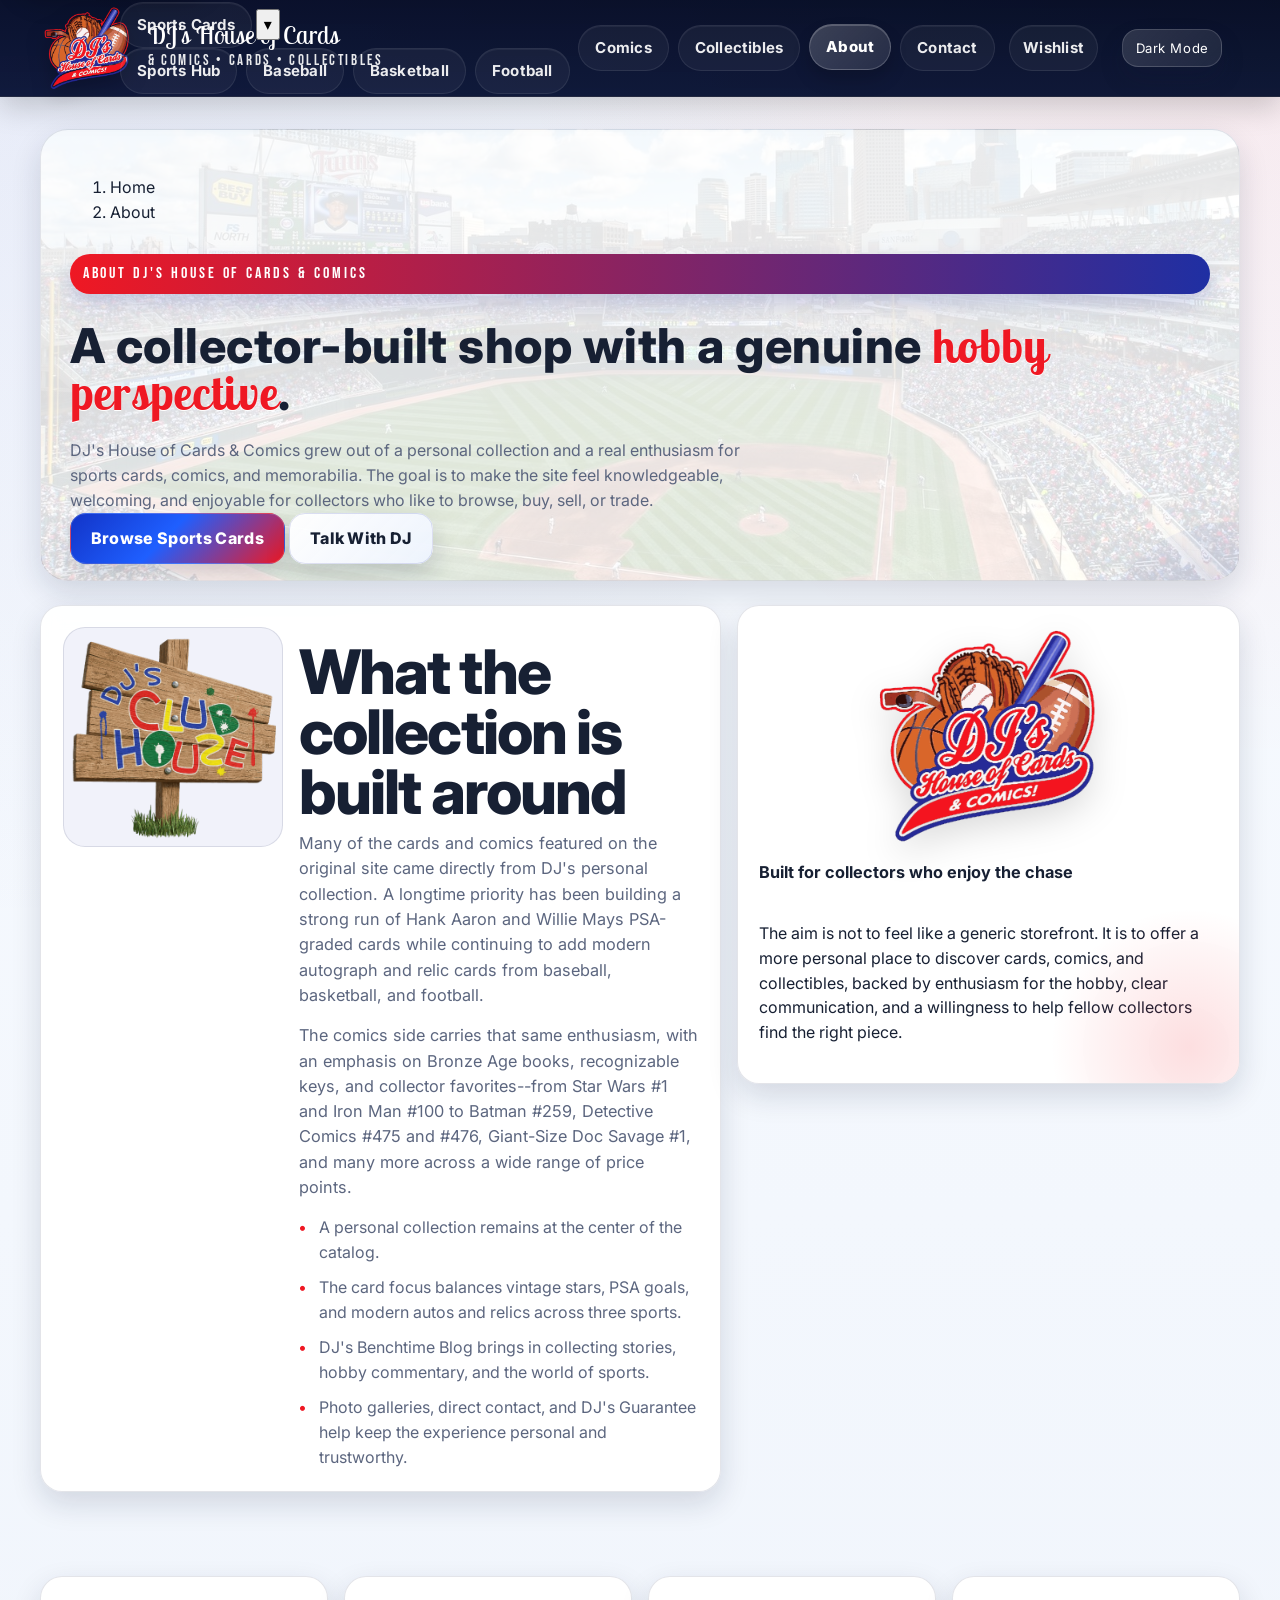
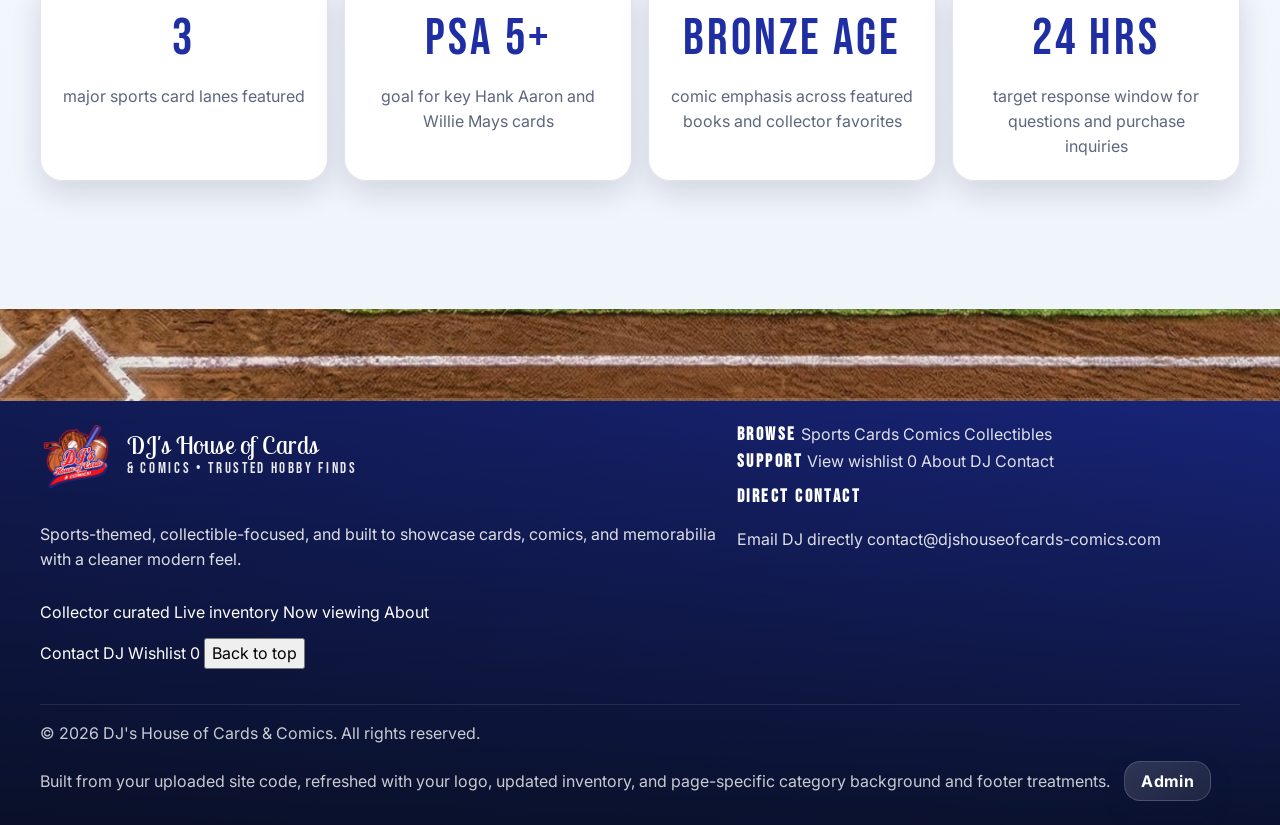
==== commit febe9978: "Add files via upload" ====
--- a/about.html
+++ b/about.html
@@ -1 +1,272 @@
-<!doctypehtml><html lang="en"><head><meta charset="utf-8"/><meta content="width=device-width,initial-scale=1"name="viewport"/><title>About | DJ's House of Cards &amp; Comics</title><meta content="Learn the story behind DJ's House of Cards &amp; Comics and the collector-first focus behind the brand."name="description"/><link href="https://fonts.googleapis.com"rel="preconnect"/><link crossorigin=""href="https://fonts.gstatic.com"rel="preconnect"/><link href="https://fonts.googleapis.com/css2?family=Bebas+Neue&amp;family=Inter:wght@400;500;600;700;800&amp;family=Lobster+Two:wght@400;700&amp;display=swap"rel="stylesheet"/><link href="styles.css"rel="stylesheet"/></head><body data-page="about"><a class="skip-link"href="#mainContent">Skip to main content</a><header class="site-header"><div class="container header-inner"><a aria-label="DJ's House of Cards &amp; Comics home"class="brand"href="index.html"><img alt="DJ's House of Cards &amp; Comics logo"class="brand-logo"decoding="async"fetchpriority="high"height="84"src="assets/dj-logo.png"width="84"/> <span class="brand-copy"><span class="brand-script">DJ's House of Cards</span> <span class="brand-kicker">&amp; Comics • Cards • Collectibles</span></span></a><nav aria-label="Primary navigation"class="site-nav"id="siteNav"><ul><li><a href="sports-cards.html">Sports Cards</a></li><li><a href="comics.html">Comics</a></li><li><a href="collectibles.html">Collectibles</a></li><li><a class="active"href="about.html">About</a></li><li><a href="contact.html">Contact</a></li><li class="header-wishlist-item"><a class="header-wishlist-link"href="wishlist.html">Wishlist</a></li></ul></nav><button aria-controls="siteNav"aria-expanded="false"class="nav-toggle"id="navToggle"type="button">Menu</button> <button aria-label="Toggle color theme"class="theme-toggle theme-toggle--compact"id="themeToggle"type="button">Dark Mode</button></div></header><main id="mainContent"tabindex="-1"><section class="page-hero"><div class="container page-hero-card"><span class="kicker">About the Brand</span><h1 class="page-title">A collector-built shop with a more personal <span class="script-accent">hobby feel</span>.</h1><p>From vintage sports cards to comic-book keys, the site now tells the story more clearly and carries the same visual personality as your logo.</p></div></section><section class="section"><div class="container story-grid"><article class="story-card"><div class="story-split"><div class="story-image"><img alt="DJ's Club House sign graphic"src="assets/clubhouse-sign.png"/></div><div class="story-copy"><h2 class="section-title">Why this redesign works better</h2><p>Your original site already had the right structure: home, shop, wishlist, admin, about, and contact. This rebuild keeps that multi-page setup while giving it a stronger front-end presentation and more brand consistency.</p><p>The new version leans into collectible trust signals, easier browsing, and a more premium sports-inspired look while still keeping your content editable and lightweight.</p><ul class="story-list"><li>Header and footer now use your official logo instead of plain text.</li><li>The grass texture adds sports energy without making the layout feel busy.</li><li>Typography choices echo the logo style for better visual identity.</li><li>Existing wishlist, admin, and shop ideas are preserved and cleaned up.</li></ul></div></div></article><aside class="brand-card"><img alt="DJ's House of Cards &amp; Comics logo"class="brand-photo"src="assets/dj-logo.png"/><h3>Built for cards, comics, and memorability</h3><p>Instead of a generic ecommerce feel, this version aims for something closer to a modern hobby storefront: bold, collectible-focused, and easy to navigate on phones.</p></aside></div></section><section class="section"><div class="container stats-grid"><article class="stat-card"><p class="stat-number">4</p><p class="stat-label">core categories showcased up front</p></article><article class="stat-card"><p class="stat-number">6</p><p class="stat-label">main pages carried forward from your site structure</p></article><article class="stat-card"><p class="stat-number">1</p><p class="stat-label">consistent brand system based on your updated logo</p></article><article class="stat-card"><p class="stat-number">100%</p><p class="stat-label">static-site friendly and simple to host anywhere</p></article></div></section></main><footer class="footer"><div class="container footer-inner"><div class="footer-brand"><div class="footer-logo-line"><img alt="DJ's House of Cards &amp; Comics logo"class="footer-logo"decoding="async"loading="lazy"height="72"src="assets/dj-logo.png"width="72"/><div><div class="brand-script">DJ's House of Cards</div><div class="brand-kicker">&amp; Comics • Trusted Hobby Finds</div></div></div><p>Sports-themed, collectible-focused, and built to showcase cards, comics, and memorabilia with a cleaner modern feel.</p></div><div class="footer-links"><strong>Quick Links</strong><a href="sports-cards.html">Sports Cards</a><a href="comics.html">Comics</a><a href="collectibles.html">Collectibles</a><a href="wishlist.html">View wishlist <span data-wishlist-count="0">0</span></a><a href="about.html">About DJ</a><a href="contact.html">Contact</a><p>contact@djshouseofcards-comics.com</p></div></div><div class="container footer-bottom"><span>© 2026 DJ's House of Cards &amp; Comics. All rights reserved.</span><div class="footer-bottom-meta"><span>Built from your uploaded site code, refreshed with your logo, updated inventory, and page-specific category background and footer treatments.</span><a class="admin-footer-link"href="admin.html">Admin</a></div></div></footer><button aria-label="Back to top"class="back-to-top"id="backToTop"type="button">↑</button><script defer=""src="core.js"></script></body></html>+<!DOCTYPE html>
+
+<html lang="en">
+<head>
+<meta charset="utf-8"/>
+<meta content="width=device-width,initial-scale=1" name="viewport"/>
+<title>
+   About DJ's House of Cards &amp; Comics
+  </title>
+<meta content="Learn about DJ's House of Cards &amp; Comics, a collector-built site focused on Hank Aaron and Willie Mays PSA cards, modern autos and relics, Bronze Age comics, and authentic hobby finds." name="description"/>
+<link href="https://fonts.googleapis.com" rel="preconnect"/>
+<link crossorigin="" href="https://fonts.gstatic.com" rel="preconnect"/>
+<link href="https://fonts.googleapis.com/css2?family=Bebas+Neue&amp;family=Inter:wght@400;500;600;700;800&amp;family=Lobster+Two:wght@400;700&amp;display=swap" rel="stylesheet"/>
+<link as="image" fetchpriority="high" href="assets/baseball-main.jpg" rel="preload"/>
+<link as="image" href="assets/dj-logo.png" rel="preload"/>
+<link href="styles.css" rel="stylesheet"/>
+<meta content="index,follow,max-image-preview:large" name="robots"/>
+<meta content="#1f2fa3" name="theme-color"/>
+<meta content="light dark" name="color-scheme"/>
+<meta content="DJ's House of Cards &amp; Comics" property="og:site_name"/>
+<meta content="website" property="og:type"/>
+<meta content="About DJ's House of Cards &amp; Comics" property="og:title"/>
+<meta content="Learn about DJ's House of Cards &amp; Comics, a collector-built site focused on Hank Aaron and Willie Mays PSA cards, modern autos and relics, Bronze Age comics, and authentic hobby finds." property="og:description"/>
+<meta content="https://djshouseofcards-comics.com/about.html" property="og:url"/>
+<meta content="https://djshouseofcards-comics.com/assets/dj-logo.png" property="og:image"/>
+<meta content="en_US" property="og:locale"/>
+<meta content="summary_large_image" name="twitter:card"/>
+<meta content="About DJ's House of Cards &amp; Comics" name="twitter:title"/>
+<meta content="Learn about DJ's House of Cards &amp; Comics, a collector-built site focused on Hank Aaron and Willie Mays PSA cards, modern autos and relics, Bronze Age comics, and authentic hobby finds." name="twitter:description"/>
+<meta content="https://djshouseofcards-comics.com/assets/dj-logo.png" name="twitter:image"/>
+<link href="https://djshouseofcards-comics.com/about.html" rel="canonical"/>
+<link href="site.webmanifest" rel="manifest"/>
+<link href="assets/dj-logo.png" rel="icon" type="image/png"/>
+<link href="assets/dj-logo.png" rel="apple-touch-icon"/>
+<!-- Shared JavaScript bundles. Load order matters because later files depend on window.DJ helpers. -->
+<script id="seo-structured-data" type="application/ld+json">{"@context":"https://schema.org","@graph":[{"@type":"Organization","@id":"https://djshouseofcards-comics.com/#organization","name":"DJ's House of Cards & Comics","url":"https://djshouseofcards-comics.com/","logo":"https://djshouseofcards-comics.com/assets/dj-logo.png","image":"https://djshouseofcards-comics.com/assets/dj-logo.png","email":"contact@djshouseofcards-comics.com"},{"@type":"WebSite","@id":"https://djshouseofcards-comics.com/#website","url":"https://djshouseofcards-comics.com/","name":"DJ's House of Cards & Comics","publisher":{"@id":"https://djshouseofcards-comics.com/#organization"}},{"@type":"AboutPage","@id":"https://djshouseofcards-comics.com/about.html#webpage","url":"https://djshouseofcards-comics.com/about.html","name":"About DJ's House of Cards & Comics","description":"Learn about DJ's House of Cards & Comics, a collector-built site focused on Hank Aaron and Willie Mays PSA cards, modern autos and relics, Bronze Age comics, and authentic hobby finds.","isPartOf":{"@id":"https://djshouseofcards-comics.com/#website"},"about":{"@id":"https://djshouseofcards-comics.com/#organization"},"primaryImageOfPage":"https://djshouseofcards-comics.com/assets/dj-logo.png","inLanguage":"en-US"},{"@type":"BreadcrumbList","itemListElement":[{"@type":"ListItem","position":1,"name":"Home","item":"https://djshouseofcards-comics.com/"},{"@type":"ListItem","position":2,"name":"About","item":"https://djshouseofcards-comics.com/about.html"}]}]}</script>
+</head>
+<body data-page="about">
+<a class="skip-link" href="#mainContent">
+   Skip to main content
+  </a>
+<!-- Global site header and primary navigation -->
+<header class="site-header">
+<div class="container header-inner">
+<a aria-label="DJ's House of Cards &amp; Comics home" class="brand" href="index.html">
+<img alt="DJ's House of Cards &amp; Comics logo" class="brand-logo" decoding="async" fetchpriority="high" height="84" src="assets/dj-logo.png" width="84"/>
+<span class="brand-copy">
+<span class="brand-script">
+       DJ's House of Cards
+      </span>
+<span class="brand-kicker">
+       &amp; Comics &bull; Cards &bull; Collectibles
+      </span>
+</span>
+</a>
+<nav aria-label="Primary navigation" class="site-nav" id="siteNav">
+<ul class="primary-nav__list">
+<li class="primary-nav__item primary-nav__item--has-submenu">
+<div class="primary-nav__item-group">
+<a class="primary-nav__link" href="sports-cards.html">
+         Sports Cards
+        </a>
+<button aria-controls="sportsCardsSubmenu" aria-expanded="false" aria-label="Toggle Sports Cards submenu" class="submenu-toggle" type="button">
+         &#9662;
+        </button>
+</div>
+<ul class="primary-nav__submenu" id="sportsCardsSubmenu">
+<li class="primary-nav__submenu-item">
+<a href="sports-cards.html">
+          Sports Hub
+         </a>
+</li>
+<li class="primary-nav__submenu-item">
+<a href="baseball-cards.html">
+          Baseball
+         </a>
+</li>
+<li class="primary-nav__submenu-item">
+<a href="basketball-cards.html">
+          Basketball
+         </a>
+</li>
+<li class="primary-nav__submenu-item">
+<a href="football-cards.html">
+          Football
+         </a>
+</li>
+</ul>
+</li>
+<li class="primary-nav__item">
+<a class="primary-nav__link" href="comics.html">
+        Comics
+       </a>
+</li>
+<li class="primary-nav__item">
+<a class="primary-nav__link" href="collectibles.html">
+        Collectibles
+       </a>
+</li>
+<li class="primary-nav__item">
+<a class="primary-nav__link active" href="about.html">
+        About
+       </a>
+</li>
+<li class="primary-nav__item">
+<a class="primary-nav__link" href="contact.html">
+        Contact
+       </a>
+</li>
+<li class="primary-nav__item header-wishlist-item">
+<a class="header-wishlist-link primary-nav__link" href="wishlist.html">
+        Wishlist
+       </a>
+</li>
+</ul>
+</nav>
+<button aria-controls="siteNav" aria-expanded="false" class="nav-toggle" id="navToggle" type="button">
+     Menu
+    </button>
+<button aria-label="Toggle color theme" class="theme-toggle theme-toggle--compact" id="themeToggle" type="button">
+     Dark Mode
+    </button>
+</div>
+</header>
+<!-- Page-specific content for this template -->
+<main id="mainContent" tabindex="-1">
+<section class="page-hero">
+<div class="container page-hero-card">
+<nav aria-label="Breadcrumb" class="breadcrumb-nav">
+<ol class="breadcrumb-list">
+<li class="breadcrumb-list__item">
+<a href="index.html">
+         Home
+        </a>
+</li>
+<li class="breadcrumb-list__item">
+<span aria-current="page" class="breadcrumb-current">
+         About
+        </span>
+</li>
+</ol>
+</nav>
+<span class="kicker">
+      About DJ's House of Cards &amp; Comics&nbsp; </span>
+<h1 class="page-title">A collector-built shop with a genuine <span class="script-accent">hobby perspective</span>.</h1>
+<p>DJ's House of Cards &amp; Comics grew out of a personal collection and a real enthusiasm for sports cards, comics, and memorabilia. The goal is to make the site feel knowledgeable, welcoming, and enjoyable for collectors who like to browse, buy, sell, or trade.</p>
+<div class="page-hero-actions">
+<a class="button" href="sports-cards.html">Browse Sports Cards</a>
+<a class="button-secondary" href="contact.html">Talk With DJ</a>
+</div>
+</div>
+</section>
+<section class="section">
+<div class="container story-grid">
+<article class="story-card">
+<div class="story-split">
+<div class="story-image">
+<img alt="DJ's Club House sign graphic" src="assets/clubhouse-sign.png"/>
+</div>
+<div class="story-copy">
+<h2 class="section-title">What the collection is built around</h2>
+<p>Many of the cards and comics featured on the original site came directly from DJ's personal collection. A longtime priority has been building a strong run of Hank Aaron and Willie Mays PSA-graded cards while continuing to add modern autograph and relic cards from baseball, basketball, and football.</p>
+<p>The comics side carries that same enthusiasm, with an emphasis on Bronze Age books, recognizable keys, and collector favorites--from Star Wars #1 and Iron Man #100 to Batman #259, Detective Comics #475 and #476, Giant-Size Doc Savage #1, and many more across a wide range of price points.</p>
+<ul class="story-list">
+<li>A personal collection remains at the center of the catalog.</li>
+<li>The card focus balances vintage stars, PSA goals, and modern autos and relics across three sports.</li>
+<li>DJ's Benchtime Blog brings in collecting stories, hobby commentary, and the world of sports.</li>
+<li>Photo galleries, direct contact, and DJ's Guarantee help keep the experience personal and trustworthy.</li>
+</ul>
+</div>
+</div>
+</article>
+<aside class="brand-card">
+<img alt="DJ's House of Cards &amp; Comics logo" class="brand-photo" src="assets/dj-logo.png"/>
+<h3>Built for collectors who enjoy the chase</h3>
+<p>The aim is not to feel like a generic storefront. It is to offer a more personal place to discover cards, comics, and collectibles, backed by enthusiasm for the hobby, clear communication, and a willingness to help fellow collectors find the right piece.</p>
+</aside>
+</div>
+</section>
+<section class="section">
+<div class="container stats-grid">
+<article class="stat-card">
+<p class="stat-number">3</p>
+<p class="stat-label">major sports card lanes featured</p>
+</article>
+<article class="stat-card">
+<p class="stat-number">PSA 5+</p>
+<p class="stat-label">goal for key Hank Aaron and Willie Mays cards</p>
+</article>
+<article class="stat-card">
+<p class="stat-number">Bronze Age</p>
+<p class="stat-label">comic emphasis across featured books and collector favorites</p>
+</article>
+<article class="stat-card">
+<p class="stat-number">24 hrs</p>
+<p class="stat-label">target response window for questions and purchase inquiries</p>
+</article>
+</div>
+</section>
+</main>
+<!-- Shared site footer and quick links -->
+<footer class="footer">
+<div class="container footer-inner">
+<div class="footer-brand">
+<div class="footer-logo-line">
+<img alt="DJ's House of Cards &amp; Comics logo" class="footer-logo" decoding="async" height="72" loading="lazy" src="assets/dj-logo.png" width="72"/>
+<div>
+<div class="brand-script">
+        DJ's House of Cards
+       </div>
+<div class="brand-kicker">
+        &amp; Comics &bull; Trusted Hobby Finds
+       </div>
+</div>
+</div>
+<p>
+      Sports-themed, collectible-focused, and built to showcase cards, comics, and memorabilia with a cleaner modern feel.
+     </p>
+</div>
+<div class="footer-links">
+<strong>
+      Quick Links
+     </strong>
+<a href="sports-cards.html">
+      Sports Cards
+     </a>
+<a href="comics.html">
+      Comics
+     </a>
+<a href="collectibles.html">
+      Collectibles
+     </a>
+<a href="wishlist.html">
+      View wishlist
+      <span data-wishlist-count="0">
+       0
+      </span>
+</a>
+<a href="about.html">
+      About DJ
+     </a>
+<a href="contact.html">
+      Contact
+     </a>
+<p>
+      contact@djshouseofcards-comics.com
+     </p>
+</div>
+</div>
+<div class="container footer-bottom">
+<span>
+     &copy; 2026 DJ's House of Cards &amp; Comics. All rights reserved.
+    </span>
+<div class="footer-bottom-meta">
+<span>
+      Built from your uploaded site code, refreshed with your logo, updated inventory, and page-specific category background and footer treatments.
+     </span>
+<a class="admin-footer-link" href="admin.html">
+      Admin
+     </a>
+</div>
+</div>
+</footer>
+<button aria-label="Back to top" class="back-to-top" id="backToTop" type="button">
+   &uarr;
+  </button>
+<script defer="" src="core.js">
+</script>
+<script defer="" src="nav.js">
+</script>
+</body>
+</html>
